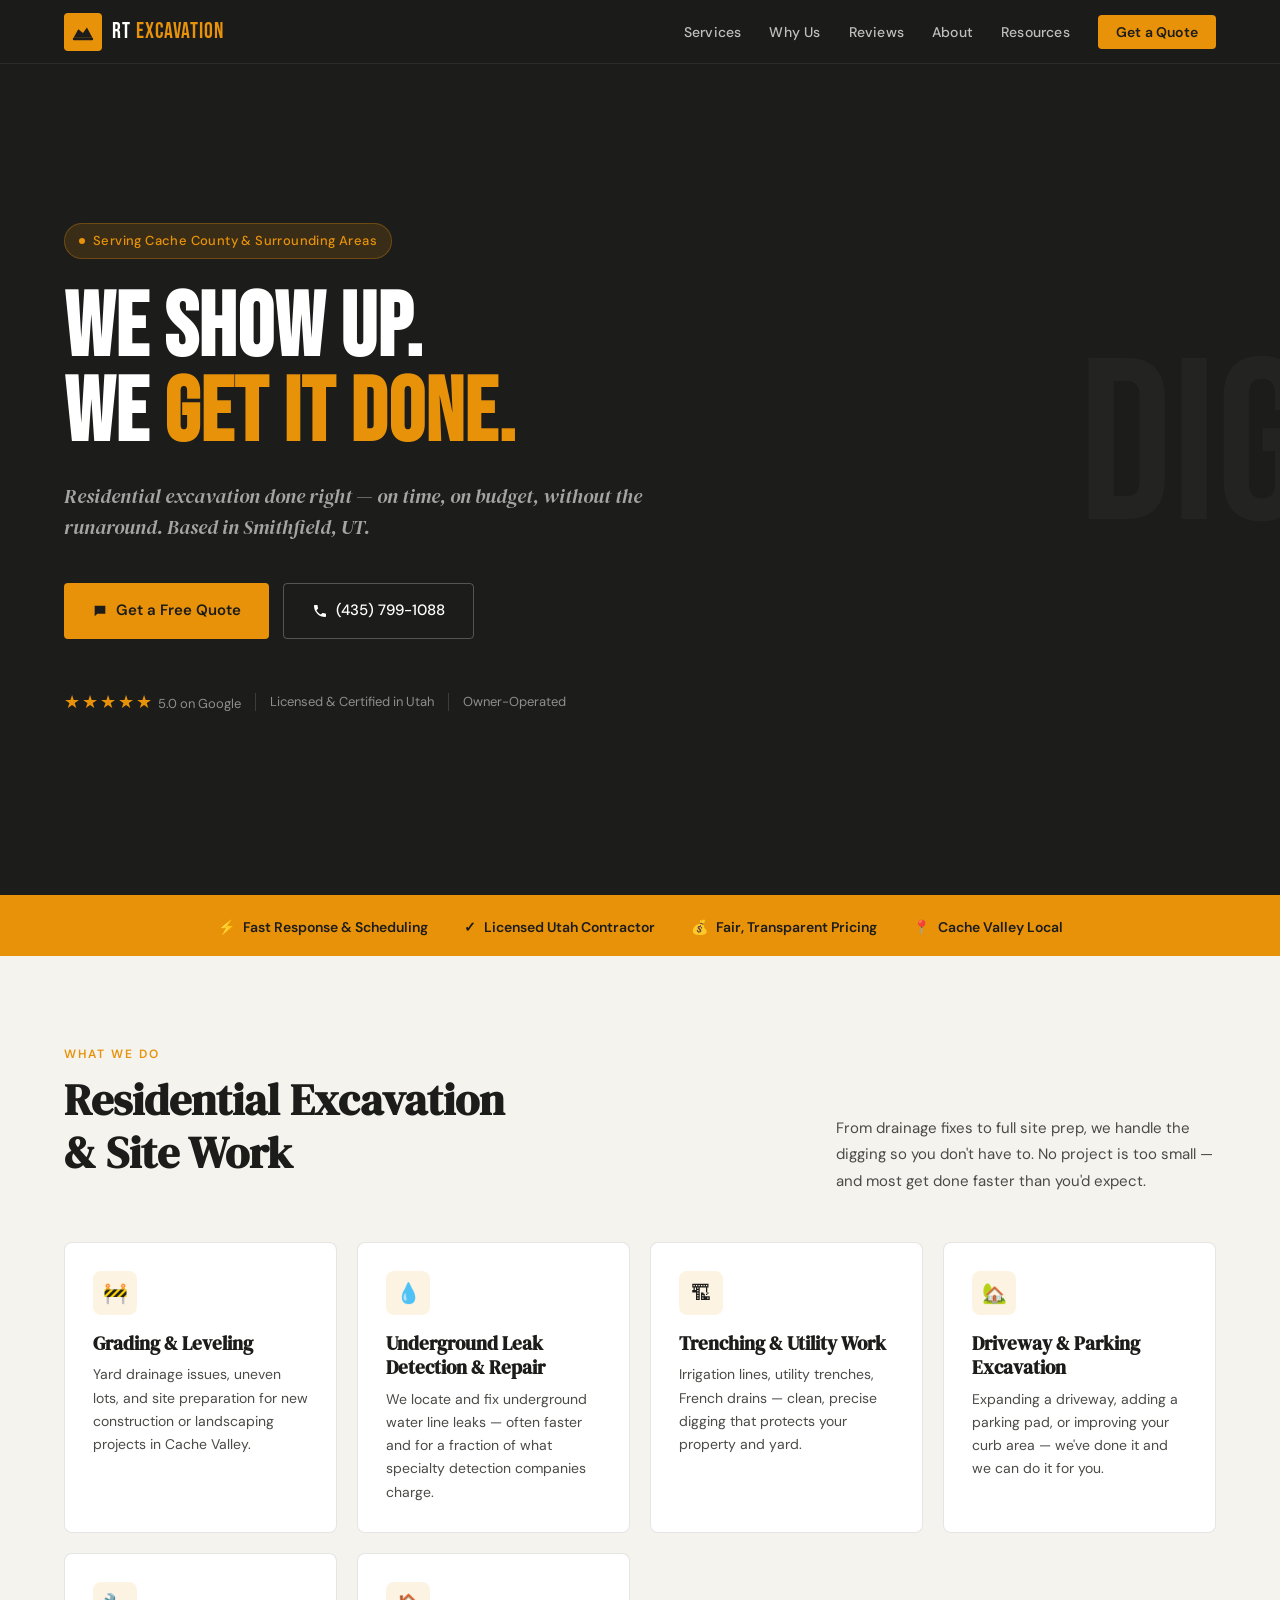
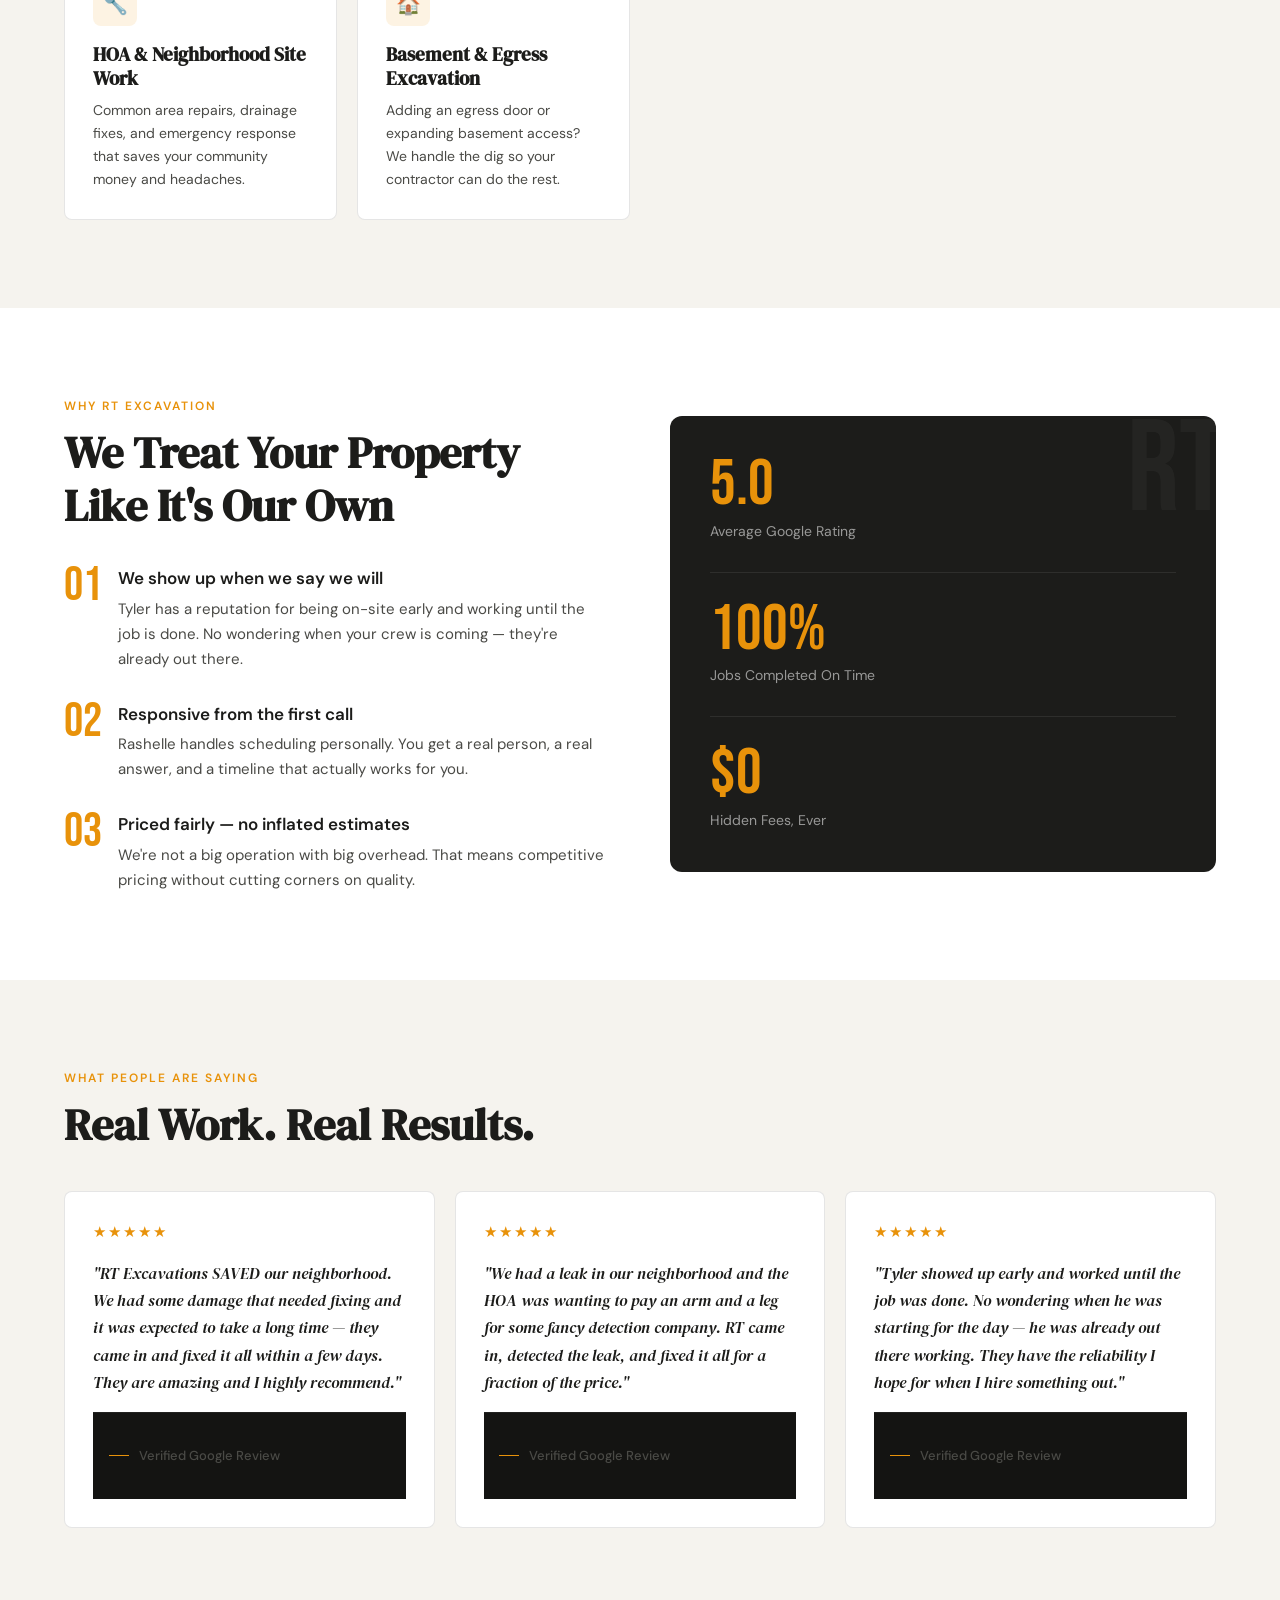
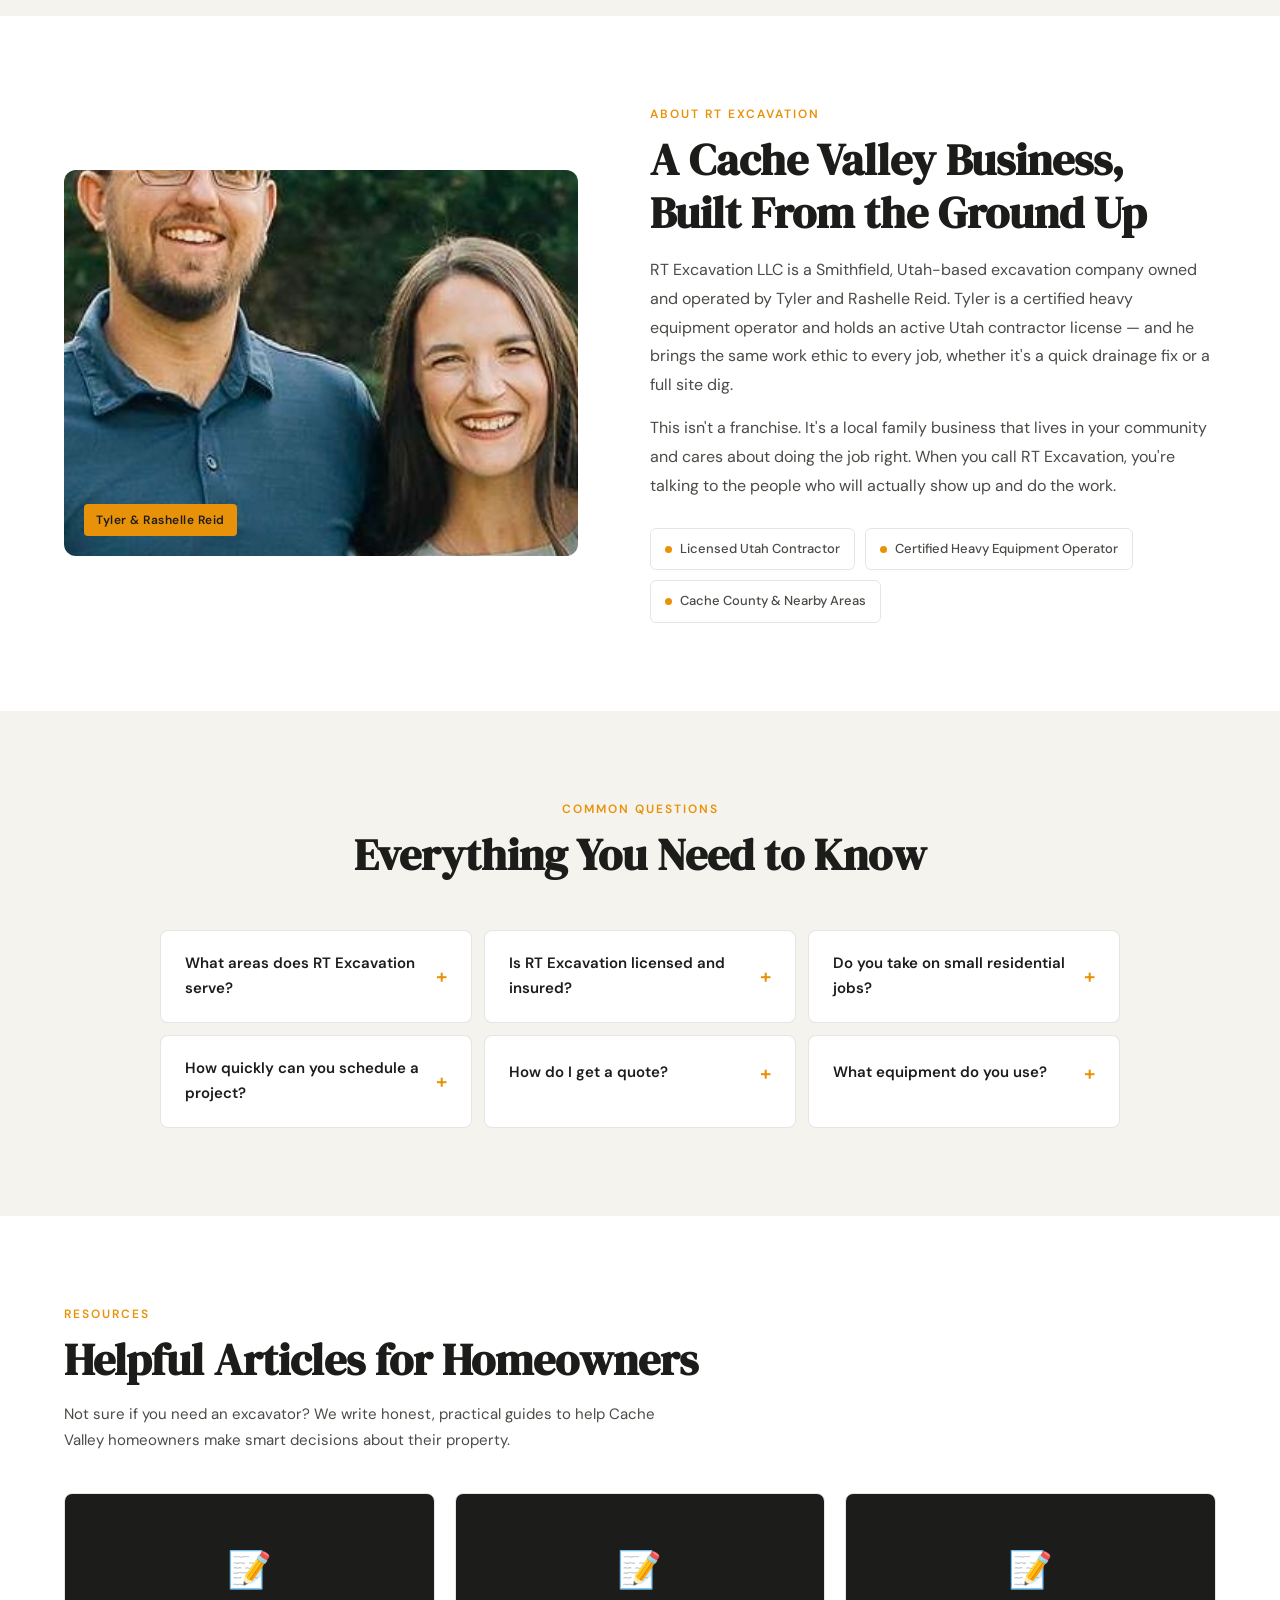
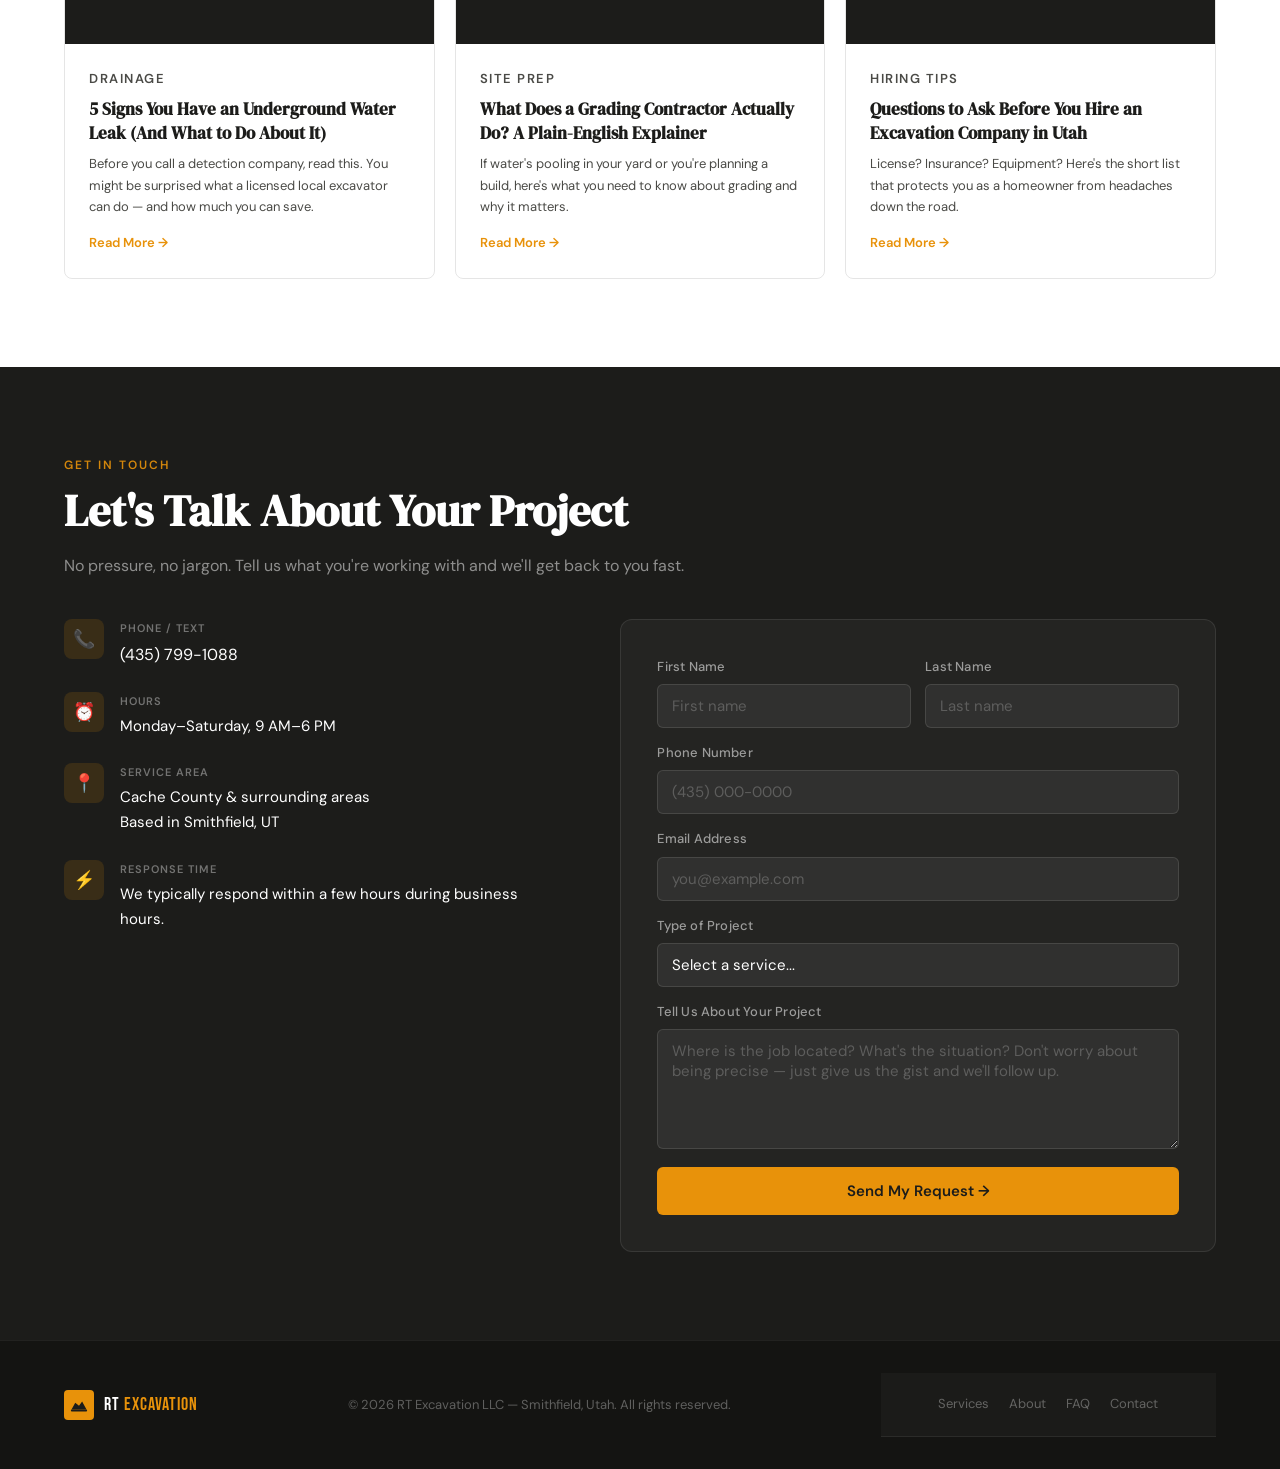
==== index.html @ fa1a0e1b "Update main Reid image" ====
<!DOCTYPE html>
<html lang="en">
<head>
  <meta charset="UTF-8">
  <meta name="viewport" content="width=device-width, initial-scale=1.0">

  <!-- PRIMARY SEO TAGS -->
  <title>RT Excavation LLC | Residential Excavation in Smithfield, UT</title>
  <meta name="description" content="RT Excavation LLC is a licensed, owner-operated excavation company serving Cache County, Utah. Fast scheduling, fair pricing, and reliable residential site work. Call (435) 799-1088.">
  <meta name="keywords" content="excavation Smithfield UT, excavation Cache County, residential excavation Utah, grading Logan UT, trenching Cache Valley, underground leak repair Utah, site prep Utah, licensed excavation contractor Utah">
  <link rel="canonical" href="https://rtdigs.com/">

  <!-- OPEN GRAPH (social sharing) -->
  <meta property="og:type" content="website">
  <meta property="og:url" content="https://rtdigs.com/">
  <meta property="og:title" content="RT Excavation LLC | Residential Excavation in Cache Valley, UT">
  <meta property="og:description" content="Owner-operated excavation in Smithfield, UT. Fast, reliable, fairly priced. Serving Cache County and surrounding areas. Call (435) 799-1088.">
  <meta property="og:image" content="https://rtdigs.com/assets/og-image.jpg">
  <meta property="og:locale" content="en_US">
  <meta property="og:site_name" content="RT Excavation LLC">

  <!-- TWITTER CARD -->
  <meta name="twitter:card" content="summary_large_image">
  <meta name="twitter:title" content="RT Excavation LLC | Cache Valley, UT">
  <meta name="twitter:description" content="Licensed residential excavation. Fast scheduling, fair pricing. Smithfield, UT. Call (435) 799-1088.">
  <meta name="twitter:image" content="https://rtdigs.com/assets/og-image.jpg">

  <!-- GEO TAGS -->
  <meta name="geo.region" content="US-UT">
  <meta name="geo.placename" content="Smithfield, Utah">
  <meta name="geo.position" content="41.8338;-111.8277">
  <meta name="ICBM" content="41.8338, -111.8277">

  <!-- SCHEMA MARKUP: LocalBusiness + HomeAndConstructionBusiness -->
  <script type="application/ld+json">
  {
    "@context": "https://schema.org",
    "@type": ["LocalBusiness", "HomeAndConstructionBusiness"],
    "name": "RT Excavation LLC",
    "description": "Licensed, owner-operated residential excavation company serving Cache County, Utah. Specializing in grading, trenching, underground leak repair, site preparation, and residential excavation projects.",
    "url": "https://rtdigs.com",
    "telephone": "+14357991088",
    "email": "contact@rtdigs.com",
    "priceRange": "$$",
    "currenciesAccepted": "USD",
    "paymentAccepted": "Cash, Check, Credit Card",
    "foundingDate": "2020",
    "legalName": "RT Excavation LLC",
    "slogan": "We Show Up. We Get It Done.",
    "logo": "https://rtdigs.com/assets/logo.png",
    "image": "https://rtdigs.com/assets/og-image.jpg",
    "address": {
      "@type": "PostalAddress",
      "addressLocality": "Smithfield",
      "addressRegion": "UT",
      "postalCode": "84335",
      "addressCountry": "US"
    },
    "geo": {
      "@type": "GeoCoordinates",
      "latitude": 41.8338,
      "longitude": -111.8277
    },
    "areaServed": [
      {
        "@type": "AdministrativeArea",
        "name": "Cache County, Utah"
      },
      {
        "@type": "City",
        "name": "Smithfield, Utah"
      },
      {
        "@type": "City",
        "name": "Logan, Utah"
      },
      {
        "@type": "City",
        "name": "Hyde Park, Utah"
      },
      {
        "@type": "City",
        "name": "North Logan, Utah"
      },
      {
        "@type": "City",
        "name": "Providence, Utah"
      },
      {
        "@type": "City",
        "name": "Richmond, Utah"
      }
    ],
    "openingHoursSpecification": [
      {
        "@type": "OpeningHoursSpecification",
        "dayOfWeek": ["Monday","Tuesday","Wednesday","Thursday","Friday","Saturday"],
        "opens": "09:00",
        "closes": "18:00"
      }
    ],
    "aggregateRating": {
      "@type": "AggregateRating",
      "ratingValue": "5.0",
      "reviewCount": "3",
      "bestRating": "5",
      "worstRating": "1"
    },
    "review": [
      {
        "@type": "Review",
        "reviewRating": {
          "@type": "Rating",
          "ratingValue": "5"
        },
        "author": {
          "@type": "Person",
          "name": "Google Reviewer"
        },
        "reviewBody": "RT Excavations SAVED our neighborhood. We had some damage that needed fixing and it was expected to take a long time but they came in and fixed it all within a few days."
      },
      {
        "@type": "Review",
        "reviewRating": {
          "@type": "Rating",
          "ratingValue": "5"
        },
        "author": {
          "@type": "Person",
          "name": "Google Reviewer"
        },
        "reviewBody": "Tyler showed up early and worked until the job was done. No wondering when he was starting for the day — he was already out there working. They have the reliability I hope for when I hire something out."
      }
    ],
    "hasOfferCatalog": {
      "@type": "OfferCatalog",
      "name": "Excavation Services",
      "itemListElement": [
        {"@type": "Offer", "itemOffered": {"@type": "Service", "name": "Residential Grading & Leveling", "areaServed": "Cache County, Utah"}},
        {"@type": "Offer", "itemOffered": {"@type": "Service", "name": "Underground Leak Detection & Repair", "areaServed": "Cache County, Utah"}},
        {"@type": "Offer", "itemOffered": {"@type": "Service", "name": "Trenching & Utility Work", "areaServed": "Cache County, Utah"}},
        {"@type": "Offer", "itemOffered": {"@type": "Service", "name": "Driveway & Parking Excavation", "areaServed": "Cache County, Utah"}},
        {"@type": "Offer", "itemOffered": {"@type": "Service", "name": "Basement & Egress Excavation", "areaServed": "Cache County, Utah"}},
        {"@type": "Offer", "itemOffered": {"@type": "Service", "name": "HOA & Neighborhood Site Work", "areaServed": "Cache County, Utah"}}
      ]
    },
    "sameAs": [
      "https://www.google.com/maps/search/RT+Excavation+LLC+Smithfield+UT"
    ]
  }
  </script>

  <!-- BREADCRUMB SCHEMA -->
  <script type="application/ld+json">
  {
    "@context": "https://schema.org",
    "@type": "BreadcrumbList",
    "itemListElement": [
      {"@type": "ListItem", "position": 1, "name": "Home", "item": "https://rtdigs.com/"},
      {"@type": "ListItem", "position": 2, "name": "Services", "item": "https://rtdigs.com/#services"},
      {"@type": "ListItem", "position": 3, "name": "About", "item": "https://rtdigs.com/#about"},
      {"@type": "ListItem", "position": 4, "name": "Contact", "item": "https://rtdigs.com/#contact"}
    ]
  }
  </script>

  <!-- FAQ SCHEMA (boosts GEO/AI answer visibility) -->
  <script type="application/ld+json">
  {
    "@context": "https://schema.org",
    "@type": "FAQPage",
    "mainEntity": [
      {
        "@type": "Question",
        "name": "What areas does RT Excavation serve?",
        "acceptedAnswer": {
          "@type": "Answer",
          "text": "RT Excavation LLC is based in Smithfield, Utah and serves Cache County and surrounding areas, including Logan, Hyde Park, North Logan, Providence, and Richmond."
        }
      },
      {
        "@type": "Question",
        "name": "Is RT Excavation licensed?",
        "acceptedAnswer": {
          "@type": "Answer",
          "text": "Yes. RT Excavation LLC holds an active Utah contractor license and Tyler Reid is a certified heavy equipment operator."
        }
      },
      {
        "@type": "Question",
        "name": "What types of excavation projects does RT Excavation handle?",
        "acceptedAnswer": {
          "@type": "Answer",
          "text": "RT Excavation specializes in residential projects including grading and leveling, underground leak detection and repair, trenching, driveway and parking excavation, basement egress excavation, and HOA or neighborhood site work."
        }
      },
      {
        "@type": "Question",
        "name": "How do I get a quote from RT Excavation?",
        "acceptedAnswer": {
          "@type": "Answer",
          "text": "You can call or text (435) 799-1088, or fill out the contact form on this website. RT Excavation typically responds within a few hours during business hours, Monday through Saturday."
        }
      }
    ]
  }
  </script>

  <!-- FONTS -->
  <link rel="preconnect" href="https://fonts.googleapis.com">
  <link rel="preconnect" href="https://fonts.gstatic.com" crossorigin>
  <link href="https://fonts.googleapis.com/css2?family=Bebas+Neue&family=DM+Sans:ital,opsz,wght@0,9..40,400;0,9..40,500;0,9..40,600;1,9..40,400&family=DM+Serif+Display:ital@0;1&display=swap" rel="stylesheet">

  <link rel="stylesheet" href="style.css">
</head>

<body>

<!-- SKIP TO CONTENT (accessibility) -->
<a href="#main" class="skip-link">Skip to main content</a>

<!-- ===================== NAV ===================== -->
<header role="banner">
  <nav aria-label="Main navigation">
    <a href="/" class="nav-logo" aria-label="RT Excavation LLC - Home">
      <div class="logo-mark" aria-hidden="true">
        <svg viewBox="0 0 28 24" fill="none" xmlns="http://www.w3.org/2000/svg" width="22" height="19">
          <path d="M2 20L8 9L14 14L19 7L26 20H2Z" fill="#1C1C1A"/>
          <rect x="1" y="20" width="26" height="3" rx="1.5" fill="#1C1C1A"/>
        </svg>
      </div>
      <span class="logo-text">RT <span>Excavation</span></span>
    </a>
    <button class="nav-toggle" aria-label="Open menu" aria-expanded="false" aria-controls="nav-menu">
      <span></span><span></span><span></span>
    </button>
    <ul class="nav-links" id="nav-menu" role="list">
      <li><a href="#services">Services</a></li>
      <li><a href="#why">Why Us</a></li>
      <li><a href="#reviews">Reviews</a></li>
      <li><a href="#about">About</a></li>
      <li><a href="#blog">Resources</a></li>
      <li><a href="#contact" class="nav-cta">Get a Quote</a></li>
    </ul>
  </nav>
</header>

<!-- ===================== MAIN ===================== -->
<main id="main">

  <!-- HERO -->
  <section class="hero" id="home" aria-label="Hero">
    <div class="hero-bg-text" aria-hidden="true">DIG</div>
    <div class="hero-stripe" aria-hidden="true"></div>
    <div class="hero-content">
      <div class="hero-badge" role="note">
        <span class="badge-dot" aria-hidden="true"></span>
        Serving Cache County &amp; Surrounding Areas
      </div>
      <h1>We Show Up.<br>We <em>Get It Done.</em></h1>
      <p class="hero-sub">Residential excavation done right — on time, on budget, without the runaround. Based in Smithfield, UT.</p>
      <div class="hero-actions">
        <a href="#contact" class="btn-primary">
          <svg width="16" height="16" viewBox="0 0 24 24" fill="none" aria-hidden="true"><path d="M20 4H4v16l4-4h12V4z" fill="currentColor"/></svg>
          Get a Free Quote
        </a>
        <a href="tel:4357991088" class="btn-ghost">
          <svg width="16" height="16" viewBox="0 0 24 24" fill="none" aria-hidden="true"><path d="M6.6 10.8c1.4 2.8 3.8 5.1 6.6 6.6l2.2-2.2c.3-.3.7-.4 1-.2 1.1.4 2.3.6 3.6.6.6 0 1 .4 1 1V20c0 .6-.4 1-1 1-9.4 0-17-7.6-17-17 0-.6.4-1 1-1h3.5c.6 0 1 .4 1 1 0 1.3.2 2.5.6 3.6.1.3 0 .7-.2 1L6.6 10.8z" fill="currentColor"/></svg>
          (435) 799-1088
        </a>
      </div>
      <div class="hero-proof" role="list" aria-label="Trust indicators">
        <div role="listitem">
          <span class="stars" aria-label="5 stars">★★★★★</span>
          <span class="proof-text">5.0 on Google</span>
        </div>
        <div class="proof-divider" aria-hidden="true"></div>
        <div role="listitem" class="proof-text">Licensed &amp; Certified in Utah</div>
        <div class="proof-divider" aria-hidden="true"></div>
        <div role="listitem" class="proof-text">Owner-Operated</div>
      </div>
    </div>
  </section>

  <!-- TRUST BAR -->
  <div class="trust-bar" role="list" aria-label="Key benefits">
    <div class="trust-item" role="listitem"><span aria-hidden="true">⚡</span> Fast Response &amp; Scheduling</div>
    <div class="trust-item" role="listitem"><span aria-hidden="true">✓</span> Licensed Utah Contractor</div>
    <div class="trust-item" role="listitem"><span aria-hidden="true">💰</span> Fair, Transparent Pricing</div>
    <div class="trust-item" role="listitem"><span aria-hidden="true">📍</span> Cache Valley Local</div>
  </div>

  <!-- SERVICES -->
  <section class="services" id="services" aria-labelledby="services-heading">
    <div class="services-header fade-up">
      <div>
        <p class="section-label">What We Do</p>
        <h2 id="services-heading" class="section-title">Residential Excavation<br>&amp; Site Work</h2>
      </div>
      <p class="section-body" style="max-width:380px;font-size:15px;">From drainage fixes to full site prep, we handle the digging so you don't have to. No project is too small — and most get done faster than you'd expect.</p>
    </div>
    <div class="services-grid">
      <article class="service-card fade-up">
        <div class="service-icon" aria-hidden="true">🚧</div>
        <h3>Grading &amp; Leveling</h3>
        <p>Yard drainage issues, uneven lots, and site preparation for new construction or landscaping projects in Cache Valley.</p>
      </article>
      <article class="service-card fade-up">
        <div class="service-icon" aria-hidden="true">💧</div>
        <h3>Underground Leak Detection &amp; Repair</h3>
        <p>We locate and fix underground water line leaks — often faster and for a fraction of what specialty detection companies charge.</p>
      </article>
      <article class="service-card fade-up">
        <div class="service-icon" aria-hidden="true">🏗</div>
        <h3>Trenching &amp; Utility Work</h3>
        <p>Irrigation lines, utility trenches, French drains — clean, precise digging that protects your property and yard.</p>
      </article>
      <article class="service-card fade-up">
        <div class="service-icon" aria-hidden="true">🏡</div>
        <h3>Driveway &amp; Parking Excavation</h3>
        <p>Expanding a driveway, adding a parking pad, or improving your curb area — we've done it and we can do it for you.</p>
      </article>
      <article class="service-card fade-up">
        <div class="service-icon" aria-hidden="true">🔧</div>
        <h3>HOA &amp; Neighborhood Site Work</h3>
        <p>Common area repairs, drainage fixes, and emergency response that saves your community money and headaches.</p>
      </article>
      <article class="service-card fade-up">
        <div class="service-icon" aria-hidden="true">🏠</div>
        <h3>Basement &amp; Egress Excavation</h3>
        <p>Adding an egress door or expanding basement access? We handle the dig so your contractor can do the rest.</p>
      </article>
    </div>
  </section>

  <!-- WHY US -->
  <section id="why" aria-labelledby="why-heading">
    <div class="why-grid">
      <div class="fade-up">
        <p class="section-label">Why RT Excavation</p>
        <h2 id="why-heading" class="section-title">We Treat Your Property Like It's Our Own</h2>
        <div class="why-points">
          <div class="why-point">
            <div class="why-point-num" aria-hidden="true">01</div>
            <div>
              <h3>We show up when we say we will</h3>
              <p>Tyler has a reputation for being on-site early and working until the job is done. No wondering when your crew is coming — they're already out there.</p>
            </div>
          </div>
          <div class="why-point">
            <div class="why-point-num" aria-hidden="true">02</div>
            <div>
              <h3>Responsive from the first call</h3>
              <p>Rashelle handles scheduling personally. You get a real person, a real answer, and a timeline that actually works for you.</p>
            </div>
          </div>
          <div class="why-point">
            <div class="why-point-num" aria-hidden="true">03</div>
            <div>
              <h3>Priced fairly — no inflated estimates</h3>
              <p>We're not a big operation with big overhead. That means competitive pricing without cutting corners on quality.</p>
            </div>
          </div>
        </div>
      </div>
      <div class="why-visual fade-up" aria-hidden="true">
        <div class="why-visual-bg">RT</div>
        <div class="stat-block">
          <div class="stat-num">5.0</div>
          <div class="stat-label">Average Google Rating</div>
        </div>
        <div class="stat-divider"></div>
        <div class="stat-block">
          <div class="stat-num">100%</div>
          <div class="stat-label">Jobs Completed On Time</div>
        </div>
        <div class="stat-divider"></div>
        <div class="stat-block">
          <div class="stat-num">$0</div>
          <div class="stat-label">Hidden Fees, Ever</div>
        </div>
      </div>
    </div>
  </section>

  <!-- REVIEWS -->
  <section class="reviews" id="reviews" aria-labelledby="reviews-heading">
    <div class="fade-up">
      <p class="section-label">What People Are Saying</p>
      <h2 id="reviews-heading" class="section-title">Real Work. Real Results.</h2>
    </div>
    <div class="reviews-grid">
      <article class="review-card fade-up">
        <div class="stars" aria-label="5 out of 5 stars">★★★★★</div>
        <blockquote class="review-text">"RT Excavations SAVED our neighborhood. We had some damage that needed fixing and it was expected to take a long time — they came in and fixed it all within a few days. They are amazing and I highly recommend."</blockquote>
        <footer class="reviewer">Verified Google Review</footer>
      </article>
      <article class="review-card fade-up">
        <div class="stars" aria-label="5 out of 5 stars">★★★★★</div>
        <blockquote class="review-text">"We had a leak in our neighborhood and the HOA was wanting to pay an arm and a leg for some fancy detection company. RT came in, detected the leak, and fixed it all for a fraction of the price."</blockquote>
        <footer class="reviewer">Verified Google Review</footer>
      </article>
      <article class="review-card fade-up">
        <div class="stars" aria-label="5 out of 5 stars">★★★★★</div>
        <blockquote class="review-text">"Tyler showed up early and worked until the job was done. No wondering when he was starting for the day — he was already out there working. They have the reliability I hope for when I hire something out."</blockquote>
        <footer class="reviewer">Verified Google Review</footer>
      </article>
    </div>
  </section>

  <!-- ABOUT -->
  <section id="about" aria-labelledby="about-heading">
    <div class="about-grid">
      <div class="about-img-block fade-up">
        <img src="assets/reid-image.jpg" alt="Tyler &amp; Rashelle Reid" class="about-img">
        <div class="about-img-label">Tyler &amp; Rashelle Reid</div>
      </div>
      <div class="fade-up">
        <p class="section-label">About RT Excavation</p>
        <h2 id="about-heading" class="section-title">A Cache Valley Business, Built From the Ground Up</h2>
        <p style="color:var(--slate);font-size:16px;margin-top:16px;line-height:1.8;">RT Excavation LLC is a Smithfield, Utah-based excavation company owned and operated by Tyler and Rashelle Reid. Tyler is a certified heavy equipment operator and holds an active Utah contractor license — and he brings the same work ethic to every job, whether it's a quick drainage fix or a full site dig.</p>
        <p style="color:var(--slate);font-size:16px;margin-top:14px;line-height:1.8;">This isn't a franchise. It's a local family business that lives in your community and cares about doing the job right. When you call RT Excavation, you're talking to the people who will actually show up and do the work.</p>
        <div class="cred-badges" role="list" aria-label="Credentials">
          <div class="cred-badge" role="listitem"><div class="cred-badge-dot" aria-hidden="true"></div> Licensed Utah Contractor</div>
          <div class="cred-badge" role="listitem"><div class="cred-badge-dot" aria-hidden="true"></div> Certified Heavy Equipment Operator</div>
          <div class="cred-badge" role="listitem"><div class="cred-badge-dot" aria-hidden="true"></div> Cache County &amp; Nearby Areas</div>
        </div>
      </div>
    </div>
  </section>

  <!-- FAQ (GEO / AI visibility) -->
  <section class="faq" id="faq" aria-labelledby="faq-heading">
    <div class="fade-up" style="text-align:center;max-width:600px;margin:0 auto 48px;">
      <p class="section-label">Common Questions</p>
      <h2 id="faq-heading" class="section-title">Everything You Need to Know</h2>
    </div>
    <div class="faq-grid fade-up">
      <details class="faq-item">
        <summary>What areas does RT Excavation serve?</summary>
        <p>We're based in Smithfield, Utah and primarily serve Cache County and the surrounding area — including Logan, Hyde Park, North Logan, Providence, Richmond, and Wellsville. Not sure if we cover your location? Just give us a call and we'll figure it out.</p>
      </details>
      <details class="faq-item">
        <summary>Is RT Excavation licensed and insured?</summary>
        <p>Yes. RT Excavation LLC holds an active Utah contractor license, and Tyler is a certified heavy equipment operator. We take credentials seriously because they protect you as much as they protect us.</p>
      </details>
      <details class="faq-item">
        <summary>Do you take on small residential jobs?</summary>
        <p>Absolutely — that's our specialty. We focus on residential projects and love working directly with homeowners. No job is too small if it's something we can help with.</p>
      </details>
      <details class="faq-item">
        <summary>How quickly can you schedule a project?</summary>
        <p>We're typically able to schedule faster than larger companies because we're not juggling a massive backlog. Reach out and Rashelle will get you on the calendar as soon as possible.</p>
      </details>
      <details class="faq-item">
        <summary>How do I get a quote?</summary>
        <p>Call or text us at (435) 799-1088, or use the contact form on this page. Tell us what you're working with and we'll get back to you fast — usually within a few hours during business hours.</p>
      </details>
      <details class="faq-item">
        <summary>What equipment do you use?</summary>
        <p>Tyler operates a commercial truck and sources the right heavy equipment for each job. Rather than maintaining a full fleet (which drives up costs), we lease what the project needs — so you're not paying for overhead you don't need.</p>
      </details>
    </div>
  </section>

  <!-- BLOG PREVIEW -->
  <section class="blog" id="blog" aria-labelledby="blog-heading">
    <div class="fade-up">
      <p class="section-label">Resources</p>
      <h2 id="blog-heading" class="section-title">Helpful Articles for Homeowners</h2>
      <p class="section-body" style="margin-top:12px;font-size:15px;">Not sure if you need an excavator? We write honest, practical guides to help Cache Valley homeowners make smart decisions about their property.</p>
    </div>
    <div class="blog-grid">
      <article class="blog-card fade-up">
        <div class="blog-img" aria-hidden="true">📝</div>
        <div class="blog-content">
          <p class="blog-tag">Drainage</p>
          <h3>5 Signs You Have an Underground Water Leak (And What to Do About It)</h3>
          <p>Before you call a detection company, read this. You might be surprised what a licensed local excavator can do — and how much you can save.</p>
          <a href="blog/underground-water-leak-signs.html" class="blog-link">Read More →</a>
        </div>
      </article>
      <article class="blog-card fade-up">
        <div class="blog-img" aria-hidden="true">📝</div>
        <div class="blog-content">
          <p class="blog-tag">Site Prep</p>
          <h3>What Does a Grading Contractor Actually Do? A Plain-English Explainer</h3>
          <p>If water's pooling in your yard or you're planning a build, here's what you need to know about grading and why it matters.</p>
          <a href="blog/what-does-a-grading-contractor-do.html" class="blog-link">Read More →</a>
        </div>
      </article>
      <article class="blog-card fade-up">
        <div class="blog-img" aria-hidden="true">📝</div>
        <div class="blog-content">
          <p class="blog-tag">Hiring Tips</p>
          <h3>Questions to Ask Before You Hire an Excavation Company in Utah</h3>
          <p>License? Insurance? Equipment? Here's the short list that protects you as a homeowner from headaches down the road.</p>
          <a href="blog/questions-to-ask-excavation-company-utah.html" class="blog-link">Read More →</a>
        </div>
      </article>
    </div>
  </section>

  <!-- CONTACT -->
  <section class="contact" id="contact" aria-labelledby="contact-heading">
    <div class="fade-up">
      <p class="section-label" style="color:rgba(232,146,10,0.9);">Get in Touch</p>
      <h2 id="contact-heading" class="section-title">Let's Talk About Your Project</h2>
      <p style="color:rgba(255,255,255,0.5);font-size:16px;margin-top:12px;">No pressure, no jargon. Tell us what you're working with and we'll get back to you fast.</p>
    </div>
    <div class="contact-grid">
      <div class="contact-info fade-up">
        <div class="contact-item">
          <div class="contact-icon" aria-hidden="true">📞</div>
          <div>
            <p class="contact-label">Phone / Text</p>
            <a href="tel:4357991088" class="contact-value">(435) 799-1088</a>
          </div>
        </div>
        <div class="contact-item">
          <div class="contact-icon" aria-hidden="true">⏰</div>
          <div>
            <p class="contact-label">Hours</p>
            <p class="contact-value" style="font-size:15px;">Monday–Saturday, 9 AM–6 PM</p>
          </div>
        </div>
        <div class="contact-item">
          <div class="contact-icon" aria-hidden="true">📍</div>
          <div>
            <p class="contact-label">Service Area</p>
            <p class="contact-value" style="font-size:15px;">Cache County &amp; surrounding areas<br>Based in Smithfield, UT</p>
          </div>
        </div>
        <div class="contact-item">
          <div class="contact-icon" aria-hidden="true">⚡</div>
          <div>
            <p class="contact-label">Response Time</p>
            <p class="contact-value" style="font-size:15px;">We typically respond within a few hours during business hours.</p>
          </div>
        </div>
      </div>

      <!-- FORM: Uses Netlify Forms (no backend needed) -->
      <form
        class="contact-form fade-up"
        name="contact" netlify
        method="POST"
        data-netlify="true"
        netlify-honeypot="bot-field"
        aria-label="Contact form"
      >
        <input type="hidden" name="form-name" value="contact">
        <p style="display:none;"><label>Don't fill this out: <input name="bot-field"></label></p>

        <div class="form-row">
          <div class="form-group">
            <label for="first-name">First Name</label>
            <input type="text" id="first-name" name="first-name" placeholder="First name" required autocomplete="given-name">
          </div>
          <div class="form-group">
            <label for="last-name">Last Name</label>
            <input type="text" id="last-name" name="last-name" placeholder="Last name" required autocomplete="family-name">
          </div>
        </div>
        <div class="form-group">
          <label for="phone">Phone Number</label>
          <input type="tel" id="phone" name="phone" placeholder="(435) 000-0000" autocomplete="tel">
        </div>
        <div class="form-group">
          <label for="email">Email Address</label>
          <input type="email" id="email" name="email" placeholder="you@example.com" required autocomplete="email">
        </div>
        <div class="form-group">
          <label for="service">Type of Project</label>
          <select id="service" name="service" required>
            <option value="" disabled selected>Select a service...</option>
            <option>Grading &amp; Leveling</option>
            <option>Underground Leak Detection &amp; Repair</option>
            <option>Trenching &amp; Utility Work</option>
            <option>Driveway / Parking Excavation</option>
            <option>Basement / Egress Excavation</option>
            <option>HOA / Neighborhood Work</option>
            <option>Other / Not Sure</option>
          </select>
        </div>
        <div class="form-group">
          <label for="message">Tell Us About Your Project</label>
          <textarea id="message" name="message" placeholder="Where is the job located? What's the situation? Don't worry about being precise — just give us the gist and we'll follow up." required></textarea>
        </div>
        <button type="submit" class="form-submit">Send My Request →</button>
      </form>
    </div>
  </section>

</main>

<!-- FOOTER -->
<footer role="contentinfo">
  <div class="footer-inner">
    <a href="/" class="nav-logo" aria-label="RT Excavation LLC - Home">
      <div class="logo-mark small" aria-hidden="true">
        <svg viewBox="0 0 28 24" fill="none" width="18" height="15">
          <path d="M2 20L8 9L14 14L19 7L26 20H2Z" fill="#1C1C1A"/>
          <rect x="1" y="20" width="26" height="3" rx="1.5" fill="#1C1C1A"/>
        </svg>
      </div>
      <span class="logo-text" style="font-size:18px;">RT <span>Excavation</span></span>
    </a>
    <p class="footer-copy">© <span id="year"></span> RT Excavation LLC — Smithfield, Utah. All rights reserved.</p>
    <nav class="footer-links" aria-label="Footer navigation">
      <a href="#services">Services</a>
      <a href="#about">About</a>
      <a href="#faq">FAQ</a>
      <a href="#contact">Contact</a>
    </nav>
  </div>
</footer>

<script src="main.js"></script>
</body>
</html>
---- style.css ----
/* ============================================
   RT EXCAVATION LLC — style.css
   Production stylesheet
   ============================================ */

*, *::before, *::after {
  box-sizing: border-box;
  margin: 0;
  padding: 0;
}

:root {
  --amber:       #E8920A;
  --amber-dark:  #C27A06;
  --amber-light: #FDF3E3;
  --charcoal:    #1C1C1A;
  --charcoal-mid:#2E2E2B;
  --slate:       #4A4A46;
  --mist:        #F5F3EE;
  --white:       #FFFFFF;
  --border:      rgba(0,0,0,0.10);
  --font-display:'Bebas Neue', sans-serif;
  --font-serif:  'DM Serif Display', serif;
  --font-body:   'DM Sans', sans-serif;
  --max-w:       1180px;
  --pad-x:       5%;
}

/* ---- BASE ---- */
html { scroll-behavior: smooth; font-size: 16px; }

body {
  font-family: var(--font-body);
  color: var(--charcoal);
  background: var(--white);
  line-height: 1.7;
  overflow-x: hidden;
}

img {
  max-width: 100%;
  height: auto;
  display: block;
}

a { color: inherit; }

/* ---- ACCESSIBILITY ---- */
.skip-link {
  position: absolute;
  top: -100px;
  left: 1rem;
  background: var(--amber);
  color: var(--charcoal);
  padding: 8px 16px;
  border-radius: 4px;
  font-weight: 600;
  font-size: 14px;
  text-decoration: none;
  z-index: 9999;
  transition: top 0.2s;
}
.skip-link:focus { top: 1rem; }

/* ---- TYPOGRAPHY HELPERS ---- */
.section-label {
  font-size: 12px;
  font-weight: 600;
  letter-spacing: 2px;
  text-transform: uppercase;
  color: var(--amber);
  margin-bottom: 10px;
}

.section-title {
  font-family: var(--font-serif);
  font-size: clamp(28px, 4vw, 44px);
  color: var(--charcoal);
  line-height: 1.2;
  margin-bottom: 14px;
}

.section-body {
  font-size: 17px;
  color: var(--slate);
  max-width: 600px;
  line-height: 1.75;
}

/* ---- BUTTONS ---- */
.btn-primary {
  display: inline-flex;
  align-items: center;
  gap: 8px;
  background: var(--amber);
  color: var(--charcoal);
  font-family: var(--font-body);
  font-weight: 600;
  font-size: 15px;
  padding: 14px 28px;
  border-radius: 4px;
  text-decoration: none;
  border: none;
  cursor: pointer;
  transition: background 0.2s, transform 0.15s;
}
.btn-primary:hover { background: var(--amber-dark); transform: translateY(-1px); }

.btn-ghost {
  display: inline-flex;
  align-items: center;
  gap: 8px;
  background: transparent;
  color: var(--white);
  font-family: var(--font-body);
  font-weight: 500;
  font-size: 15px;
  padding: 14px 28px;
  border-radius: 4px;
  text-decoration: none;
  border: 1px solid rgba(255,255,255,0.25);
  cursor: pointer;
  transition: border-color 0.2s, background 0.2s;
}
.btn-ghost:hover { border-color: rgba(255,255,255,0.5); background: rgba(255,255,255,0.06); }

/* ---- SCROLL ANIMATIONS ---- */
.fade-up {
  opacity: 0;
  transform: translateY(24px);
  transition: opacity 0.6s ease, transform 0.6s ease;
}
.fade-up.visible { opacity: 1; transform: none; }

/* ============================================
   NAV
   ============================================ */
header {
  position: fixed;
  top: 0; left: 0; right: 0;
  z-index: 200;
}

nav {
  background: rgba(28,28,26,0.97);
  backdrop-filter: blur(8px);
  -webkit-backdrop-filter: blur(8px);
  display: flex;
  align-items: center;
  justify-content: space-between;
  padding: 0 var(--pad-x);
  height: 64px;
  border-bottom: 1px solid rgba(255,255,255,0.07);
}

.nav-logo {
  display: flex;
  align-items: center;
  gap: 10px;
  text-decoration: none;
}

.logo-mark {
  width: 38px;
  height: 38px;
  background: var(--amber);
  display: flex;
  align-items: center;
  justify-content: center;
  border-radius: 4px;
  flex-shrink: 0;
}
.logo-mark.small { width: 30px; height: 30px; }

.logo-text {
  font-family: var(--font-display);
  font-size: 22px;
  color: var(--white);
  letter-spacing: 1px;
  line-height: 1;
}
.logo-text span { color: var(--amber); }

.nav-links {
  display: flex;
  align-items: center;
  gap: 28px;
  list-style: none;
}

.nav-links a {
  color: rgba(255,255,255,0.72);
  text-decoration: none;
  font-size: 14px;
  font-weight: 500;
  letter-spacing: 0.2px;
  transition: color 0.2s;
}
.nav-links a:hover { color: var(--amber); }

.nav-cta {
  background: var(--amber) !important;
  color: var(--charcoal) !important;
  padding: 8px 18px !important;
  border-radius: 4px !important;
  font-weight: 600 !important;
}
.nav-cta:hover { background: var(--amber-dark) !important; color: var(--white) !important; }

/* Hamburger (mobile) */
.nav-toggle {
  display: none;
  flex-direction: column;
  gap: 5px;
  background: none;
  border: none;
  cursor: pointer;
  padding: 4px;
}
.nav-toggle span {
  display: block;
  width: 24px;
  height: 2px;
  background: var(--white);
  border-radius: 2px;
  transition: transform 0.25s, opacity 0.25s;
}
.nav-toggle[aria-expanded="true"] span:nth-child(1) { transform: translateY(7px) rotate(45deg); }
.nav-toggle[aria-expanded="true"] span:nth-child(2) { opacity: 0; }
.nav-toggle[aria-expanded="true"] span:nth-child(3) { transform: translateY(-7px) rotate(-45deg); }

/* ============================================
   HERO
   ============================================ */
.hero {
  min-height: 100vh;
  background: var(--charcoal);
  display: flex;
  align-items: center;
  padding: 100px var(--pad-x) 60px;
  position: relative;
  overflow: hidden;
}

.hero-bg-text {
  position: absolute;
  right: -2%;
  top: 50%;
  transform: translateY(-50%);
  font-family: var(--font-display);
  font-size: clamp(120px, 18vw, 260px);
  color: rgba(255,255,255,0.03);
  line-height: 1;
  pointer-events: none;
  user-select: none;
  white-space: nowrap;
}

.hero-stripe {
  position: absolute;
  bottom: 0; left: 0; right: 0;
  height: 5px;
  background: var(--amber);
}

.hero-content {
  max-width: 680px;
  position: relative;
  z-index: 2;
}

.hero-badge {
  display: inline-flex;
  align-items: center;
  gap: 8px;
  background: rgba(232,146,10,0.15);
  border: 1px solid rgba(232,146,10,0.30);
  color: var(--amber);
  font-size: 13px;
  font-weight: 500;
  letter-spacing: 0.4px;
  padding: 6px 14px;
  border-radius: 100px;
  margin-bottom: 28px;
}

.badge-dot {
  width: 6px;
  height: 6px;
  border-radius: 50%;
  background: var(--amber);
  flex-shrink: 0;
}

.hero h1 {
  font-family: var(--font-display);
  font-size: clamp(52px, 7vw, 90px);
  color: var(--white);
  line-height: 0.95;
  letter-spacing: 1px;
  margin-bottom: 24px;
}
.hero h1 em { color: var(--amber); font-style: normal; }

.hero-sub {
  font-family: var(--font-serif);
  font-style: italic;
  font-size: 20px;
  color: rgba(255,255,255,0.6);
  margin-bottom: 40px;
  line-height: 1.55;
}

.hero-actions {
  display: flex;
  gap: 14px;
  flex-wrap: wrap;
  margin-bottom: 48px;
}

.hero-proof {
  display: flex;
  align-items: center;
  gap: 14px;
  flex-wrap: wrap;
}
.stars { color: var(--amber); font-size: 18px; letter-spacing: 2px; }
.proof-text { color: rgba(255,255,255,0.5); font-size: 13px; }
.proof-divider { width: 1px; height: 18px; background: rgba(255,255,255,0.14); }

/* ============================================
   TRUST BAR
   ============================================ */
.trust-bar {
  background: var(--amber);
  padding: 16px var(--pad-x);
  display: flex;
  align-items: center;
  justify-content: center;
  gap: 36px;
  flex-wrap: wrap;
}

.trust-item {
  display: flex;
  align-items: center;
  gap: 8px;
  color: var(--charcoal);
  font-weight: 600;
  font-size: 14px;
}

/* ============================================
   SHARED SECTION STYLES
   ============================================ */
section {
  padding: 88px var(--pad-x);
}

/* ============================================
   SERVICES
   ============================================ */
.services { background: var(--mist); }

.services-header {
  display: flex;
  align-items: flex-end;
  justify-content: space-between;
  margin-bottom: 48px;
  flex-wrap: wrap;
  gap: 24px;
}

.services-grid {
  display: grid;
  grid-template-columns: repeat(auto-fit, minmax(270px, 1fr));
  gap: 20px;
}

.service-card {
  background: var(--white);
  border-radius: 8px;
  padding: 28px;
  border: 1px solid var(--border);
  transition: transform 0.2s, box-shadow 0.2s;
}
.service-card:hover {
  transform: translateY(-3px);
  box-shadow: 0 10px 28px rgba(0,0,0,0.07);
}

.service-icon {
  width: 44px;
  height: 44px;
  background: var(--amber-light);
  border-radius: 8px;
  display: flex;
  align-items: center;
  justify-content: center;
  font-size: 20px;
  margin-bottom: 16px;
}

.service-card h3 {
  font-family: var(--font-serif);
  font-size: 19px;
  color: var(--charcoal);
  margin-bottom: 8px;
  line-height: 1.3;
}
.service-card p {
  font-size: 14px;
  color: var(--slate);
  line-height: 1.65;
}

/* ============================================
   WHY US
   ============================================ */
.why-grid {
  display: grid;
  grid-template-columns: 1fr 1fr;
  gap: 60px;
  align-items: center;
}

.why-points {
  display: flex;
  flex-direction: column;
  gap: 28px;
  margin-top: 32px;
}

.why-point { display: flex; gap: 18px; }

.why-point-num {
  font-family: var(--font-display);
  font-size: 48px;
  color: var(--amber);
  line-height: 0.9;
  min-width: 36px;
}

.why-point h3 {
  font-size: 17px;
  font-weight: 600;
  color: var(--charcoal);
  margin-bottom: 4px;
}
.why-point p { font-size: 15px; color: var(--slate); line-height: 1.65; }

.why-visual {
  background: var(--charcoal);
  border-radius: 12px;
  padding: 40px;
  position: relative;
  overflow: hidden;
}

.why-visual-bg {
  position: absolute;
  top: -10px; right: -10px;
  font-family: var(--font-display);
  font-size: 130px;
  color: rgba(255,255,255,0.04);
  line-height: 1;
  pointer-events: none;
}

.stat-block { position: relative; z-index: 1; }

.stat-num {
  font-family: var(--font-display);
  font-size: 64px;
  color: var(--amber);
  line-height: 0.9;
  margin-bottom: 6px;
}
.stat-label { font-size: 14px; color: rgba(255,255,255,0.55); }

.stat-divider {
  height: 1px;
  background: rgba(255,255,255,0.08);
  margin: 28px 0;
}

/* ============================================
   REVIEWS
   ============================================ */
.reviews { background: var(--mist); }

.reviews-grid {
  display: grid;
  grid-template-columns: repeat(auto-fit, minmax(270px, 1fr));
  gap: 20px;
  margin-top: 40px;
}

.review-card {
  background: var(--white);
  border-radius: 8px;
  padding: 28px;
  border: 1px solid var(--border);
  display: flex;
  flex-direction: column;
}

.review-card .stars { font-size: 15px; margin-bottom: 14px; }

.review-text {
  font-family: var(--font-serif);
  font-style: italic;
  font-size: 16px;
  color: var(--charcoal);
  line-height: 1.7;
  margin-bottom: 16px;
  flex: 1;
}

.reviewer {
  font-size: 13px;
  color: var(--slate);
  font-weight: 500;
  display: flex;
  align-items: center;
  gap: 10px;
}
.reviewer::before {
  content: '';
  display: block;
  width: 20px;
  height: 1px;
  background: var(--amber);
  flex-shrink: 0;
}

/* ============================================
   ABOUT
   ============================================ */
.about-grid {
  display: grid;
  grid-template-columns: 1fr 1.1fr;
  gap: 72px;
  align-items: center;
}

.about-img-block {
  background: var(--charcoal);
  border-radius: 12px;
  aspect-ratio: 4 / 3;
  display: flex;
  align-items: center;
  justify-content: center;
  position: relative;
  overflow: hidden;
}

.about-img {
  width: 100%;
  height: 100%;
  object-fit: cover;
  display: block;
}

.about-img-placeholder {
  font-family: var(--font-display);
  font-size: 32px;
  color: rgba(255,255,255,0.12);
  letter-spacing: 2px;
  text-align: center;
  line-height: 1.6;
}

.about-img-label {
  position: absolute;
  bottom: 20px; left: 20px;
  background: var(--amber);
  color: var(--charcoal);
  font-size: 12px;
  font-weight: 600;
  padding: 6px 12px;
  border-radius: 4px;
  letter-spacing: 0.5px;
}

.cred-badges {
  display: flex;
  gap: 10px;
  flex-wrap: wrap;
  margin-top: 28px;
}

.cred-badge {
  display: flex;
  align-items: center;
  gap: 8px;
  border: 1px solid var(--border);
  border-radius: 6px;
  padding: 9px 14px;
  font-size: 13px;
  font-weight: 500;
  color: var(--slate);
}

.cred-badge-dot {
  width: 7px;
  height: 7px;
  background: var(--amber);
  border-radius: 50%;
  flex-shrink: 0;
}

/* ============================================
   FAQ
   ============================================ */
.faq { background: var(--mist); }

.faq-grid {
  display: grid;
  grid-template-columns: repeat(auto-fit, minmax(300px, 1fr));
  gap: 12px;
  max-width: 960px;
  margin: 0 auto;
}

.faq-item {
  background: var(--white);
  border: 1px solid var(--border);
  border-radius: 8px;
  padding: 20px 24px;
  cursor: pointer;
}

.faq-item summary {
  font-weight: 600;
  font-size: 15px;
  color: var(--charcoal);
  list-style: none;
  display: flex;
  justify-content: space-between;
  align-items: center;
  gap: 12px;
}

.faq-item summary::-webkit-details-marker { display: none; }

.faq-item summary::after {
  content: '+';
  font-size: 20px;
  color: var(--amber);
  flex-shrink: 0;
  transition: transform 0.2s;
}

.faq-item[open] summary::after { transform: rotate(45deg); }

.faq-item p {
  font-size: 14px;
  color: var(--slate);
  line-height: 1.7;
  margin-top: 12px;
}

/* ============================================
   BLOG
   ============================================ */
.blog { background: var(--white); }

.blog-grid {
  display: grid;
  grid-template-columns: repeat(auto-fit, minmax(280px, 1fr));
  gap: 20px;
  margin-top: 40px;
}

.blog-card {
  border: 1px solid var(--border);
  border-radius: 8px;
  overflow: hidden;
  transition: transform 0.2s, box-shadow 0.2s;
  display: flex;
  flex-direction: column;
}
.blog-card:hover { transform: translateY(-3px); box-shadow: 0 8px 24px rgba(0,0,0,0.07); }

.blog-img {
  height: 150px;
  background: var(--charcoal);
  display: flex;
  align-items: center;
  justify-content: center;
  font-size: 36px;
  /* Replace with: background-image: url(...); background-size: cover; */
}

.blog-content { padding: 24px; flex: 1; display: flex; flex-direction: column; }

.blog-tag {
  font-size: 11px;
  font-weight: 600;
  letter-spacing: 1.5px;
  text-transform: uppercase;
  color: var(--amber);
  margin-bottom: 8px;
}

.blog-card h3 {
  font-family: var(--font-serif);
  font-size: 17px;
  color: var(--charcoal);
  margin-bottom: 8px;
  line-height: 1.4;
}
.blog-card p { font-size: 13px; color: var(--slate); line-height: 1.65; flex: 1; }

.blog-link {
  display: inline-block;
  margin-top: 14px;
  font-size: 13px;
  font-weight: 600;
  color: var(--amber);
  text-decoration: none;
  transition: color 0.2s;
}
.blog-link:hover { color: var(--amber-dark); }

/* ============================================
   CONTACT
   ============================================ */
.contact { background: var(--charcoal); }
.contact .section-title { color: var(--white); }

.contact-grid {
  display: grid;
  grid-template-columns: 1fr 1.2fr;
  gap: 60px;
  align-items: start;
  margin-top: 40px;
}

.contact-info { display: flex; flex-direction: column; gap: 24px; }

.contact-item { display: flex; align-items: flex-start; gap: 16px; }

.contact-icon {
  width: 40px;
  height: 40px;
  background: rgba(232,146,10,0.14);
  border-radius: 8px;
  display: flex;
  align-items: center;
  justify-content: center;
  font-size: 18px;
  flex-shrink: 0;
}

.contact-label {
  font-size: 11px;
  font-weight: 600;
  letter-spacing: 1px;
  text-transform: uppercase;
  color: rgba(255,255,255,0.38);
  margin-bottom: 3px;
}

.contact-value {
  color: var(--white);
  font-size: 16px;
  text-decoration: none;
  transition: color 0.2s;
}
a.contact-value:hover { color: var(--amber); }

/* ---- FORM ---- */
.contact-form {
  background: rgba(255,255,255,0.04);
  border: 1px solid rgba(255,255,255,0.09);
  border-radius: 12px;
  padding: 36px;
}

.form-row {
  display: grid;
  grid-template-columns: 1fr 1fr;
  gap: 14px;
}

.form-group {
  display: flex;
  flex-direction: column;
  gap: 6px;
  margin-bottom: 14px;
}

.form-group label {
  font-size: 13px;
  font-weight: 500;
  color: rgba(255,255,255,0.55);
  letter-spacing: 0.2px;
}

.form-group input,
.form-group select,
.form-group textarea {
  background: rgba(255,255,255,0.06);
  border: 1px solid rgba(255,255,255,0.11);
  border-radius: 6px;
  padding: 11px 14px;
  color: var(--white);
  font-family: var(--font-body);
  font-size: 15px;
  outline: none;
  width: 100%;
  transition: border-color 0.2s;
}

.form-group input::placeholder,
.form-group textarea::placeholder { color: rgba(255,255,255,0.22); }

.form-group input:focus,
.form-group select:focus,
.form-group textarea:focus {
  border-color: var(--amber);
  box-shadow: 0 0 0 3px rgba(232,146,10,0.12);
}

.form-group select { appearance: none; cursor: pointer; }
.form-group select option { background: var(--charcoal-mid); color: var(--white); }
.form-group textarea { resize: vertical; min-height: 120px; }

.form-submit {
  width: 100%;
  background: var(--amber);
  color: var(--charcoal);
  border: none;
  border-radius: 6px;
  padding: 14px;
  font-family: var(--font-body);
  font-size: 15px;
  font-weight: 600;
  cursor: pointer;
  transition: background 0.2s, transform 0.15s;
  margin-top: 4px;
}
.form-submit:hover { background: var(--amber-dark); transform: translateY(-1px); }
.form-submit:active { transform: translateY(0); }

/* ============================================
   FOOTER
   ============================================ */
footer {
  background: #141412;
  padding: 32px var(--pad-x);
  border-top: 1px solid rgba(255,255,255,0.06);
}

.footer-inner {
  display: flex;
  align-items: center;
  justify-content: space-between;
  flex-wrap: wrap;
  gap: 16px;
}

.footer-copy { font-size: 13px; color: rgba(255,255,255,0.32); }

.footer-links {
  display: flex;
  gap: 20px;
}
.footer-links a {
  font-size: 13px;
  color: rgba(255,255,255,0.32);
  text-decoration: none;
  transition: color 0.2s;
}
.footer-links a:hover { color: var(--amber); }

/* ============================================
   RESPONSIVE
   ============================================ */
@media (max-width: 900px) {
  .why-grid { grid-template-columns: 1fr; }
  .why-visual { display: none; }
  .about-grid { grid-template-columns: 1fr; }
  .about-img-block { aspect-ratio: 16 / 7; }
  .contact-grid { grid-template-columns: 1fr; }
}

@media (max-width: 768px) {
  .nav-toggle { display: flex; }

  .nav-links {
    display: none;
    flex-direction: column;
    position: fixed;
    top: 64px; left: 0; right: 0;
    background: rgba(28,28,26,0.98);
    padding: 24px var(--pad-x) 32px;
    gap: 20px;
    border-bottom: 1px solid rgba(255,255,255,0.07);
  }
  .nav-links.open { display: flex; }

  .nav-links a { font-size: 16px; }
  .nav-cta { display: inline-block; text-align: center; padding: 12px 18px !important; }

  .hero { padding-top: 96px; }
  .hero h1 { font-size: clamp(44px, 11vw, 64px); }
  .hero-sub { font-size: 17px; }

  section { padding: 60px var(--pad-x); }

  .trust-bar { gap: 16px; padding: 14px var(--pad-x); }
  .trust-item { font-size: 13px; }

  .form-row { grid-template-columns: 1fr; }

  .footer-inner { flex-direction: column; align-items: flex-start; gap: 12px; }
  .footer-links { flex-wrap: wrap; gap: 14px; }
}

@media (max-width: 480px) {
  .services-grid, .reviews-grid, .blog-grid { grid-template-columns: 1fr; }
  .faq-grid { grid-template-columns: 1fr; }
  .hero-actions { flex-direction: column; }
  .btn-primary, .btn-ghost { width: 100%; justify-content: center; }
  .contact-form { padding: 24px 20px; }
}
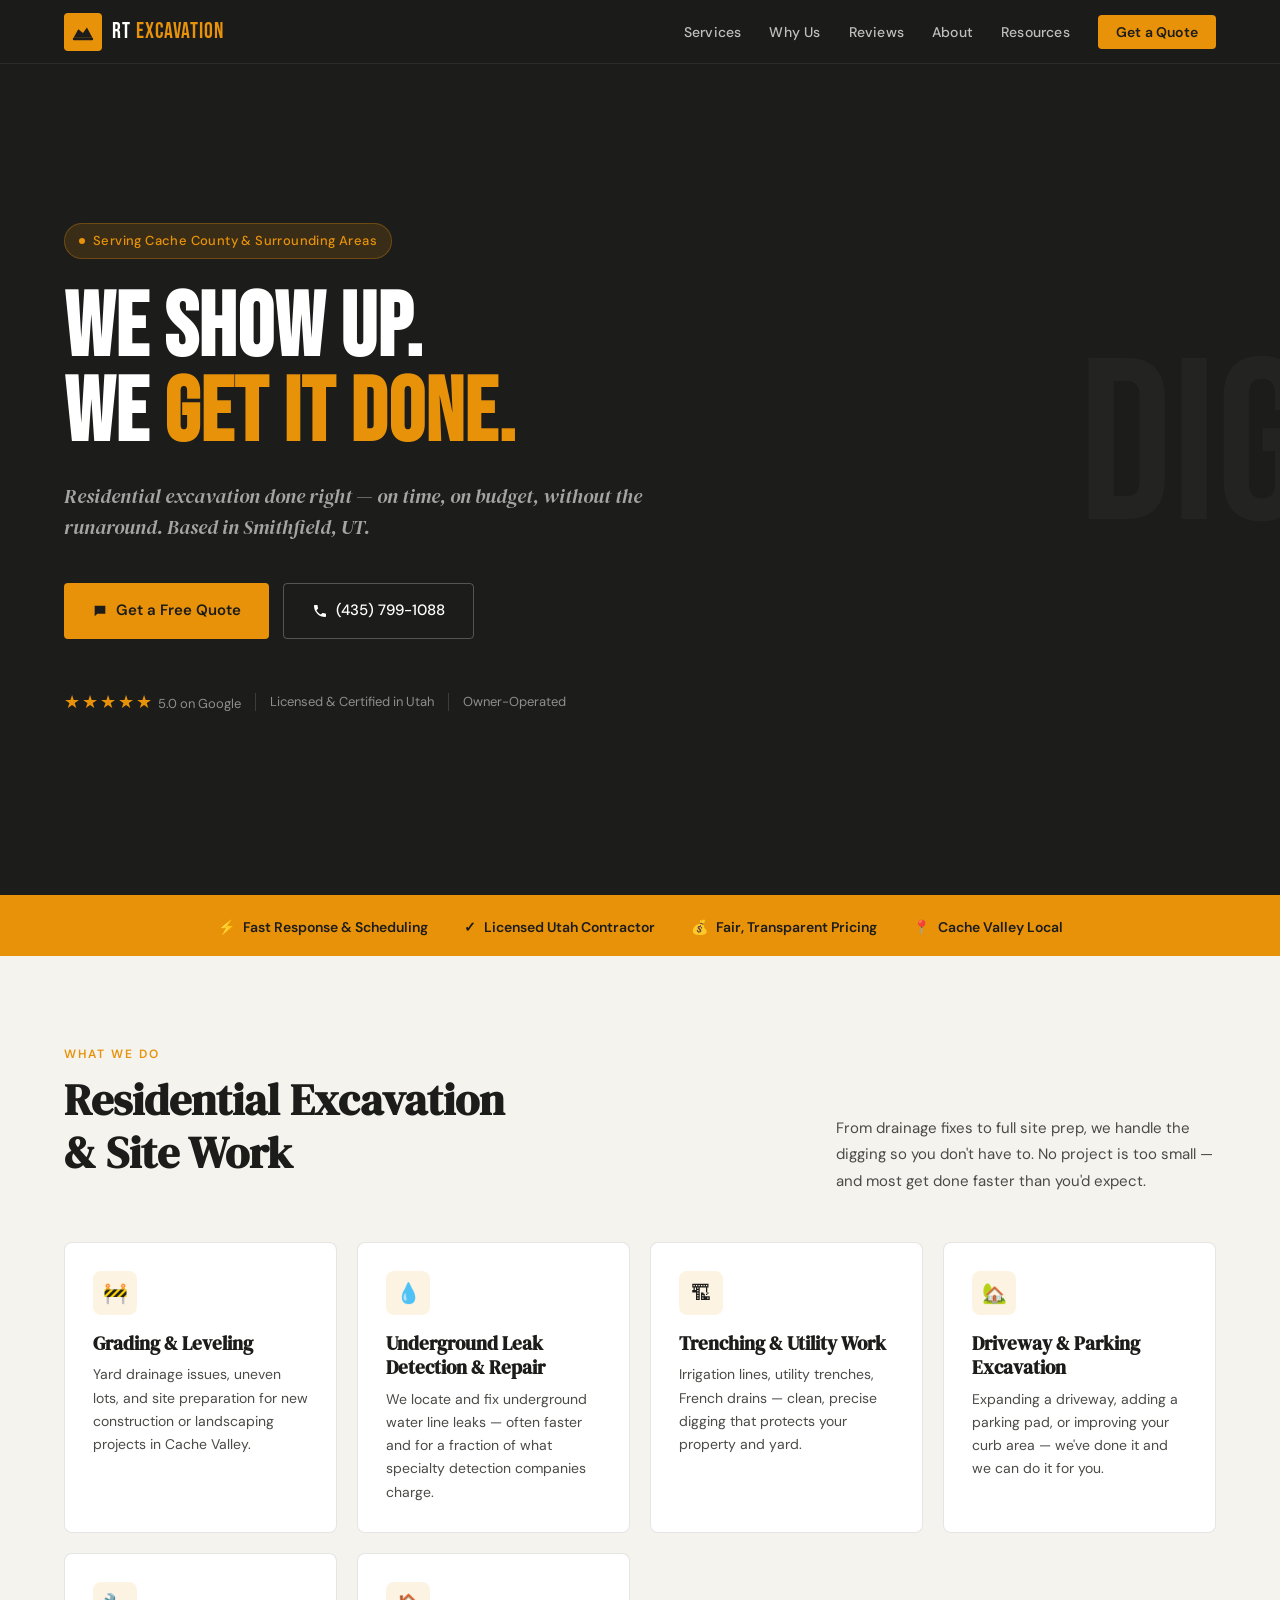
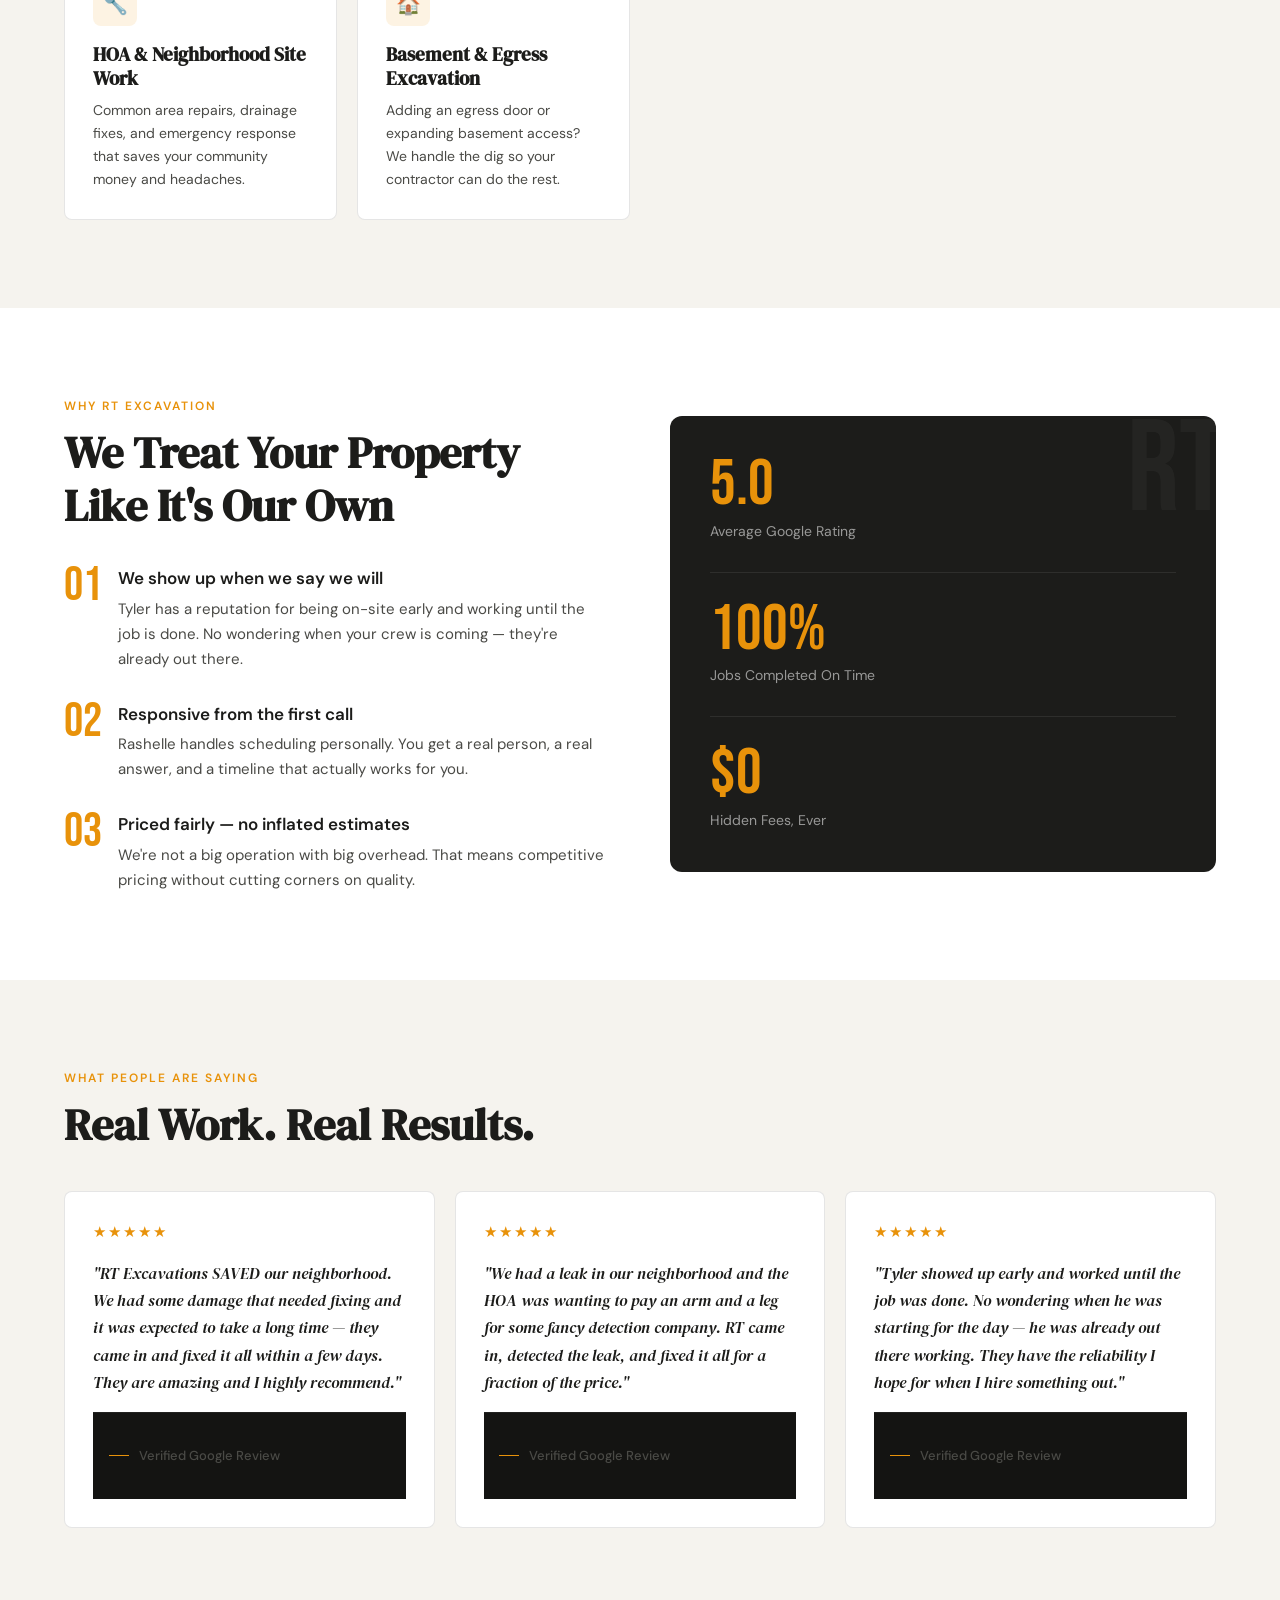
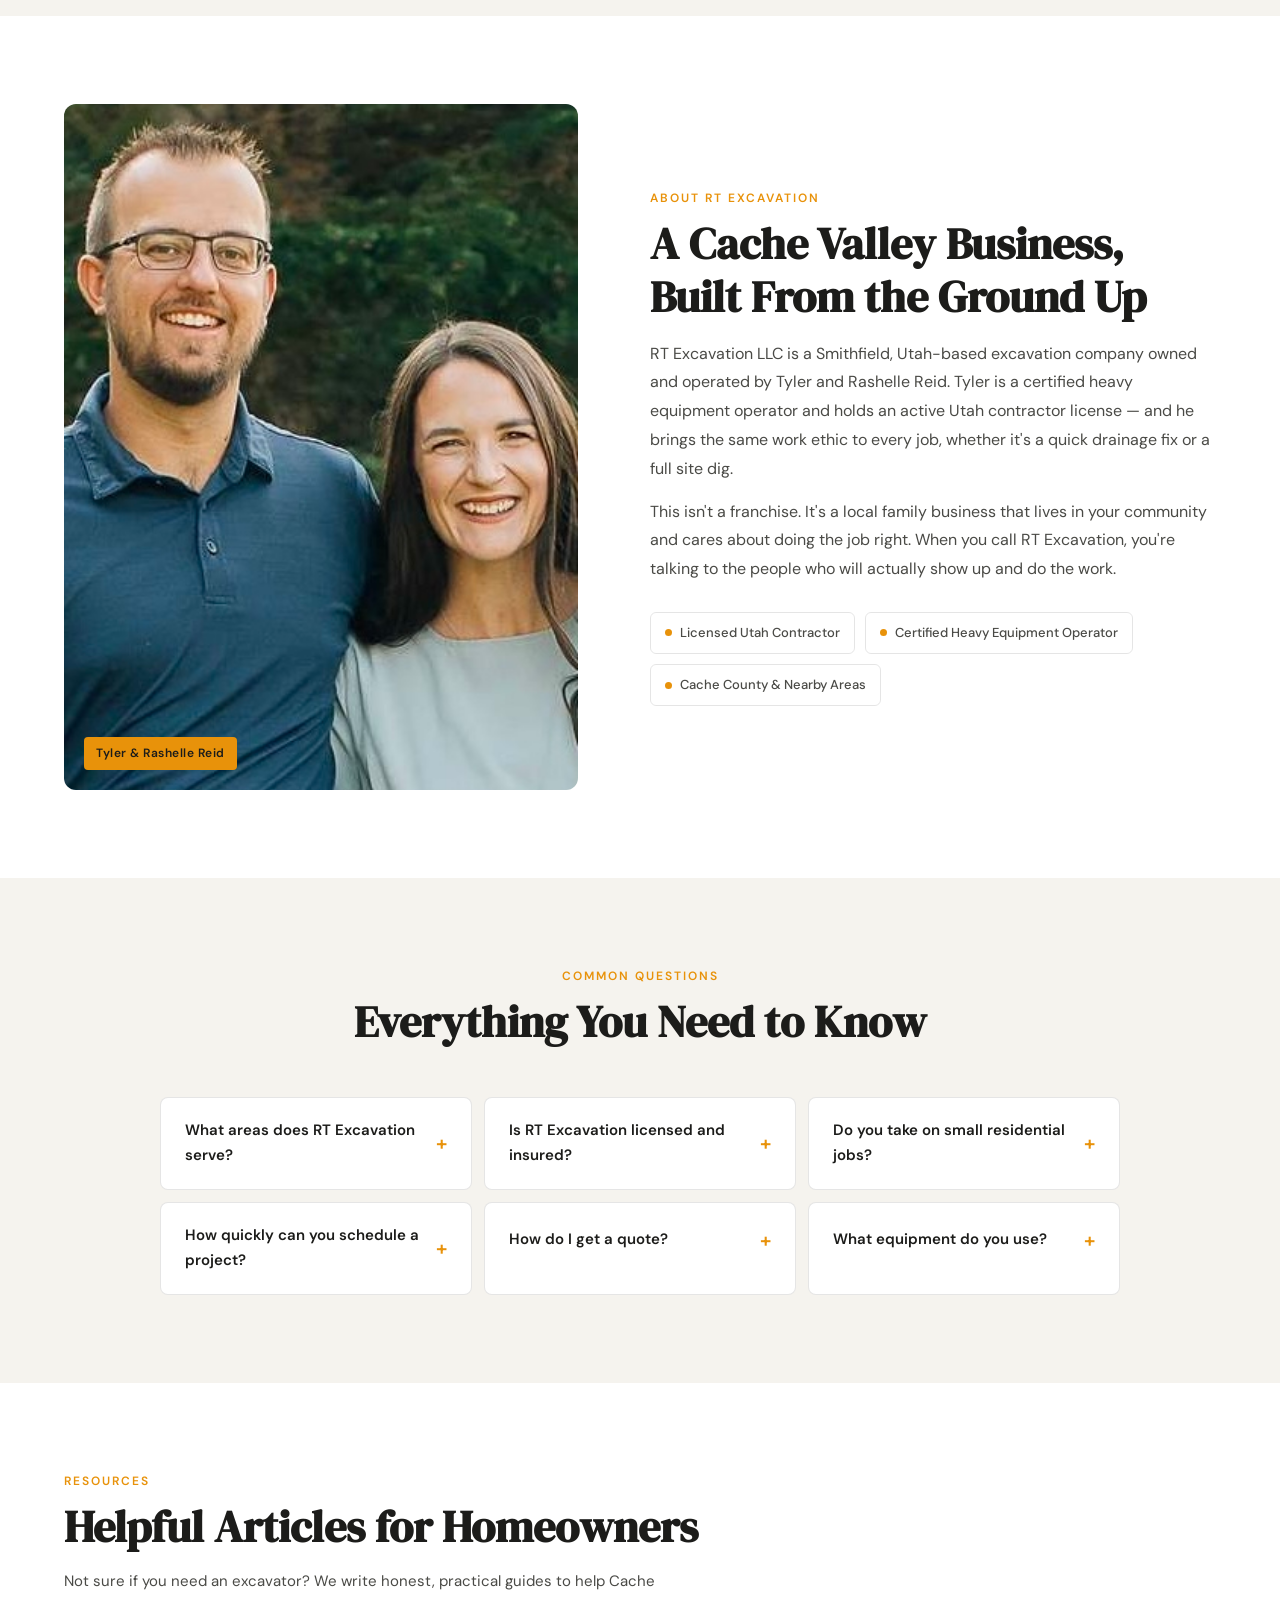
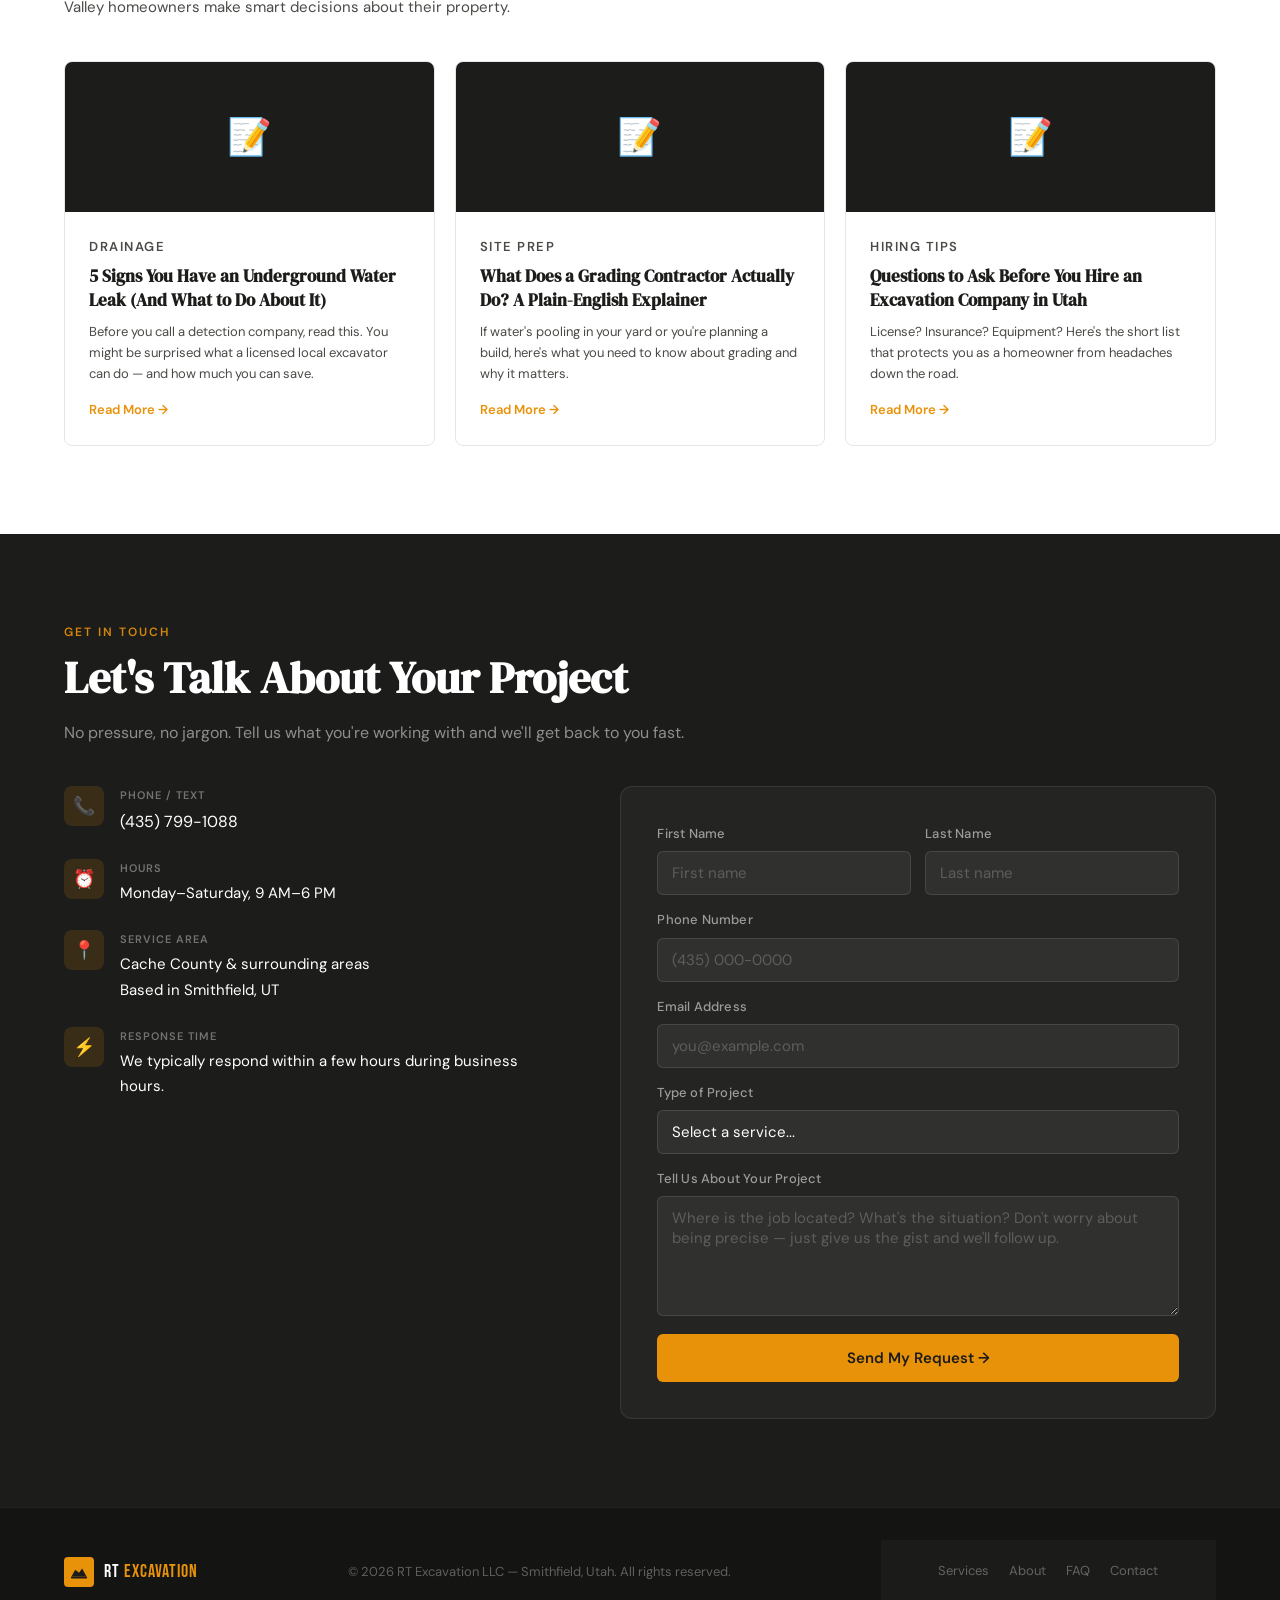
==== commit 97501bc3: "Update Reid image dimensions - Pt. II" ====
--- a/index.html
+++ b/index.html
@@ -412,7 +412,11 @@
   <section id="about" aria-labelledby="about-heading">
     <div class="about-grid">
       <div class="about-img-block fade-up">
-        <img src="assets/reid-image.jpg" alt="Tyler &amp; Rashelle Reid" class="about-img">
+        <img src="assets/reid-image.jpg" 
+            alt="Tyler &amp; Rashelle Reid" 
+            width="339" height="477"
+            loading="lazy"
+            class="about-img">
         <div class="about-img-label">Tyler &amp; Rashelle Reid</div>
       </div>
       <div class="fade-up">
--- a/style.css
+++ b/style.css
@@ -547,7 +547,7 @@
 .about-img-block {
   background: var(--charcoal);
   border-radius: 12px;
-  aspect-ratio: 4 / 3;
+  aspect-ratio: 3 / 4;
   display: flex;
   align-items: center;
   justify-content: center;
@@ -883,7 +883,7 @@
   .why-grid { grid-template-columns: 1fr; }
   .why-visual { display: none; }
   .about-grid { grid-template-columns: 1fr; }
-  .about-img-block { aspect-ratio: 16 / 7; }
+  .about-img-block { aspect-ratio: 3 / 4; }
   .contact-grid { grid-template-columns: 1fr; }
 }
 
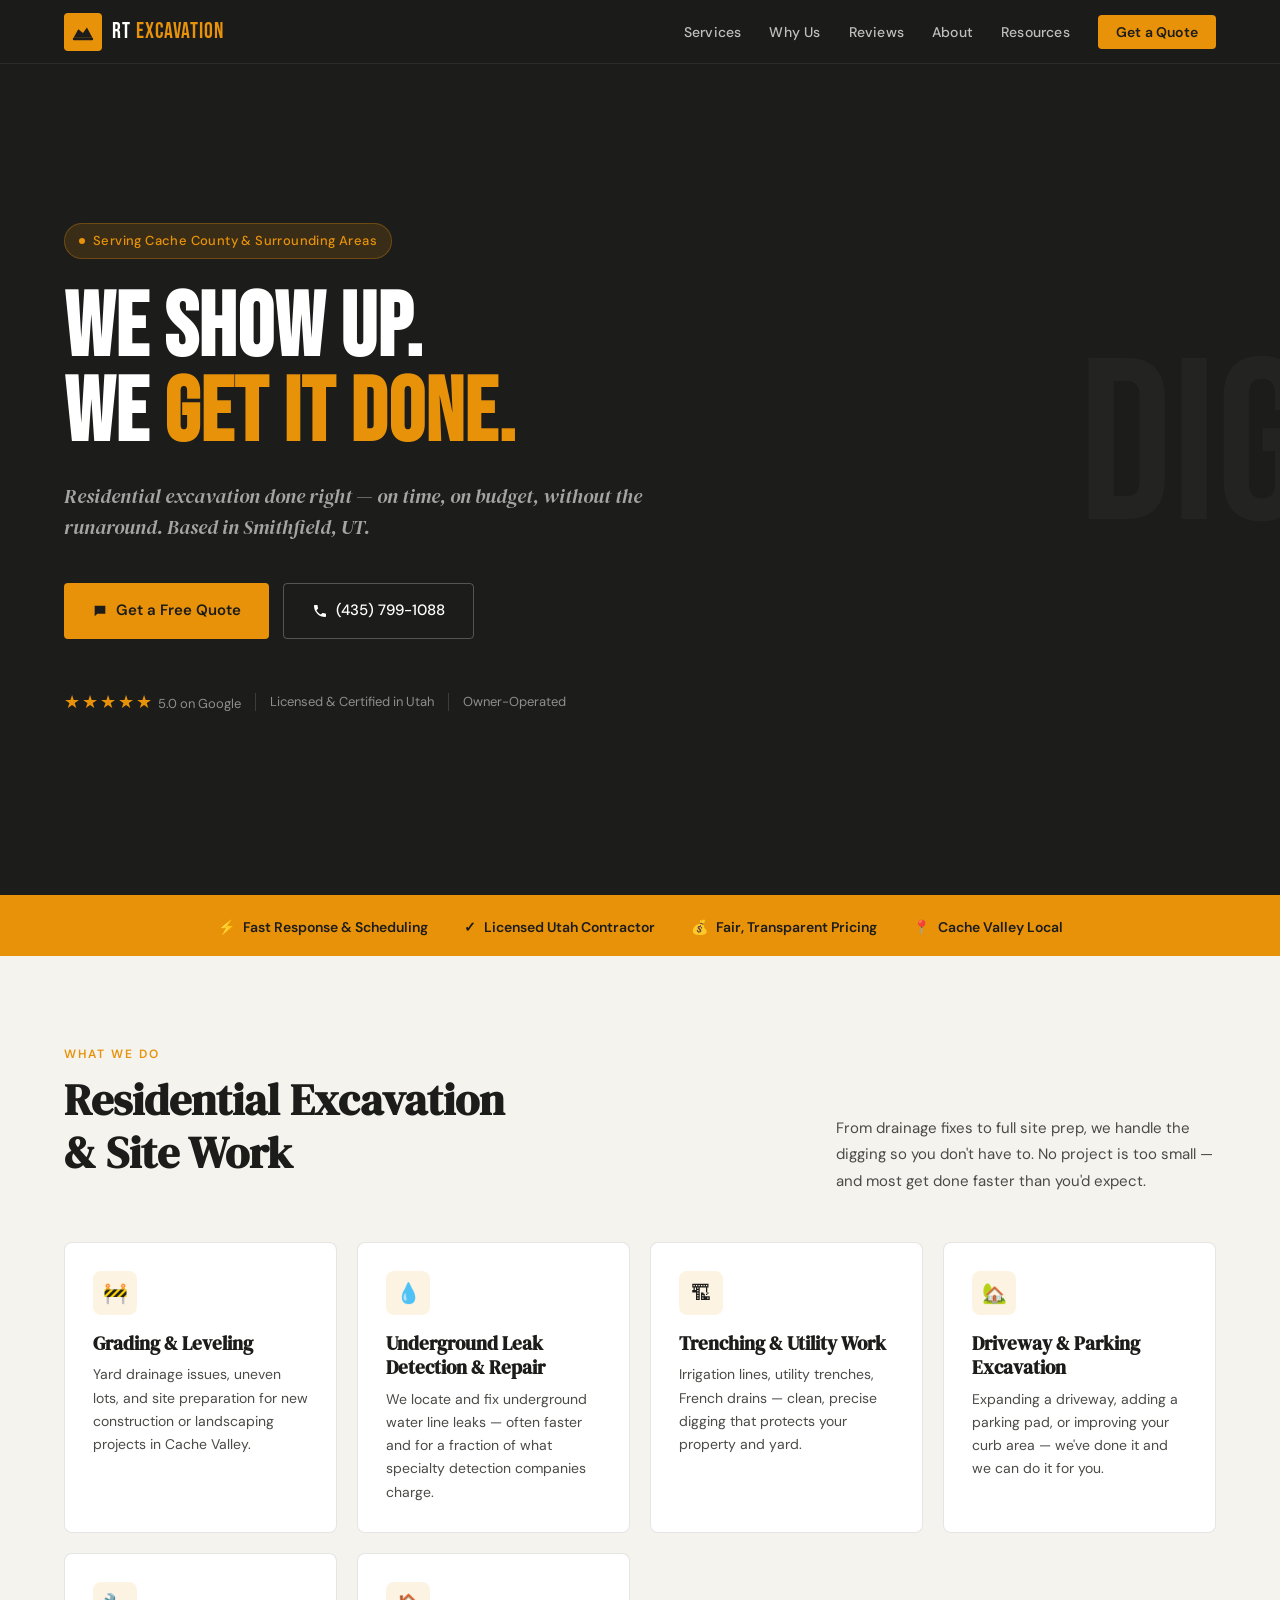
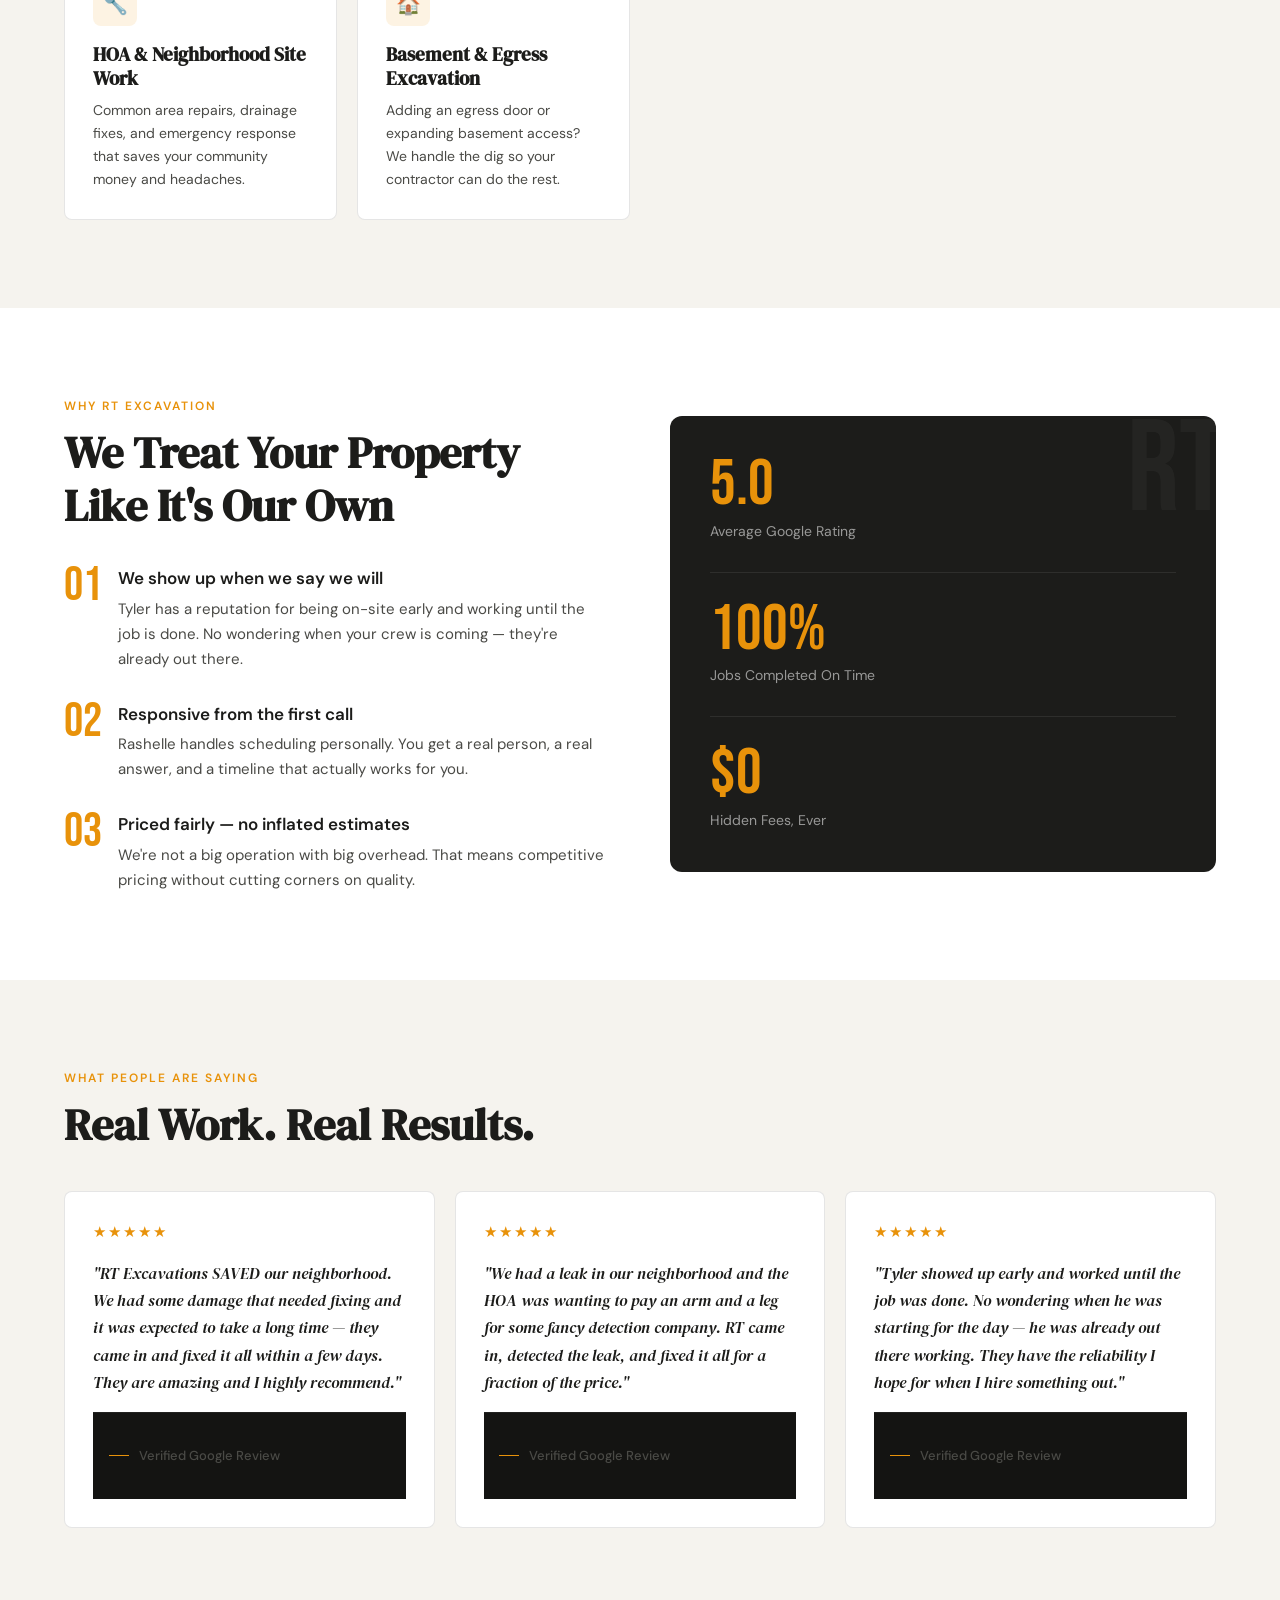
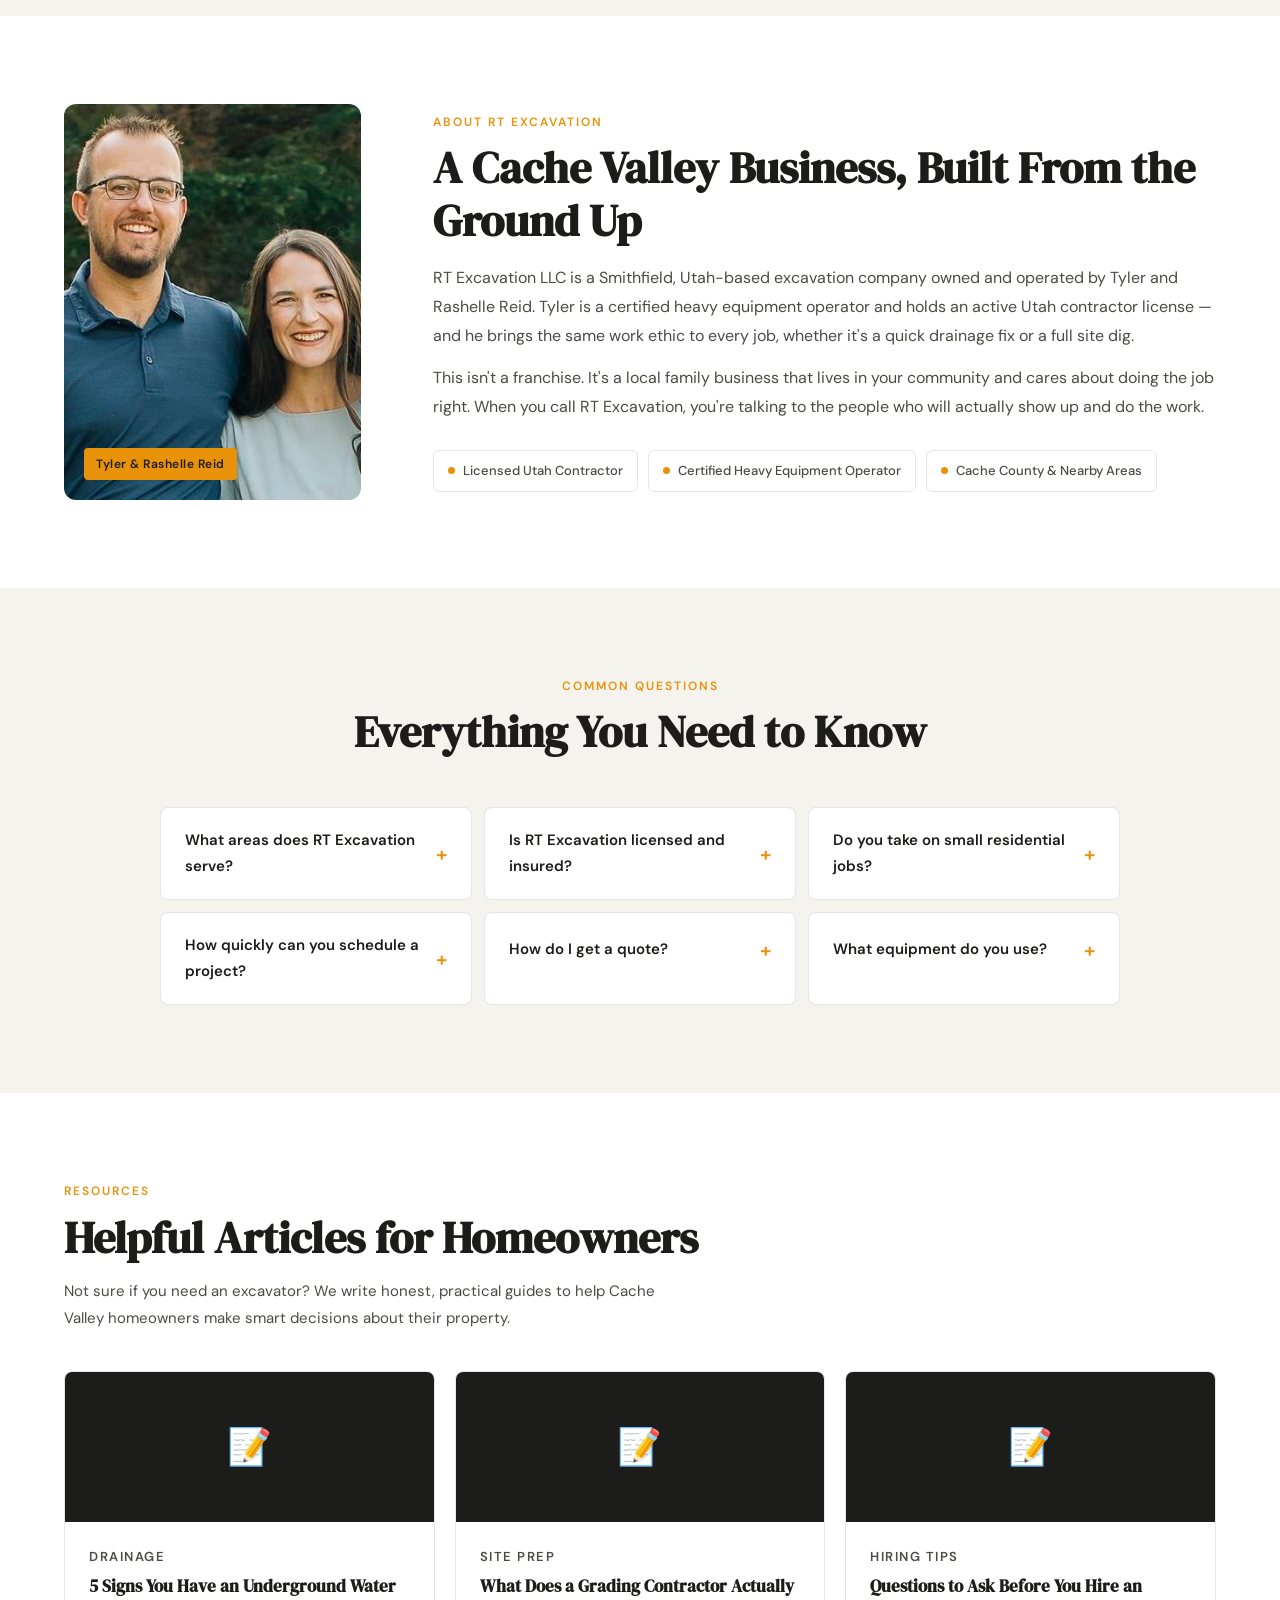
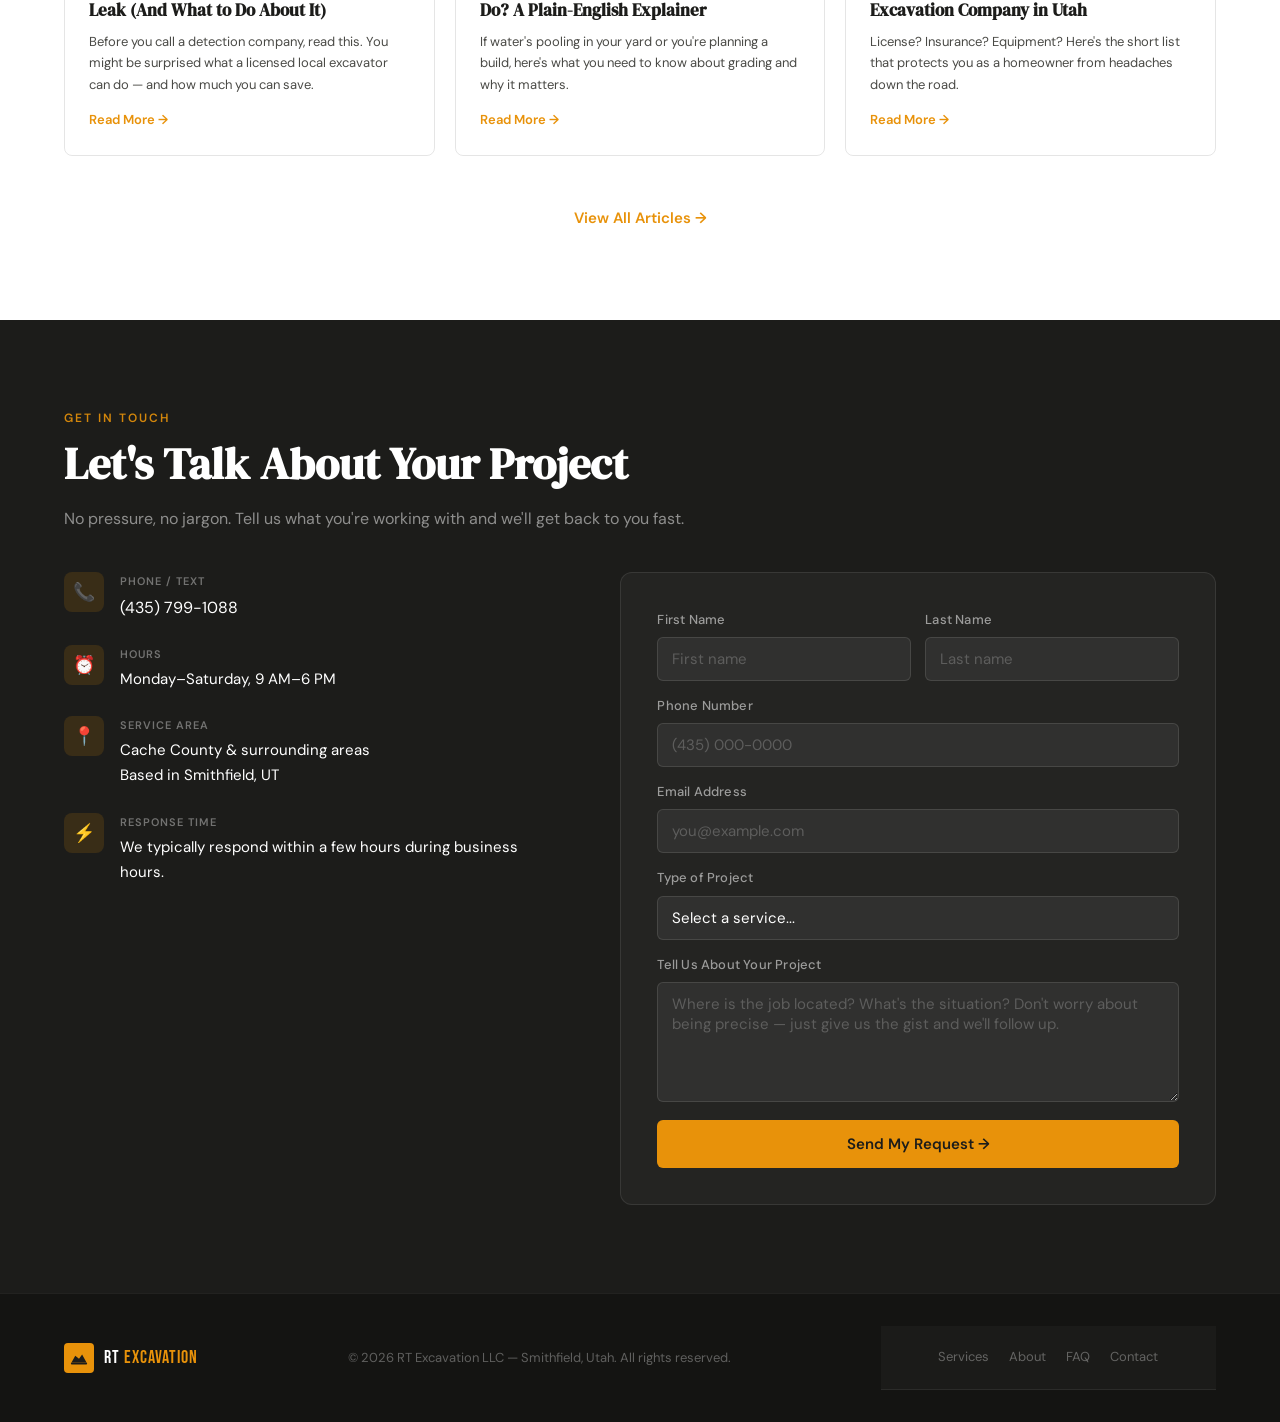
==== commit f9493fc2: "New blog, new blog page, other updates." ====
--- a/index.html
+++ b/index.html
@@ -239,7 +239,7 @@
       <li><a href="#why">Why Us</a></li>
       <li><a href="#reviews">Reviews</a></li>
       <li><a href="#about">About</a></li>
-      <li><a href="#blog">Resources</a></li>
+      <li><a href="/blog/">Resources</a></li>
       <li><a href="#contact" class="nav-cta">Get a Quote</a></li>
     </ul>
   </nav>
@@ -414,7 +414,7 @@
       <div class="about-img-block fade-up">
         <img src="assets/reid-image.jpg" 
             alt="Tyler &amp; Rashelle Reid" 
-            width="339" height="477"
+            width="170" height="239"
             loading="lazy"
             class="about-img">
         <div class="about-img-label">Tyler &amp; Rashelle Reid</div>
@@ -503,6 +503,9 @@
         </div>
       </article>
     </div>
+    <div style="text-align:center;margin-top:36px;">
+      <a href="/blog/" class="blog-link" style="font-size:15px;">View All Articles →</a>
+    </div>
   </section>
 
   <!-- CONTACT -->
--- a/style.css
+++ b/style.css
@@ -539,7 +539,7 @@
    ============================================ */
 .about-grid {
   display: grid;
-  grid-template-columns: 1fr 1.1fr;
+  grid-template-columns: 0.55fr 1.45fr;
   gap: 72px;
   align-items: center;
 }
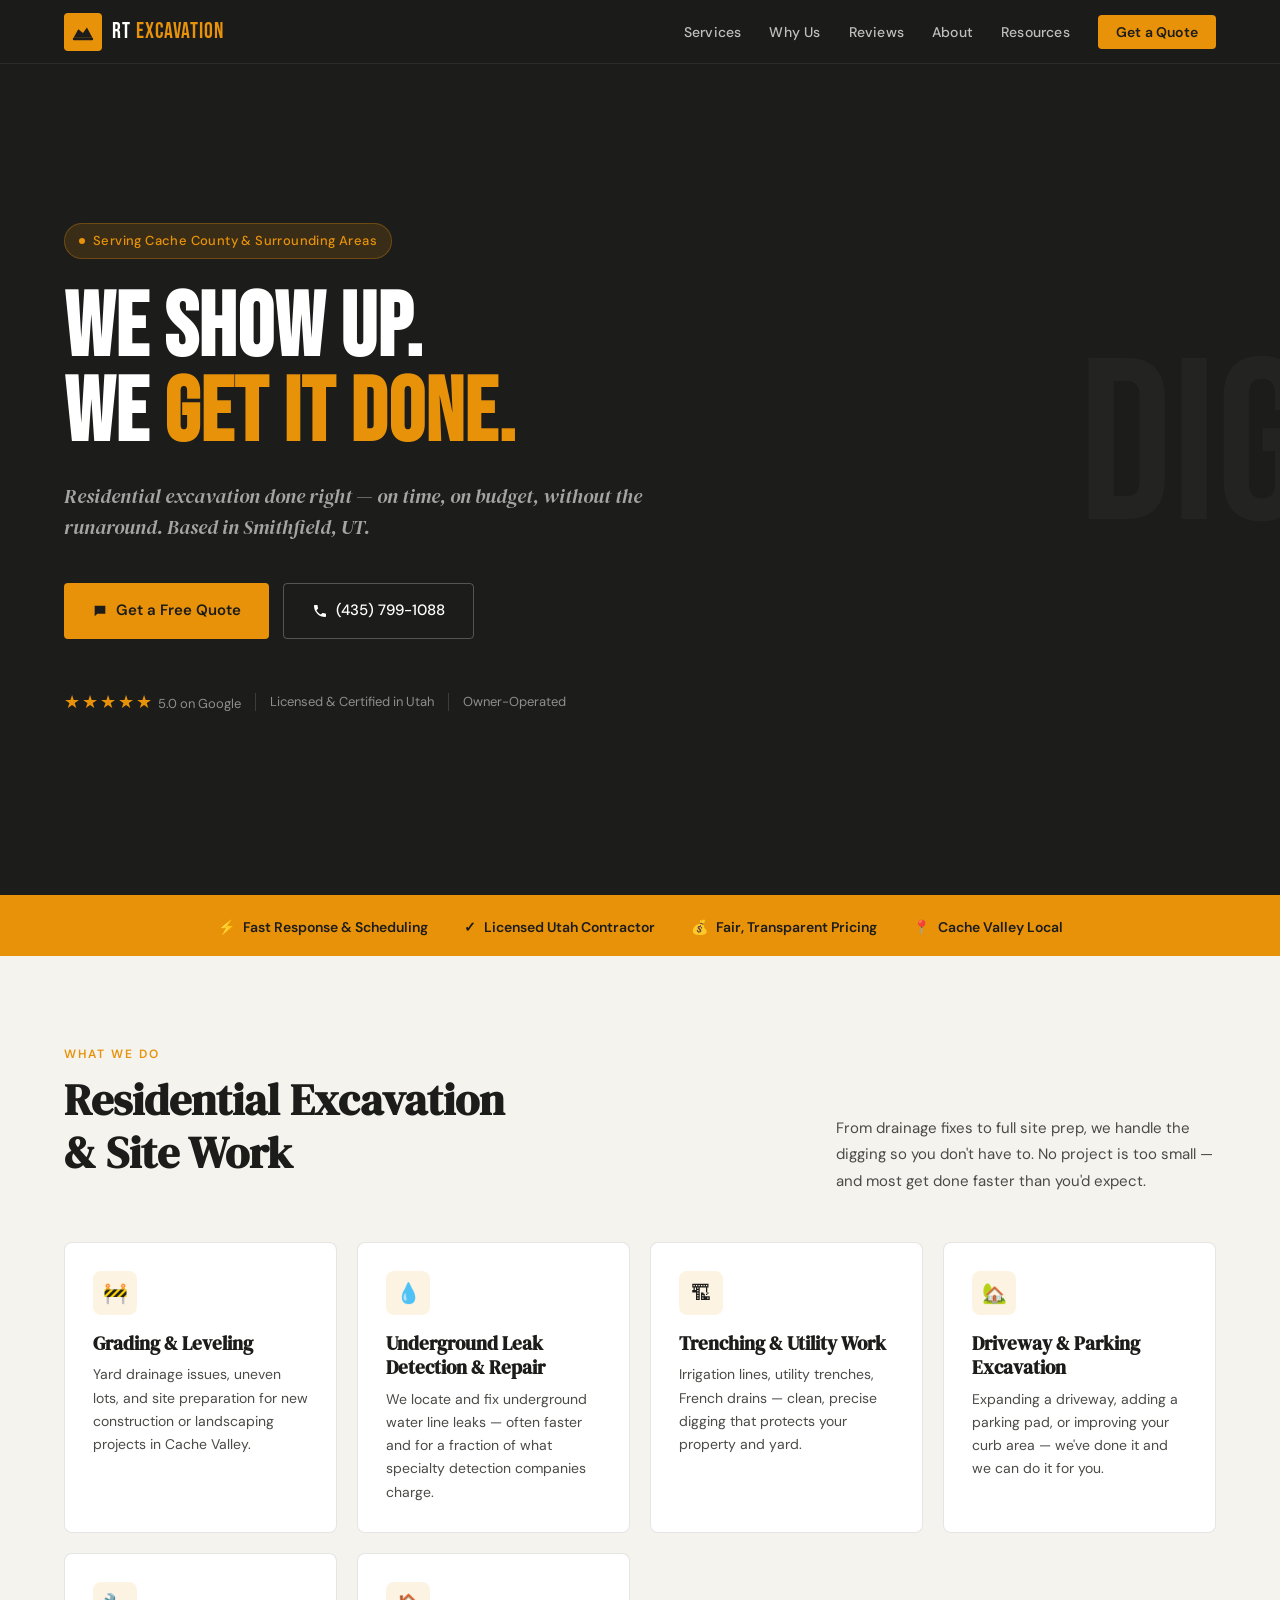
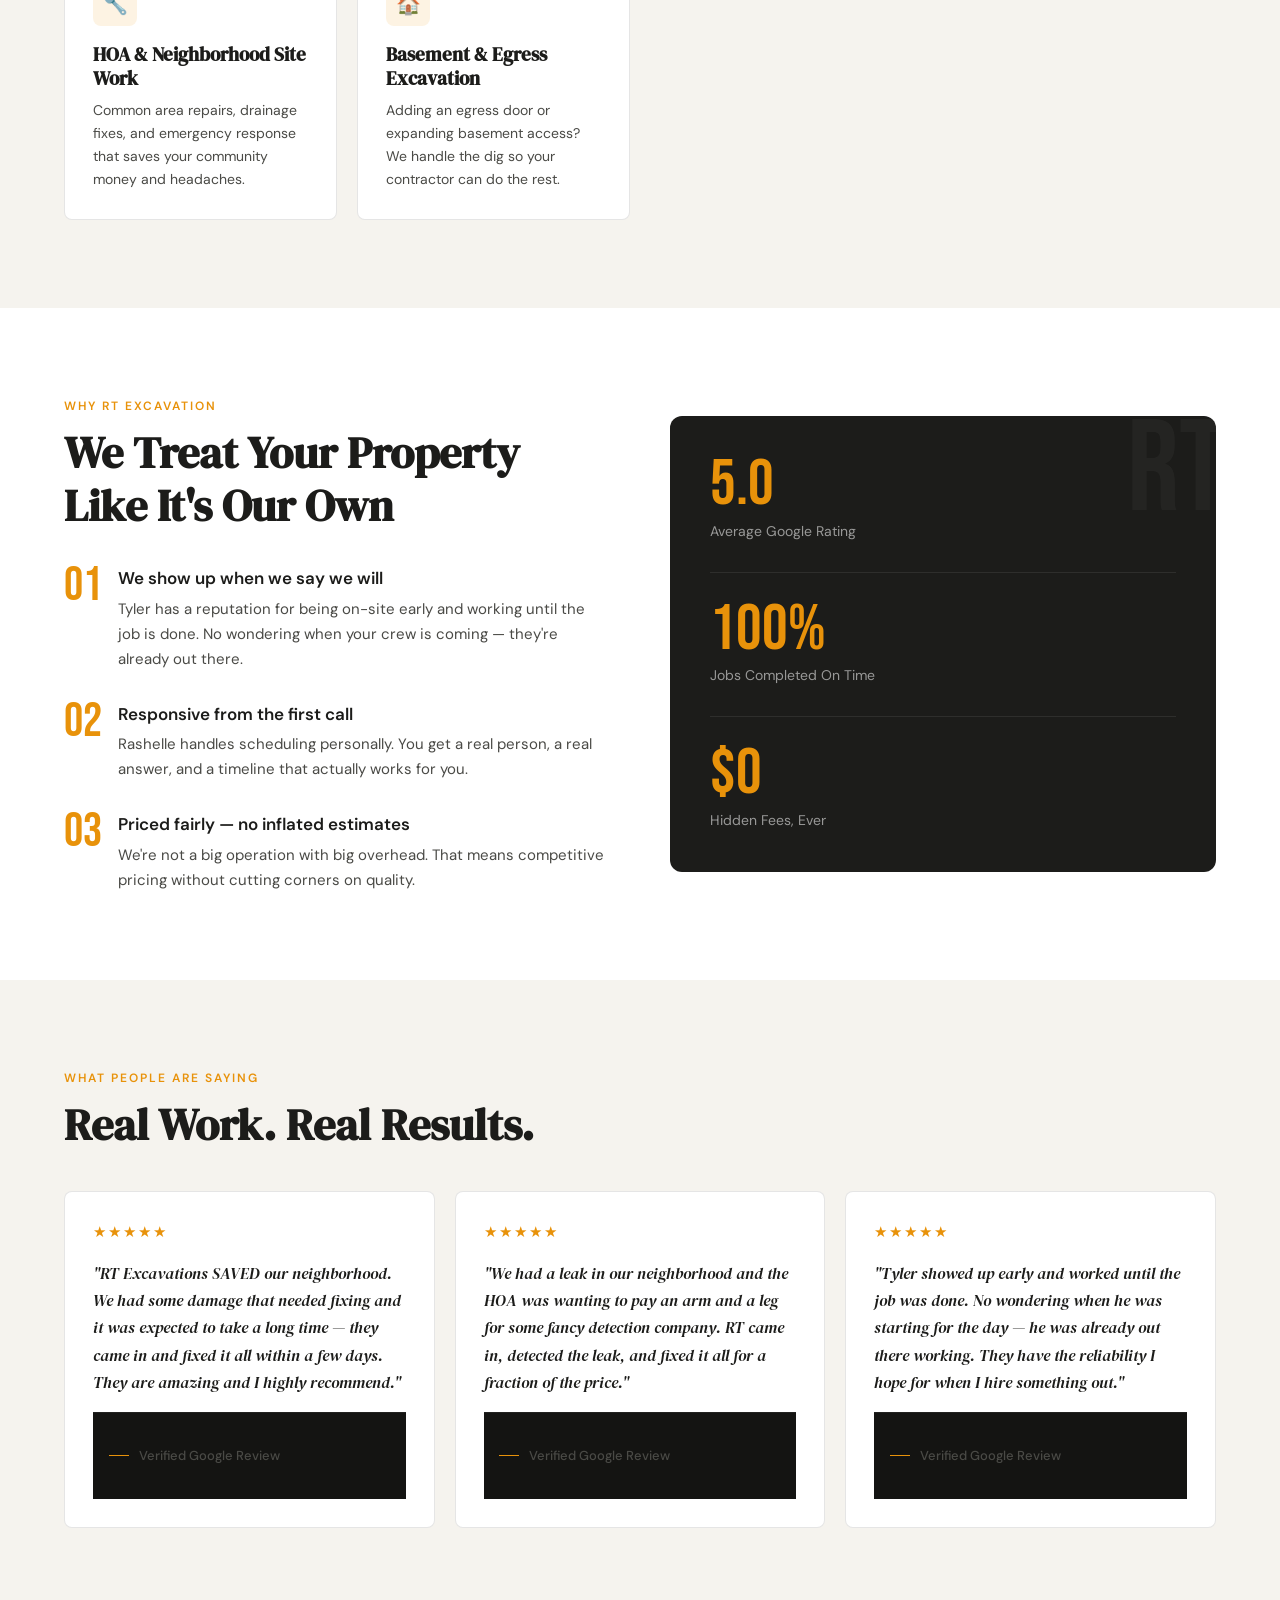
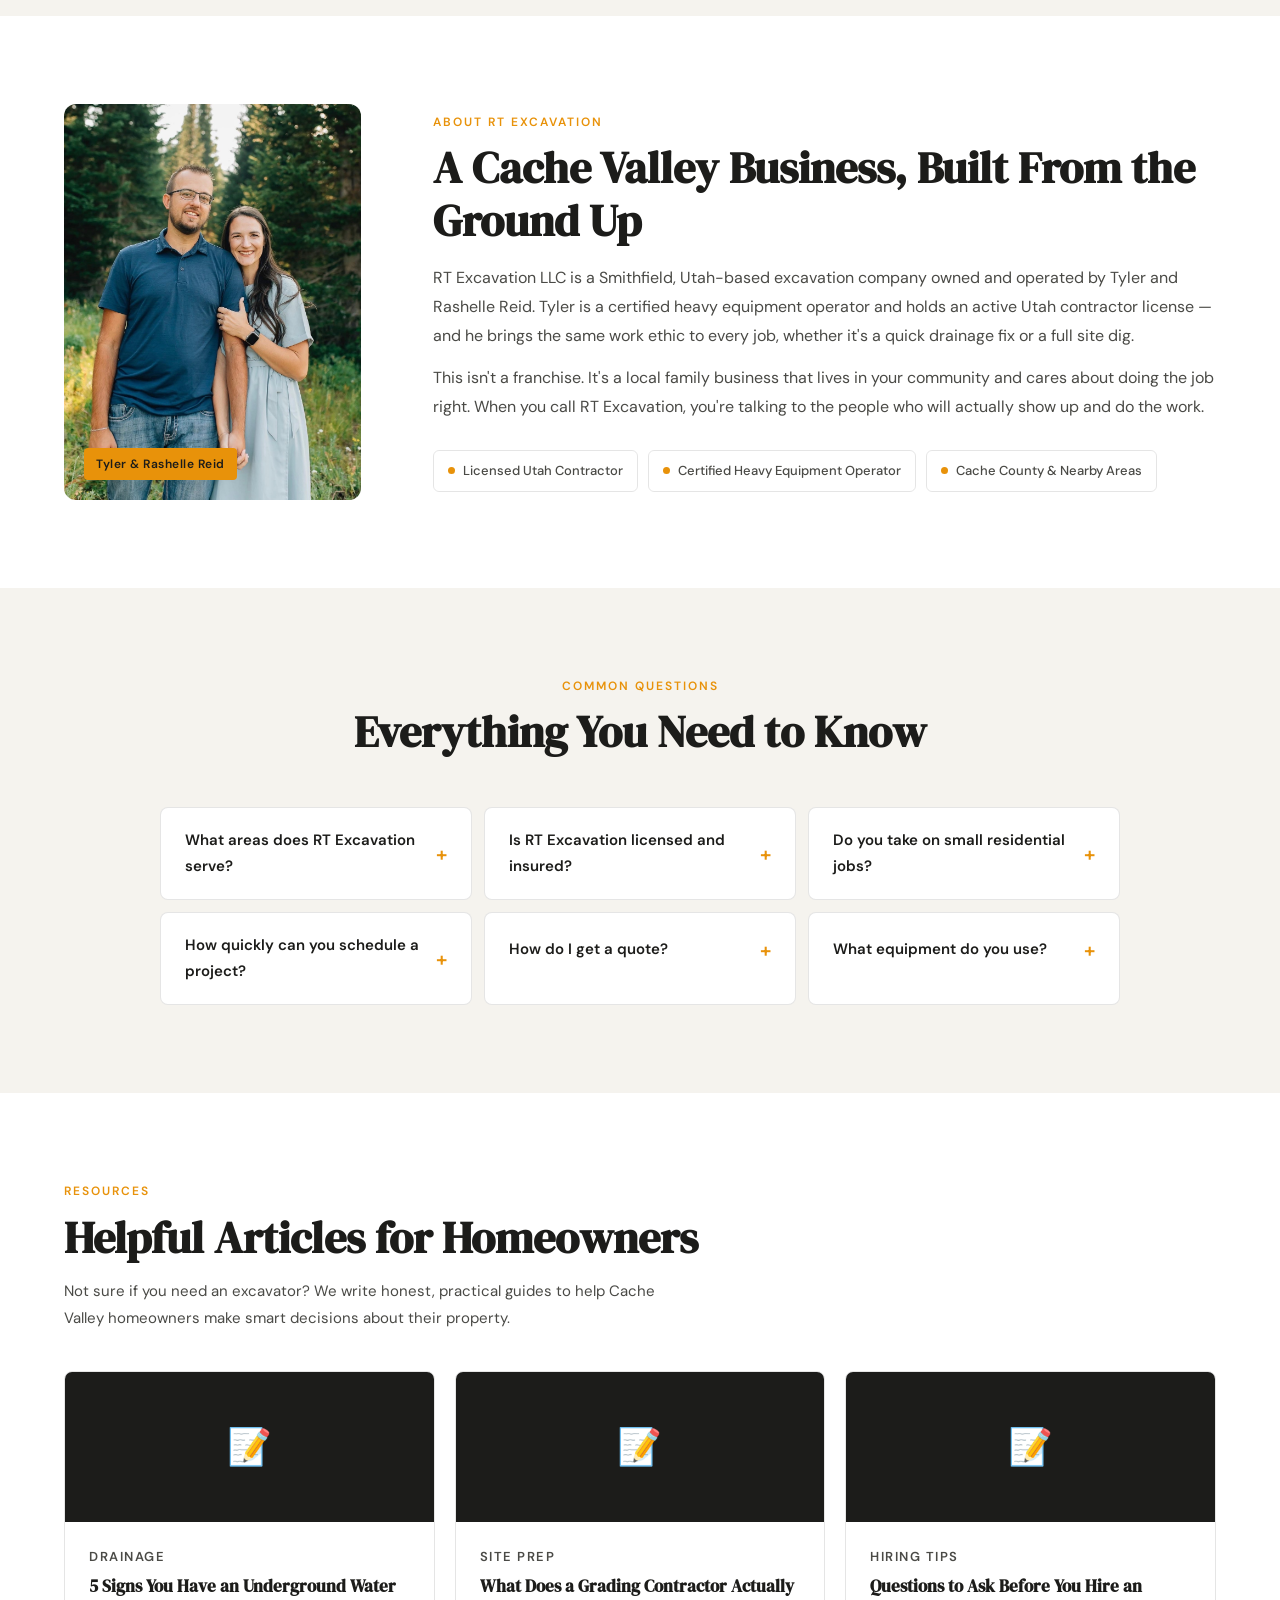
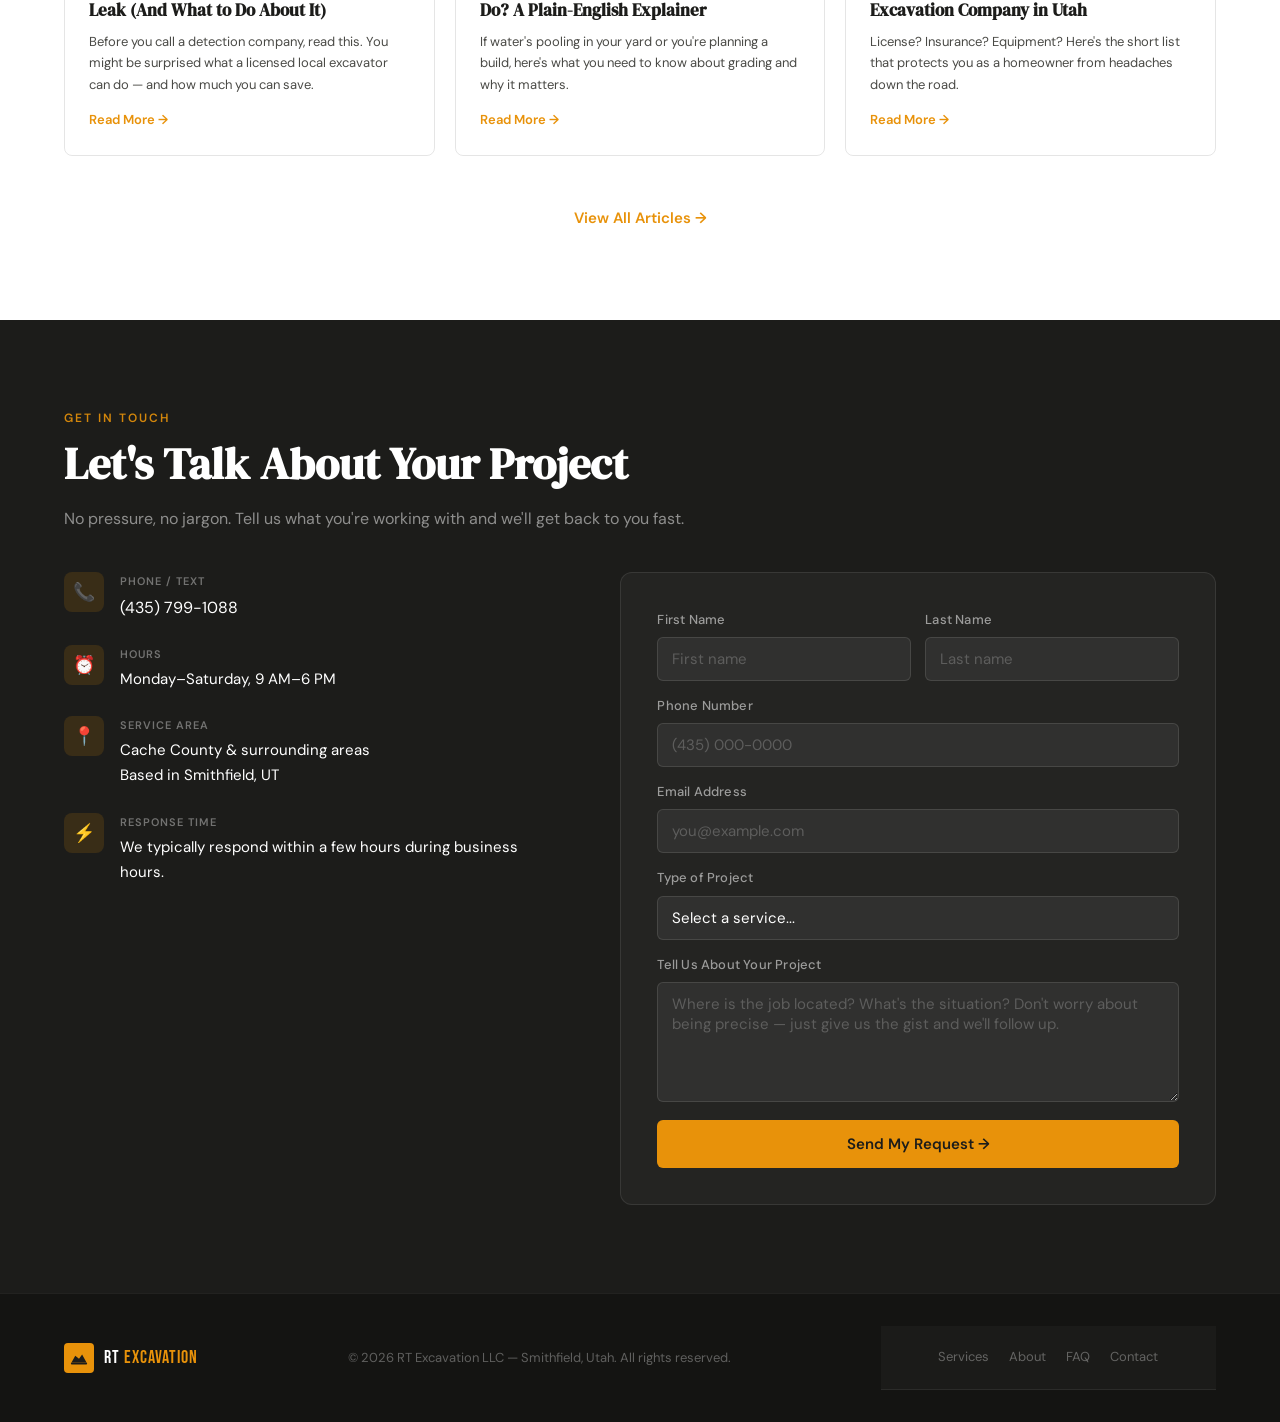
==== commit e69b20a3: "Update Reid image" ====
--- a/index.html
+++ b/index.html
@@ -412,7 +412,7 @@
   <section id="about" aria-labelledby="about-heading">
     <div class="about-grid">
       <div class="about-img-block fade-up">
-        <img src="assets/reid-image.jpg" 
+        <img src="assets/reid-image.jpeg" 
             alt="Tyler &amp; Rashelle Reid" 
             width="170" height="239"
             loading="lazy"
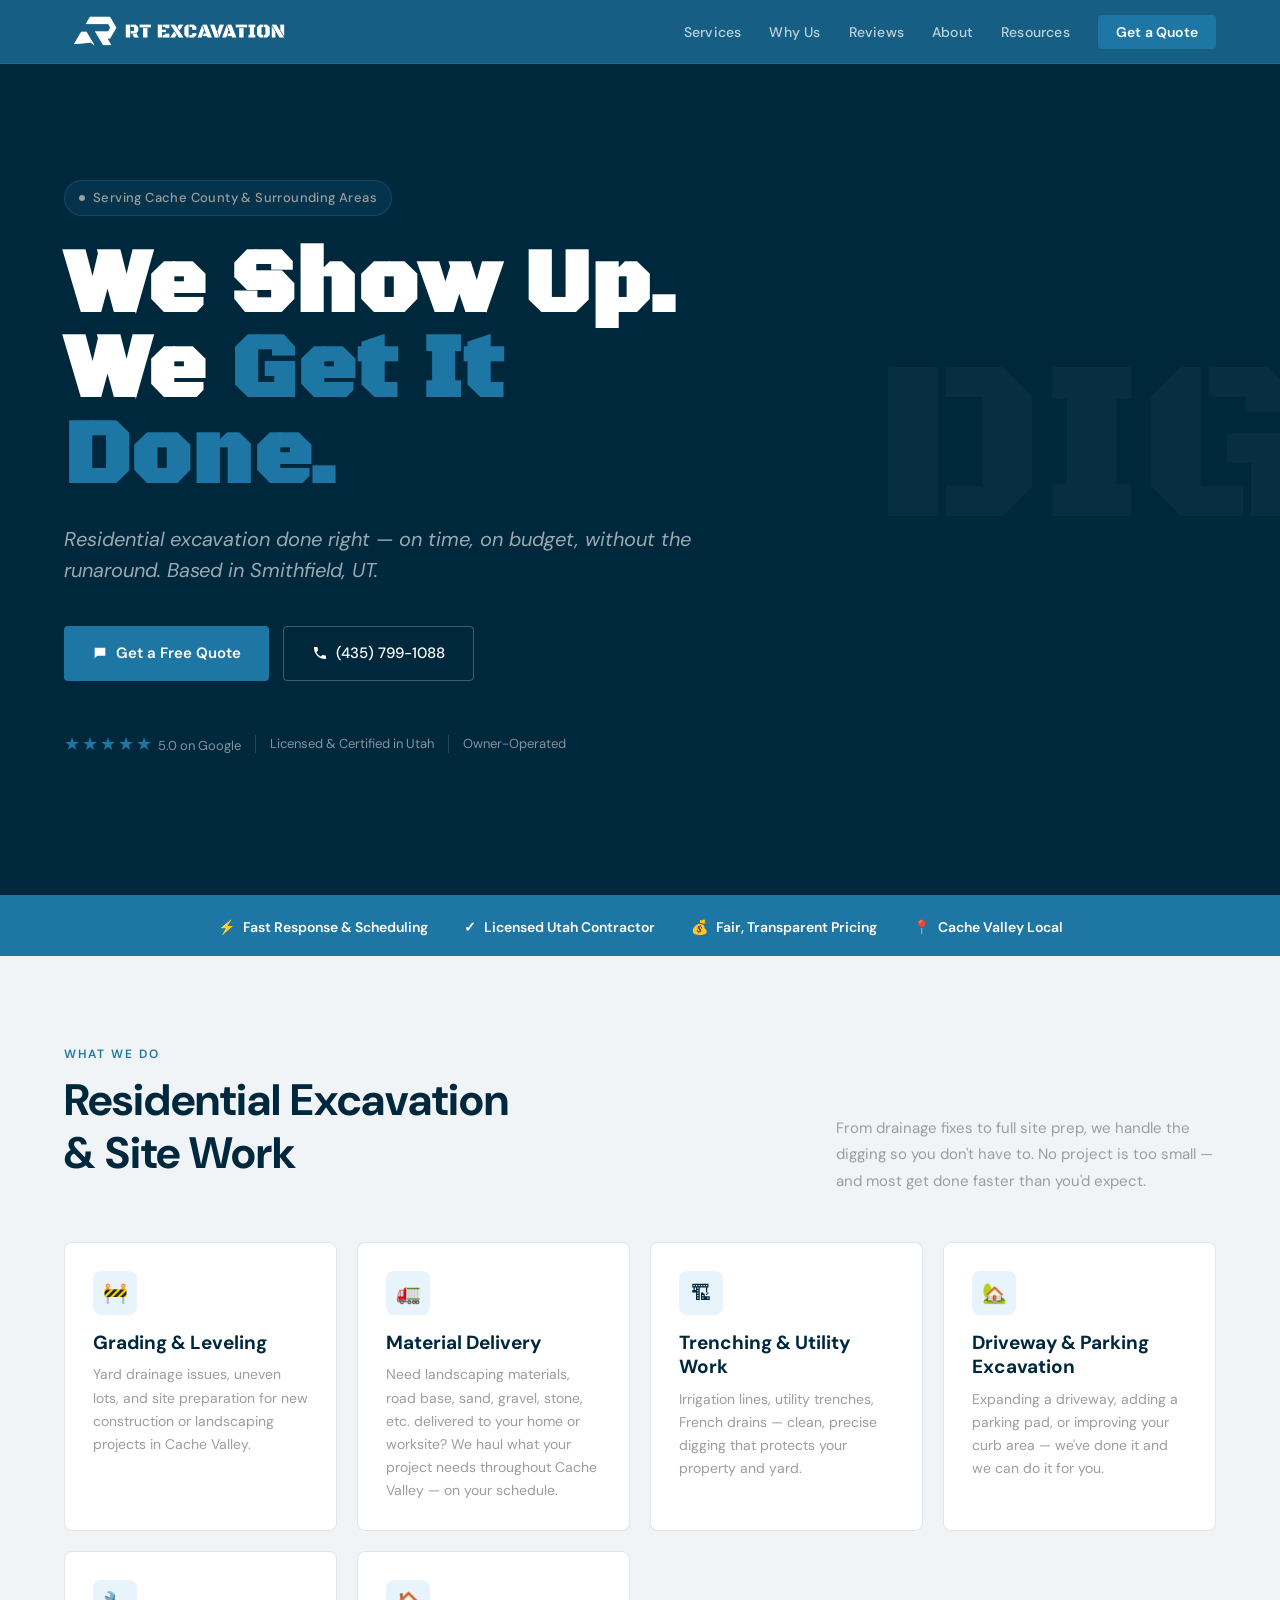
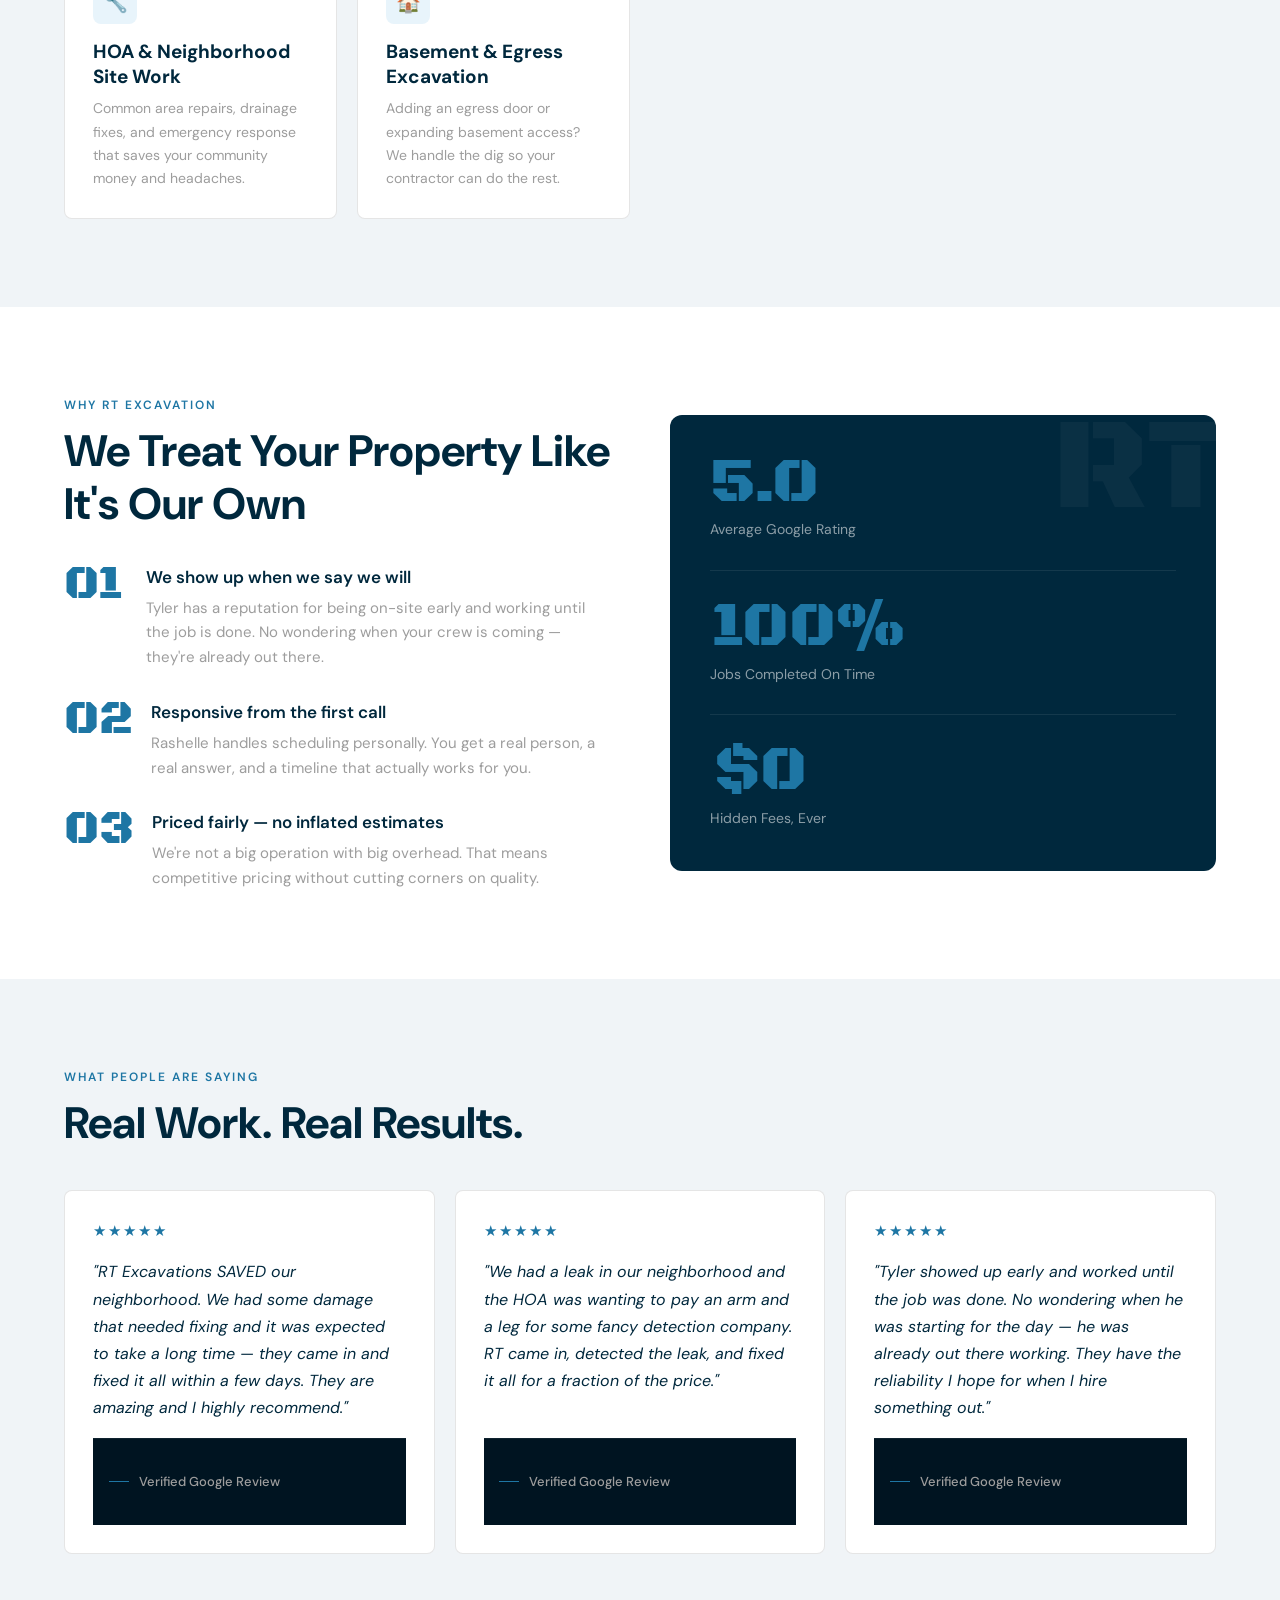
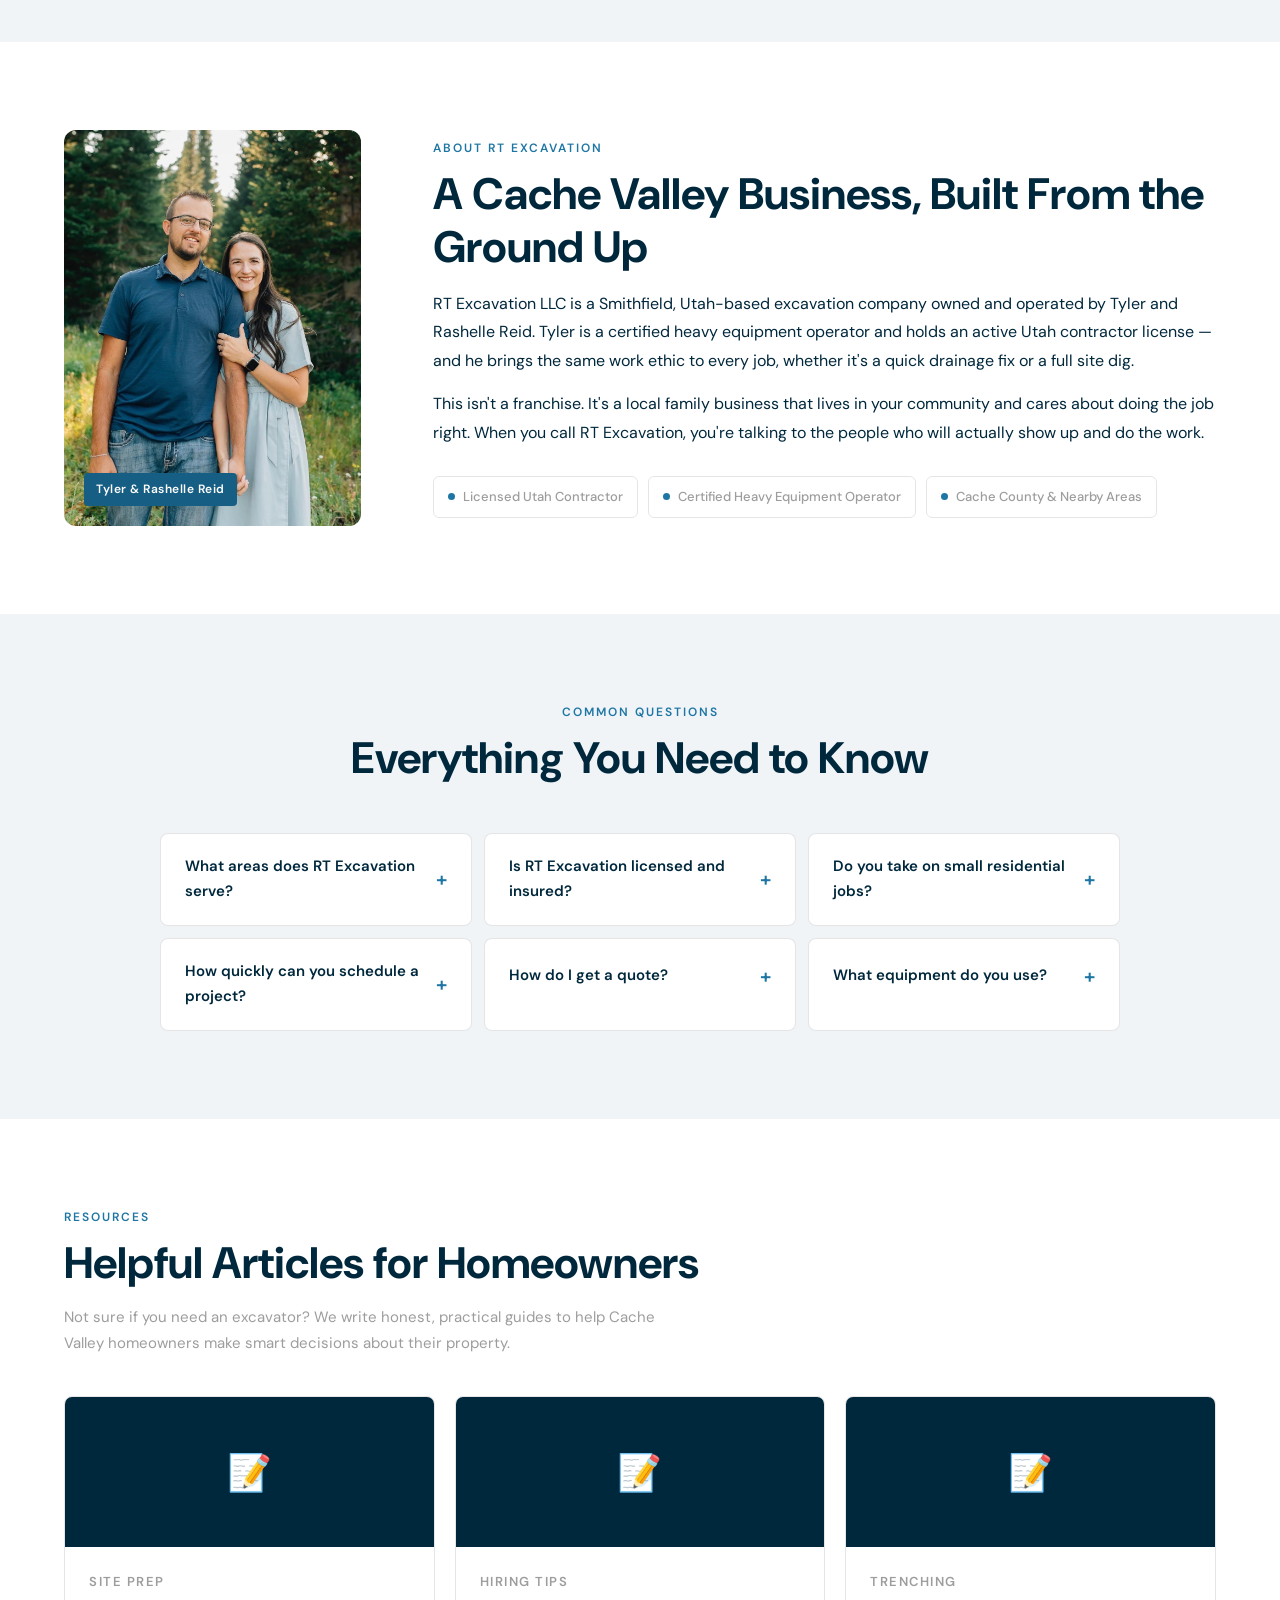
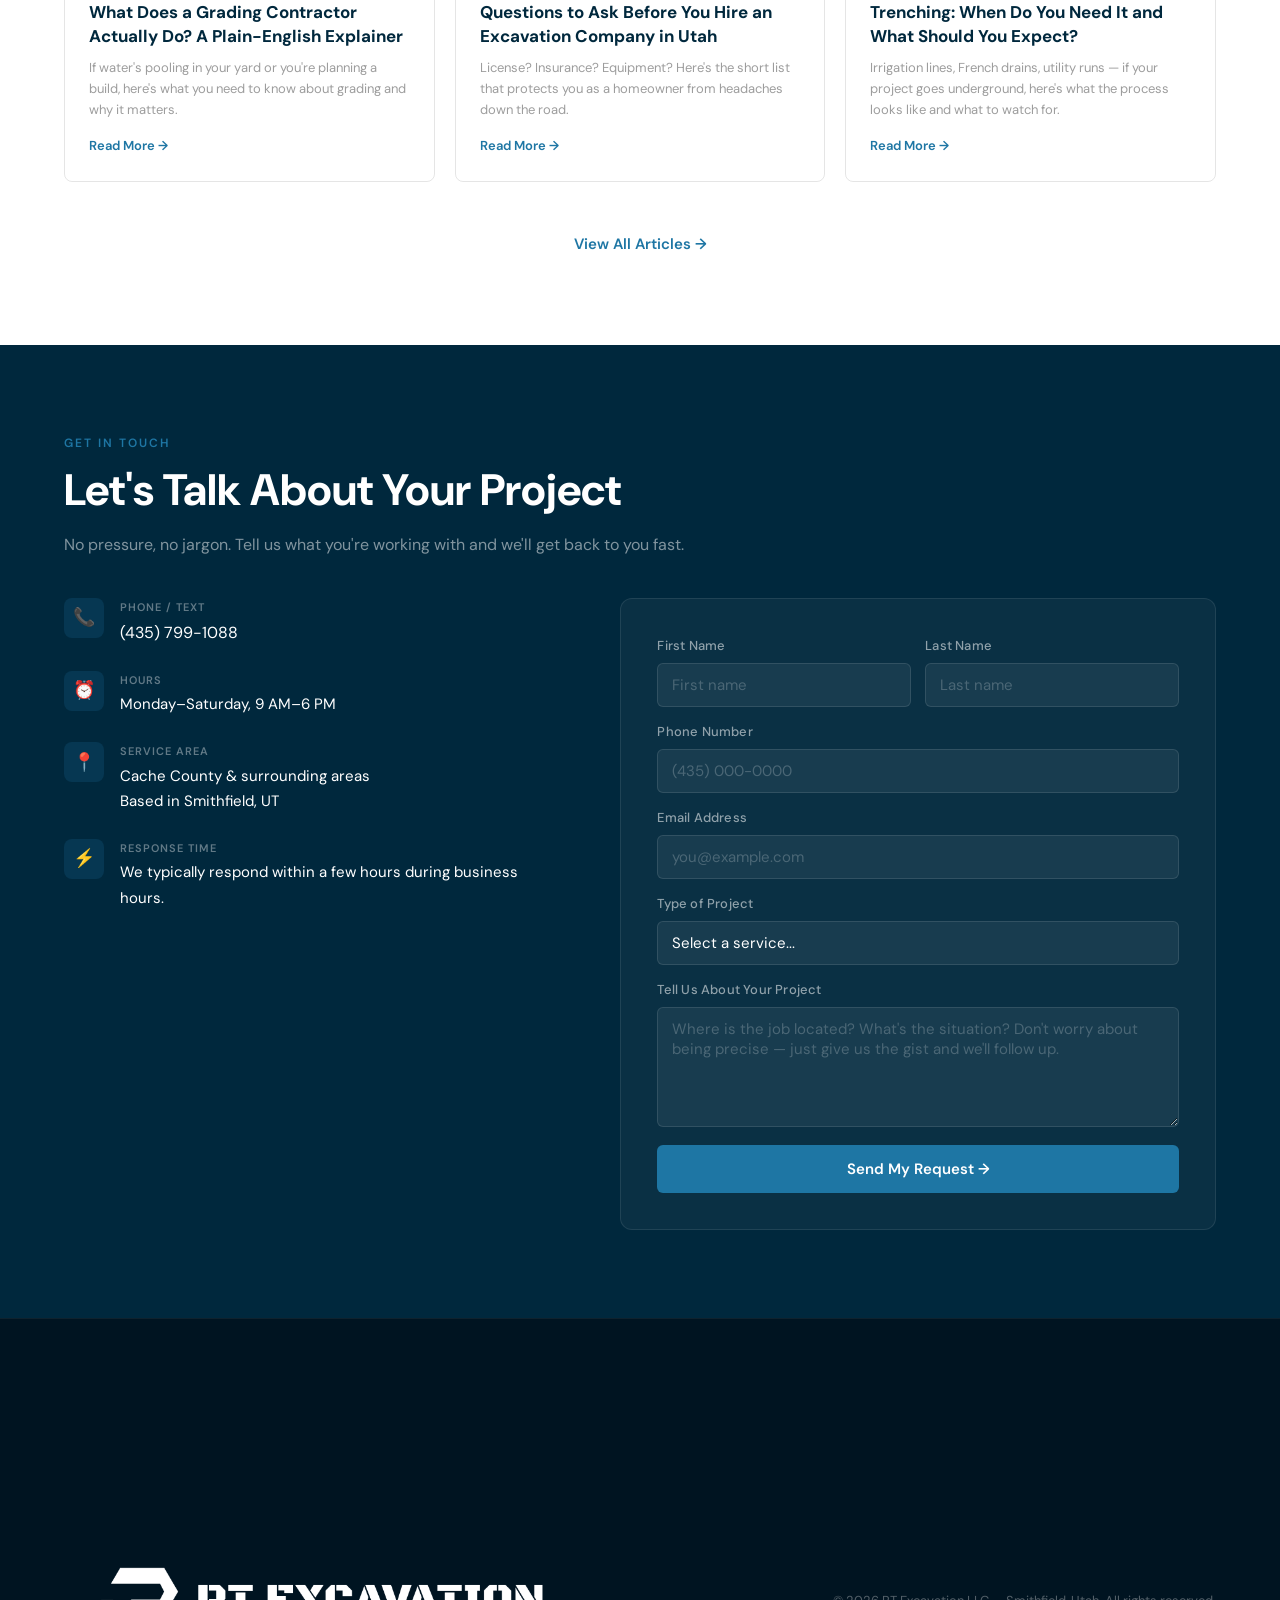
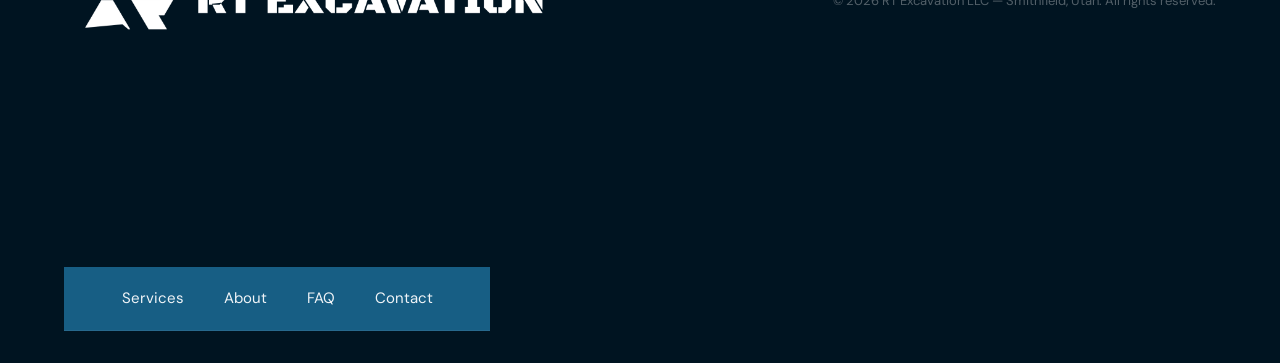
==== commit a2e08a85: "Major branding overhaul + new blog post" ====
--- a/index.html
+++ b/index.html
@@ -7,7 +7,8 @@
   <!-- PRIMARY SEO TAGS -->
   <title>RT Excavation LLC | Residential Excavation in Smithfield, UT</title>
   <meta name="description" content="RT Excavation LLC is a licensed, owner-operated excavation company serving Cache County, Utah. Fast scheduling, fair pricing, and reliable residential site work. Call (435) 799-1088.">
-  <meta name="keywords" content="excavation Smithfield UT, excavation Cache County, residential excavation Utah, grading Logan UT, trenching Cache Valley, underground leak repair Utah, site prep Utah, licensed excavation contractor Utah">
+  <meta name="keywords" content="excavation Smithfield UT, excavation Cache County, residential excavation Utah, grading Logan UT, trenching Cache Valley, material delivery Cache Valley, fill dirt delivery Utah, site prep Utah, licensed excavation contractor Utah">
+  <link rel="icon" type="image/png" href="/assets/RT Excavation Logos/Symbol/PNG/Symbol Color.png">
   <link rel="canonical" href="https://rtdigs.com/">
 
   <!-- OPEN GRAPH (social sharing) -->
@@ -37,7 +38,7 @@
     "@context": "https://schema.org",
     "@type": ["LocalBusiness", "HomeAndConstructionBusiness"],
     "name": "RT Excavation LLC",
-    "description": "Licensed, owner-operated residential excavation company serving Cache County, Utah. Specializing in grading, trenching, underground leak repair, site preparation, and residential excavation projects.",
+    "description": "Licensed, owner-operated residential excavation company serving Cache County, Utah. Specializing in grading, trenching, material delivery, site preparation, and residential excavation projects.",
     "url": "https://rtdigs.com",
     "telephone": "+14357991088",
     "email": "contact@rtdigs.com",
@@ -137,7 +138,7 @@
       "name": "Excavation Services",
       "itemListElement": [
         {"@type": "Offer", "itemOffered": {"@type": "Service", "name": "Residential Grading & Leveling", "areaServed": "Cache County, Utah"}},
-        {"@type": "Offer", "itemOffered": {"@type": "Service", "name": "Underground Leak Detection & Repair", "areaServed": "Cache County, Utah"}},
+        {"@type": "Offer", "itemOffered": {"@type": "Service", "name": "Material Delivery", "areaServed": "Cache County, Utah"}},
         {"@type": "Offer", "itemOffered": {"@type": "Service", "name": "Trenching & Utility Work", "areaServed": "Cache County, Utah"}},
         {"@type": "Offer", "itemOffered": {"@type": "Service", "name": "Driveway & Parking Excavation", "areaServed": "Cache County, Utah"}},
         {"@type": "Offer", "itemOffered": {"@type": "Service", "name": "Basement & Egress Excavation", "areaServed": "Cache County, Utah"}},
@@ -191,7 +192,7 @@
         "name": "What types of excavation projects does RT Excavation handle?",
         "acceptedAnswer": {
           "@type": "Answer",
-          "text": "RT Excavation specializes in residential projects including grading and leveling, underground leak detection and repair, trenching, driveway and parking excavation, basement egress excavation, and HOA or neighborhood site work."
+          "text": "RT Excavation specializes in residential projects including grading and leveling, material delivery, trenching, driveway and parking excavation, basement egress excavation, and HOA or neighborhood site work."
         }
       },
       {
@@ -209,7 +210,7 @@
   <!-- FONTS -->
   <link rel="preconnect" href="https://fonts.googleapis.com">
   <link rel="preconnect" href="https://fonts.gstatic.com" crossorigin>
-  <link href="https://fonts.googleapis.com/css2?family=Bebas+Neue&family=DM+Sans:ital,opsz,wght@0,9..40,400;0,9..40,500;0,9..40,600;1,9..40,400&family=DM+Serif+Display:ital@0;1&display=swap" rel="stylesheet">
+  <link href="https://fonts.googleapis.com/css2?family=Black+Ops+One&family=DM+Sans:ital,opsz,wght@0,9..40,400;0,9..40,500;0,9..40,600;0,9..40,700;1,9..40,400;1,9..40,600&display=swap" rel="stylesheet">
 
   <link rel="stylesheet" href="style.css">
 </head>
@@ -223,13 +224,7 @@
 <header role="banner">
   <nav aria-label="Main navigation">
     <a href="/" class="nav-logo" aria-label="RT Excavation LLC - Home">
-      <div class="logo-mark" aria-hidden="true">
-        <svg viewBox="0 0 28 24" fill="none" xmlns="http://www.w3.org/2000/svg" width="22" height="19">
-          <path d="M2 20L8 9L14 14L19 7L26 20H2Z" fill="#1C1C1A"/>
-          <rect x="1" y="20" width="26" height="3" rx="1.5" fill="#1C1C1A"/>
-        </svg>
-      </div>
-      <span class="logo-text">RT <span>Excavation</span></span>
+      <img src="assets/RT Excavation Logos/Horizontal/PNG/Horizontal white.png" alt="RT Excavation LLC" class="nav-logo-img">
     </a>
     <button class="nav-toggle" aria-label="Open menu" aria-expanded="false" aria-controls="nav-menu">
       <span></span><span></span><span></span>
@@ -306,9 +301,9 @@
         <p>Yard drainage issues, uneven lots, and site preparation for new construction or landscaping projects in Cache Valley.</p>
       </article>
       <article class="service-card fade-up">
-        <div class="service-icon" aria-hidden="true">💧</div>
-        <h3>Underground Leak Detection &amp; Repair</h3>
-        <p>We locate and fix underground water line leaks — often faster and for a fraction of what specialty detection companies charge.</p>
+        <div class="service-icon" aria-hidden="true">🚛</div>
+        <h3>Material Delivery</h3>
+        <p>Need landscaping materials, road base, sand, gravel, stone, etc. delivered to your home or worksite? We haul what your project needs throughout Cache Valley — on your schedule.</p>
       </article>
       <article class="service-card fade-up">
         <div class="service-icon" aria-hidden="true">🏗</div>
@@ -478,15 +473,6 @@
       <article class="blog-card fade-up">
         <div class="blog-img" aria-hidden="true">📝</div>
         <div class="blog-content">
-          <p class="blog-tag">Drainage</p>
-          <h3>5 Signs You Have an Underground Water Leak (And What to Do About It)</h3>
-          <p>Before you call a detection company, read this. You might be surprised what a licensed local excavator can do — and how much you can save.</p>
-          <a href="blog/underground-water-leak-signs.html" class="blog-link">Read More →</a>
-        </div>
-      </article>
-      <article class="blog-card fade-up">
-        <div class="blog-img" aria-hidden="true">📝</div>
-        <div class="blog-content">
           <p class="blog-tag">Site Prep</p>
           <h3>What Does a Grading Contractor Actually Do? A Plain-English Explainer</h3>
           <p>If water's pooling in your yard or you're planning a build, here's what you need to know about grading and why it matters.</p>
@@ -502,6 +488,15 @@
           <a href="blog/questions-to-ask-excavation-company-utah.html" class="blog-link">Read More →</a>
         </div>
       </article>
+      <article class="blog-card fade-up">
+        <div class="blog-img" aria-hidden="true">📝</div>
+        <div class="blog-content">
+          <p class="blog-tag">Trenching</p>
+          <h3>Trenching: When Do You Need It and What Should You Expect?</h3>
+          <p>Irrigation lines, French drains, utility runs — if your project goes underground, here's what the process looks like and what to watch for.</p>
+          <a href="blog/trenching-when-do-you-need-it.html" class="blog-link">Read More →</a>
+        </div>
+      </article>
     </div>
     <div style="text-align:center;margin-top:36px;">
       <a href="/blog/" class="blog-link" style="font-size:15px;">View All Articles →</a>
@@ -511,7 +506,7 @@
   <!-- CONTACT -->
   <section class="contact" id="contact" aria-labelledby="contact-heading">
     <div class="fade-up">
-      <p class="section-label" style="color:rgba(232,146,10,0.9);">Get in Touch</p>
+      <p class="section-label">Get in Touch</p>
       <h2 id="contact-heading" class="section-title">Let's Talk About Your Project</h2>
       <p style="color:rgba(255,255,255,0.5);font-size:16px;margin-top:12px;">No pressure, no jargon. Tell us what you're working with and we'll get back to you fast.</p>
     </div>
@@ -605,13 +600,7 @@
 <footer role="contentinfo">
   <div class="footer-inner">
     <a href="/" class="nav-logo" aria-label="RT Excavation LLC - Home">
-      <div class="logo-mark small" aria-hidden="true">
-        <svg viewBox="0 0 28 24" fill="none" width="18" height="15">
-          <path d="M2 20L8 9L14 14L19 7L26 20H2Z" fill="#1C1C1A"/>
-          <rect x="1" y="20" width="26" height="3" rx="1.5" fill="#1C1C1A"/>
-        </svg>
-      </div>
-      <span class="logo-text" style="font-size:18px;">RT <span>Excavation</span></span>
+      <img src="assets/RT Excavation Logos/Horizontal/PNG/Horizontal white.png" alt="RT Excavation LLC" class="footer-logo-img">
     </a>
     <p class="footer-copy">© <span id="year"></span> RT Excavation LLC — Smithfield, Utah. All rights reserved.</p>
     <nav class="footer-links" aria-label="Footer navigation">
--- a/style.css
+++ b/style.css
@@ -10,17 +10,17 @@
 }
 
 :root {
-  --amber:       #E8920A;
-  --amber-dark:  #C27A06;
-  --amber-light: #FDF3E3;
-  --charcoal:    #1C1C1A;
-  --charcoal-mid:#2E2E2B;
-  --slate:       #4A4A46;
-  --mist:        #F5F3EE;
+  --steel-blue:       #1e76a4;   /* Steel Blue — brand primary accent */
+  --steel-blue-dark:  #175e84;   /* Steel Blue dark — hover states */
+  --steel-blue-light: #e8f4fb;   /* Steel Blue light — card/icon backgrounds */
+  --bedrock-navy:    #00283d;   /* Bedrock Navy — brand primary dark */
+  --navy-mid:       #003450;   /* Navy mid */
+  --dusty-gray:     #9d9d9d;   /* Dusty grey — body/secondary text */
+  --mist:        #f0f4f7;   /* Cool light grey — section backgrounds */
   --white:       #FFFFFF;
   --border:      rgba(0,0,0,0.10);
-  --font-display:'Bebas Neue', sans-serif;
-  --font-serif:  'DM Serif Display', serif;
+  --font-display:'Black Ops One', sans-serif;
+  --font-serif:  'DM Sans', sans-serif;
   --font-body:   'DM Sans', sans-serif;
   --max-w:       1180px;
   --pad-x:       5%;
@@ -31,7 +31,7 @@
 
 body {
   font-family: var(--font-body);
-  color: var(--charcoal);
+  color: var(--bedrock-navy);
   background: var(--white);
   line-height: 1.7;
   overflow-x: hidden;
@@ -50,8 +50,8 @@
   position: absolute;
   top: -100px;
   left: 1rem;
-  background: var(--amber);
-  color: var(--charcoal);
+  background: var(--steel-blue);
+  color: var(--white);
   padding: 8px 16px;
   border-radius: 4px;
   font-weight: 600;
@@ -68,21 +68,21 @@
   font-weight: 600;
   letter-spacing: 2px;
   text-transform: uppercase;
-  color: var(--amber);
+  color: var(--steel-blue);
   margin-bottom: 10px;
 }
 
 .section-title {
   font-family: var(--font-serif);
   font-size: clamp(28px, 4vw, 44px);
-  color: var(--charcoal);
+  color: var(--bedrock-navy);
   line-height: 1.2;
   margin-bottom: 14px;
 }
 
 .section-body {
   font-size: 17px;
-  color: var(--slate);
+  color: var(--dusty-gray);
   max-width: 600px;
   line-height: 1.75;
 }
@@ -92,8 +92,8 @@
   display: inline-flex;
   align-items: center;
   gap: 8px;
-  background: var(--amber);
-  color: var(--charcoal);
+  background: var(--steel-blue);
+  color: var(--white);
   font-family: var(--font-body);
   font-weight: 600;
   font-size: 15px;
@@ -104,7 +104,7 @@
   cursor: pointer;
   transition: background 0.2s, transform 0.15s;
 }
-.btn-primary:hover { background: var(--amber-dark); transform: translateY(-1px); }
+.btn-primary:hover { background: var(--steel-blue-dark); transform: translateY(-1px); }
 
 .btn-ghost {
   display: inline-flex;
@@ -142,7 +142,7 @@
 }
 
 nav {
-  background: rgba(28,28,26,0.97);
+  background: var(--steel-blue-dark);/*rgba(0,40,61,0.97);*/
   backdrop-filter: blur(8px);
   -webkit-backdrop-filter: blur(8px);
   display: flex;
@@ -160,10 +160,15 @@
   text-decoration: none;
 }
 
+.nav-logo-img {
+  height: 230px;
+  width: auto;
+}
+
 .logo-mark {
   width: 38px;
   height: 38px;
-  background: var(--amber);
+  background: var(--steel-blue);
   display: flex;
   align-items: center;
   justify-content: center;
@@ -179,7 +184,7 @@
   letter-spacing: 1px;
   line-height: 1;
 }
-.logo-text span { color: var(--amber); }
+.logo-text span { color: var(--steel-blue); }
 
 .nav-links {
   display: flex;
@@ -196,16 +201,16 @@
   letter-spacing: 0.2px;
   transition: color 0.2s;
 }
-.nav-links a:hover { color: var(--amber); }
+.nav-links a:hover { color: var(--steel-blue); }
 
 .nav-cta {
-  background: var(--amber) !important;
-  color: var(--charcoal) !important;
+  background: var(--steel-blue) !important;
+  color: var(--white) !important;
   padding: 8px 18px !important;
   border-radius: 4px !important;
   font-weight: 600 !important;
 }
-.nav-cta:hover { background: var(--amber-dark) !important; color: var(--white) !important; }
+.nav-cta:hover { background: var(--steel-blue-dark) !important; color: var(--white) !important; }
 
 /* Hamburger (mobile) */
 .nav-toggle {
@@ -234,7 +239,7 @@
    ============================================ */
 .hero {
   min-height: 100vh;
-  background: var(--charcoal);
+  background: var(--bedrock-navy);
   display: flex;
   align-items: center;
   padding: 100px var(--pad-x) 60px;
@@ -260,7 +265,7 @@
   position: absolute;
   bottom: 0; left: 0; right: 0;
   height: 5px;
-  background: var(--amber);
+  background: var(--steel-blue);
 }
 
 .hero-content {
@@ -273,9 +278,9 @@
   display: inline-flex;
   align-items: center;
   gap: 8px;
-  background: rgba(232,146,10,0.15);
-  border: 1px solid rgba(232,146,10,0.30);
-  color: var(--amber);
+  background: rgba(30,118,164,0.15);
+  border: 1px solid rgba(30,118,164,0.35);
+  color: var(--dusty-gray);
   font-size: 13px;
   font-weight: 500;
   letter-spacing: 0.4px;
@@ -288,7 +293,7 @@
   width: 6px;
   height: 6px;
   border-radius: 50%;
-  background: var(--amber);
+  background: var(--dusty-gray);
   flex-shrink: 0;
 }
 
@@ -300,7 +305,7 @@
   letter-spacing: 1px;
   margin-bottom: 24px;
 }
-.hero h1 em { color: var(--amber); font-style: normal; }
+.hero h1 em { color: var(--steel-blue); font-style: normal; }
 
 .hero-sub {
   font-family: var(--font-serif);
@@ -324,7 +329,7 @@
   gap: 14px;
   flex-wrap: wrap;
 }
-.stars { color: var(--amber); font-size: 18px; letter-spacing: 2px; }
+.stars { color: var(--steel-blue); font-size: 18px; letter-spacing: 2px; }
 .proof-text { color: rgba(255,255,255,0.5); font-size: 13px; }
 .proof-divider { width: 1px; height: 18px; background: rgba(255,255,255,0.14); }
 
@@ -332,7 +337,7 @@
    TRUST BAR
    ============================================ */
 .trust-bar {
-  background: var(--amber);
+  background: var(--steel-blue);
   padding: 16px var(--pad-x);
   display: flex;
   align-items: center;
@@ -345,7 +350,7 @@
   display: flex;
   align-items: center;
   gap: 8px;
-  color: var(--charcoal);
+  color: var(--white);
   font-weight: 600;
   font-size: 14px;
 }
@@ -392,7 +397,7 @@
 .service-icon {
   width: 44px;
   height: 44px;
-  background: var(--amber-light);
+  background: var(--steel-blue-light);
   border-radius: 8px;
   display: flex;
   align-items: center;
@@ -404,13 +409,13 @@
 .service-card h3 {
   font-family: var(--font-serif);
   font-size: 19px;
-  color: var(--charcoal);
+  color: var(--bedrock-navy);
   margin-bottom: 8px;
   line-height: 1.3;
 }
 .service-card p {
   font-size: 14px;
-  color: var(--slate);
+  color: var(--dusty-gray);
   line-height: 1.65;
 }
 
@@ -436,21 +441,22 @@
 .why-point-num {
   font-family: var(--font-display);
   font-size: 48px;
-  color: var(--amber);
+  color: var(--steel-blue);
   line-height: 0.9;
-  min-width: 36px;
+  min-width: 64px;
+  flex-shrink: 0;
 }
 
 .why-point h3 {
   font-size: 17px;
   font-weight: 600;
-  color: var(--charcoal);
+  color: var(--bedrock-navy);
   margin-bottom: 4px;
 }
-.why-point p { font-size: 15px; color: var(--slate); line-height: 1.65; }
+.why-point p { font-size: 15px; color: var(--dusty-gray); line-height: 1.65; }
 
 .why-visual {
-  background: var(--charcoal);
+  background: var(--bedrock-navy);
   border-radius: 12px;
   padding: 40px;
   position: relative;
@@ -472,7 +478,7 @@
 .stat-num {
   font-family: var(--font-display);
   font-size: 64px;
-  color: var(--amber);
+  color: var(--steel-blue);
   line-height: 0.9;
   margin-bottom: 6px;
 }
@@ -511,7 +517,7 @@
   font-family: var(--font-serif);
   font-style: italic;
   font-size: 16px;
-  color: var(--charcoal);
+  color: var(--bedrock-navy);
   line-height: 1.7;
   margin-bottom: 16px;
   flex: 1;
@@ -519,7 +525,7 @@
 
 .reviewer {
   font-size: 13px;
-  color: var(--slate);
+  color: var(--dusty-gray);
   font-weight: 500;
   display: flex;
   align-items: center;
@@ -530,7 +536,7 @@
   display: block;
   width: 20px;
   height: 1px;
-  background: var(--amber);
+  background: var(--steel-blue);
   flex-shrink: 0;
 }
 
@@ -545,7 +551,7 @@
 }
 
 .about-img-block {
-  background: var(--charcoal);
+  background: var(--bedrock-navy);
   border-radius: 12px;
   aspect-ratio: 3 / 4;
   display: flex;
@@ -574,8 +580,8 @@
 .about-img-label {
   position: absolute;
   bottom: 20px; left: 20px;
-  background: var(--amber);
-  color: var(--charcoal);
+  background: var(--steel-blue-dark);
+  color: var(--white);
   font-size: 12px;
   font-weight: 600;
   padding: 6px 12px;
@@ -599,13 +605,13 @@
   padding: 9px 14px;
   font-size: 13px;
   font-weight: 500;
-  color: var(--slate);
+  color: var(--dusty-gray);
 }
 
 .cred-badge-dot {
   width: 7px;
   height: 7px;
-  background: var(--amber);
+  background: var(--steel-blue);
   border-radius: 50%;
   flex-shrink: 0;
 }
@@ -634,7 +640,7 @@
 .faq-item summary {
   font-weight: 600;
   font-size: 15px;
-  color: var(--charcoal);
+  color: var(--bedrock-navy);
   list-style: none;
   display: flex;
   justify-content: space-between;
@@ -647,7 +653,7 @@
 .faq-item summary::after {
   content: '+';
   font-size: 20px;
-  color: var(--amber);
+  color: var(--steel-blue);
   flex-shrink: 0;
   transition: transform 0.2s;
 }
@@ -656,7 +662,7 @@
 
 .faq-item p {
   font-size: 14px;
-  color: var(--slate);
+  color: var(--dusty-gray);
   line-height: 1.7;
   margin-top: 12px;
 }
@@ -685,7 +691,7 @@
 
 .blog-img {
   height: 150px;
-  background: var(--charcoal);
+  background: var(--bedrock-navy);
   display: flex;
   align-items: center;
   justify-content: center;
@@ -700,34 +706,34 @@
   font-weight: 600;
   letter-spacing: 1.5px;
   text-transform: uppercase;
-  color: var(--amber);
+  color: var(--steel-blue);
   margin-bottom: 8px;
 }
 
 .blog-card h3 {
   font-family: var(--font-serif);
   font-size: 17px;
-  color: var(--charcoal);
+  color: var(--bedrock-navy);
   margin-bottom: 8px;
   line-height: 1.4;
 }
-.blog-card p { font-size: 13px; color: var(--slate); line-height: 1.65; flex: 1; }
+.blog-card p { font-size: 13px; color: var(--dusty-gray); line-height: 1.65; flex: 1; }
 
 .blog-link {
   display: inline-block;
   margin-top: 14px;
   font-size: 13px;
   font-weight: 600;
-  color: var(--amber);
+  color: var(--steel-blue);
   text-decoration: none;
   transition: color 0.2s;
 }
-.blog-link:hover { color: var(--amber-dark); }
+.blog-link:hover { color: var(--steel-blue-dark); }
 
 /* ============================================
    CONTACT
    ============================================ */
-.contact { background: var(--charcoal); }
+.contact { background: var(--bedrock-navy); }
 .contact .section-title { color: var(--white); }
 
 .contact-grid {
@@ -745,7 +751,7 @@
 .contact-icon {
   width: 40px;
   height: 40px;
-  background: rgba(232,146,10,0.14);
+  background: rgba(30,118,164,0.20);
   border-radius: 8px;
   display: flex;
   align-items: center;
@@ -769,7 +775,7 @@
   text-decoration: none;
   transition: color 0.2s;
 }
-a.contact-value:hover { color: var(--amber); }
+a.contact-value:hover { color: var(--steel-blue); }
 
 /* ---- FORM ---- */
 .contact-form {
@@ -820,18 +826,18 @@
 .form-group input:focus,
 .form-group select:focus,
 .form-group textarea:focus {
-  border-color: var(--amber);
-  box-shadow: 0 0 0 3px rgba(232,146,10,0.12);
+  border-color: var(--steel-blue);
+  box-shadow: 0 0 0 3px rgba(30,118,164,0.15);
 }
 
 .form-group select { appearance: none; cursor: pointer; }
-.form-group select option { background: var(--charcoal-mid); color: var(--white); }
+.form-group select option { background: var(--navy-mid); color: var(--white); }
 .form-group textarea { resize: vertical; min-height: 120px; }
 
 .form-submit {
   width: 100%;
-  background: var(--amber);
-  color: var(--charcoal);
+  background: var(--steel-blue);
+  color: var(--white);
   border: none;
   border-radius: 6px;
   padding: 14px;
@@ -842,14 +848,14 @@
   transition: background 0.2s, transform 0.15s;
   margin-top: 4px;
 }
-.form-submit:hover { background: var(--amber-dark); transform: translateY(-1px); }
+.form-submit:hover { background: var(--steel-blue-dark); transform: translateY(-1px); }
 .form-submit:active { transform: translateY(0); }
 
 /* ============================================
    FOOTER
    ============================================ */
 footer {
-  background: #141412;
+  background: #001421;
   padding: 32px var(--pad-x);
   border-top: 1px solid rgba(255,255,255,0.06);
 }
@@ -862,19 +868,24 @@
   gap: 16px;
 }
 
+.footer-logo-img {
+  height: 500px;
+  width: auto;
+}
+
 .footer-copy { font-size: 13px; color: rgba(255,255,255,0.32); }
 
 .footer-links {
   display: flex;
-  gap: 20px;
+  gap: 40px;
 }
 .footer-links a {
-  font-size: 13px;
-  color: rgba(255,255,255,0.32);
+  font-size: 15px;
+  color: var(--mist)/*rgba(255,255,255,0.32)*/;
   text-decoration: none;
   transition: color 0.2s;
 }
-.footer-links a:hover { color: var(--amber); }
+.footer-links a:hover { color: var(--steel-blue); }
 
 /* ============================================
    RESPONSIVE
@@ -895,7 +906,7 @@
     flex-direction: column;
     position: fixed;
     top: 64px; left: 0; right: 0;
-    background: rgba(28,28,26,0.98);
+    background: rgba(0,40,61,0.98);
     padding: 24px var(--pad-x) 32px;
     gap: 20px;
     border-bottom: 1px solid rgba(255,255,255,0.07);
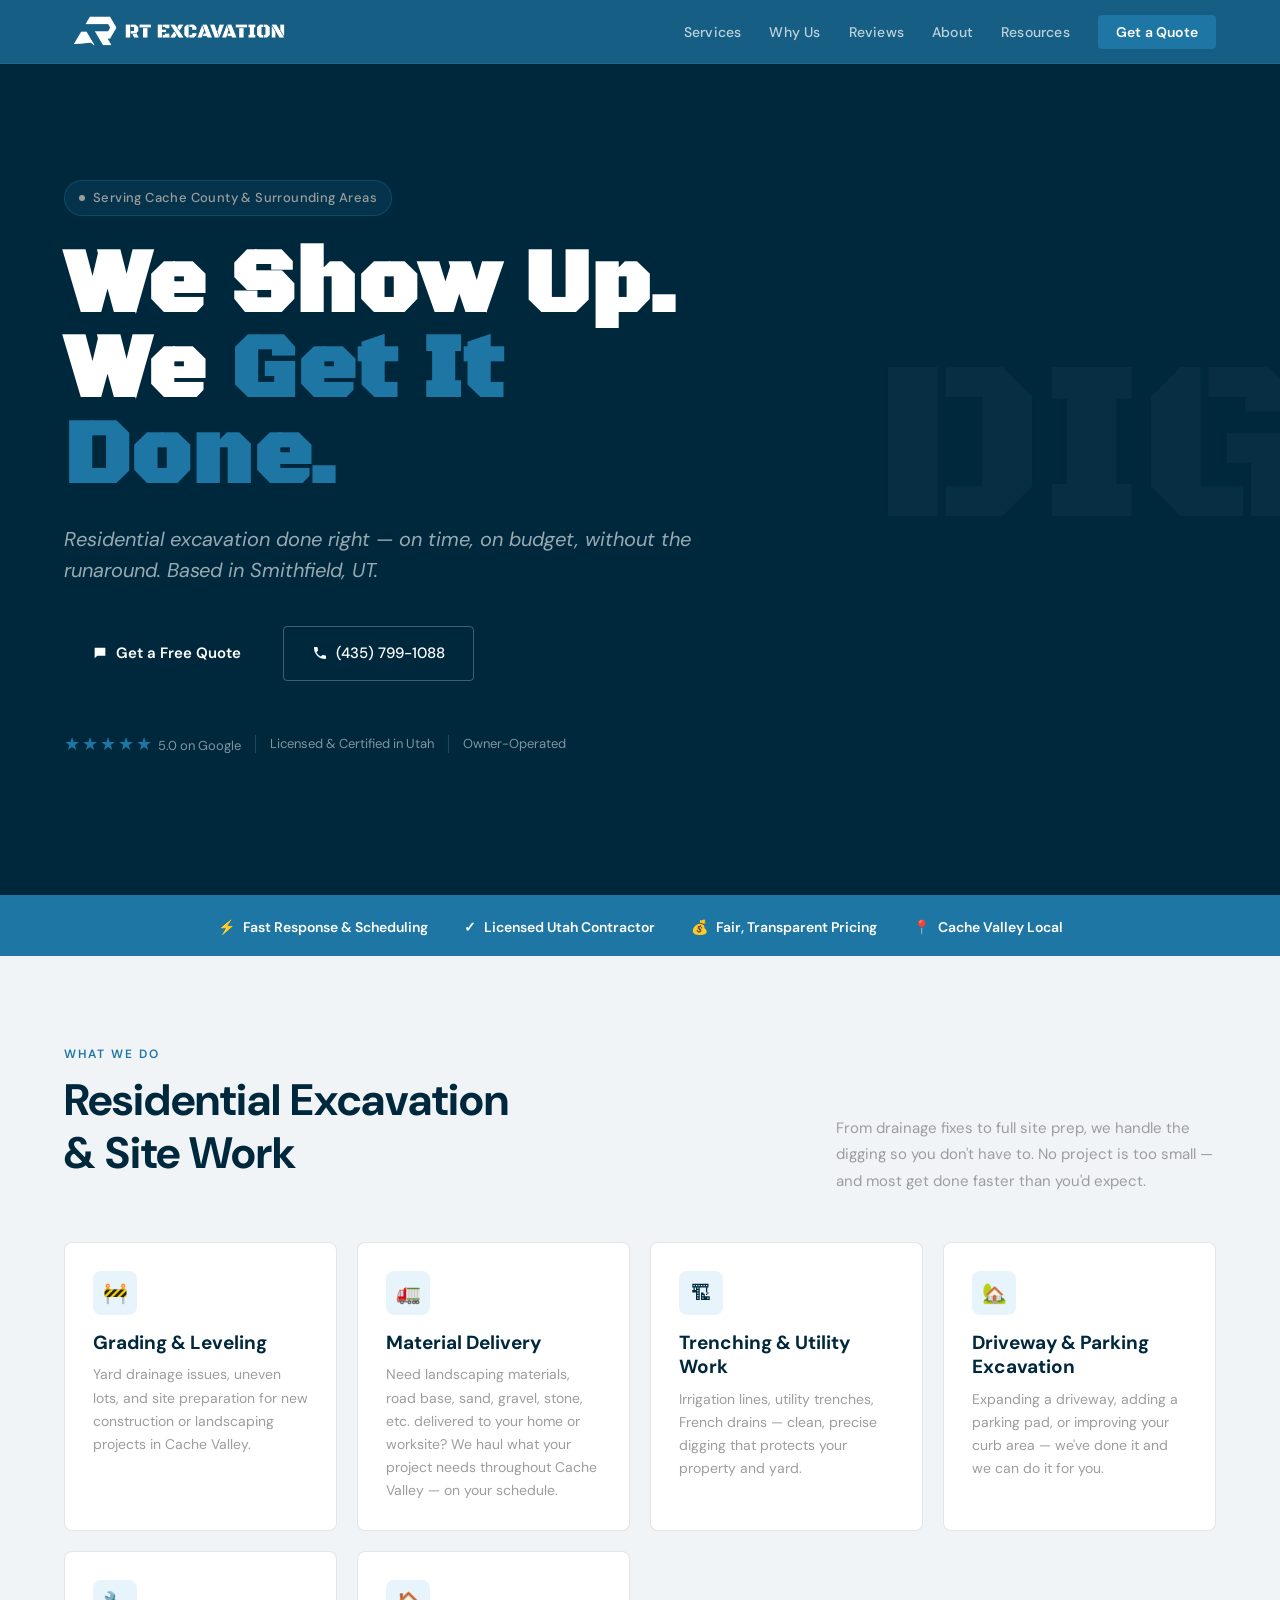
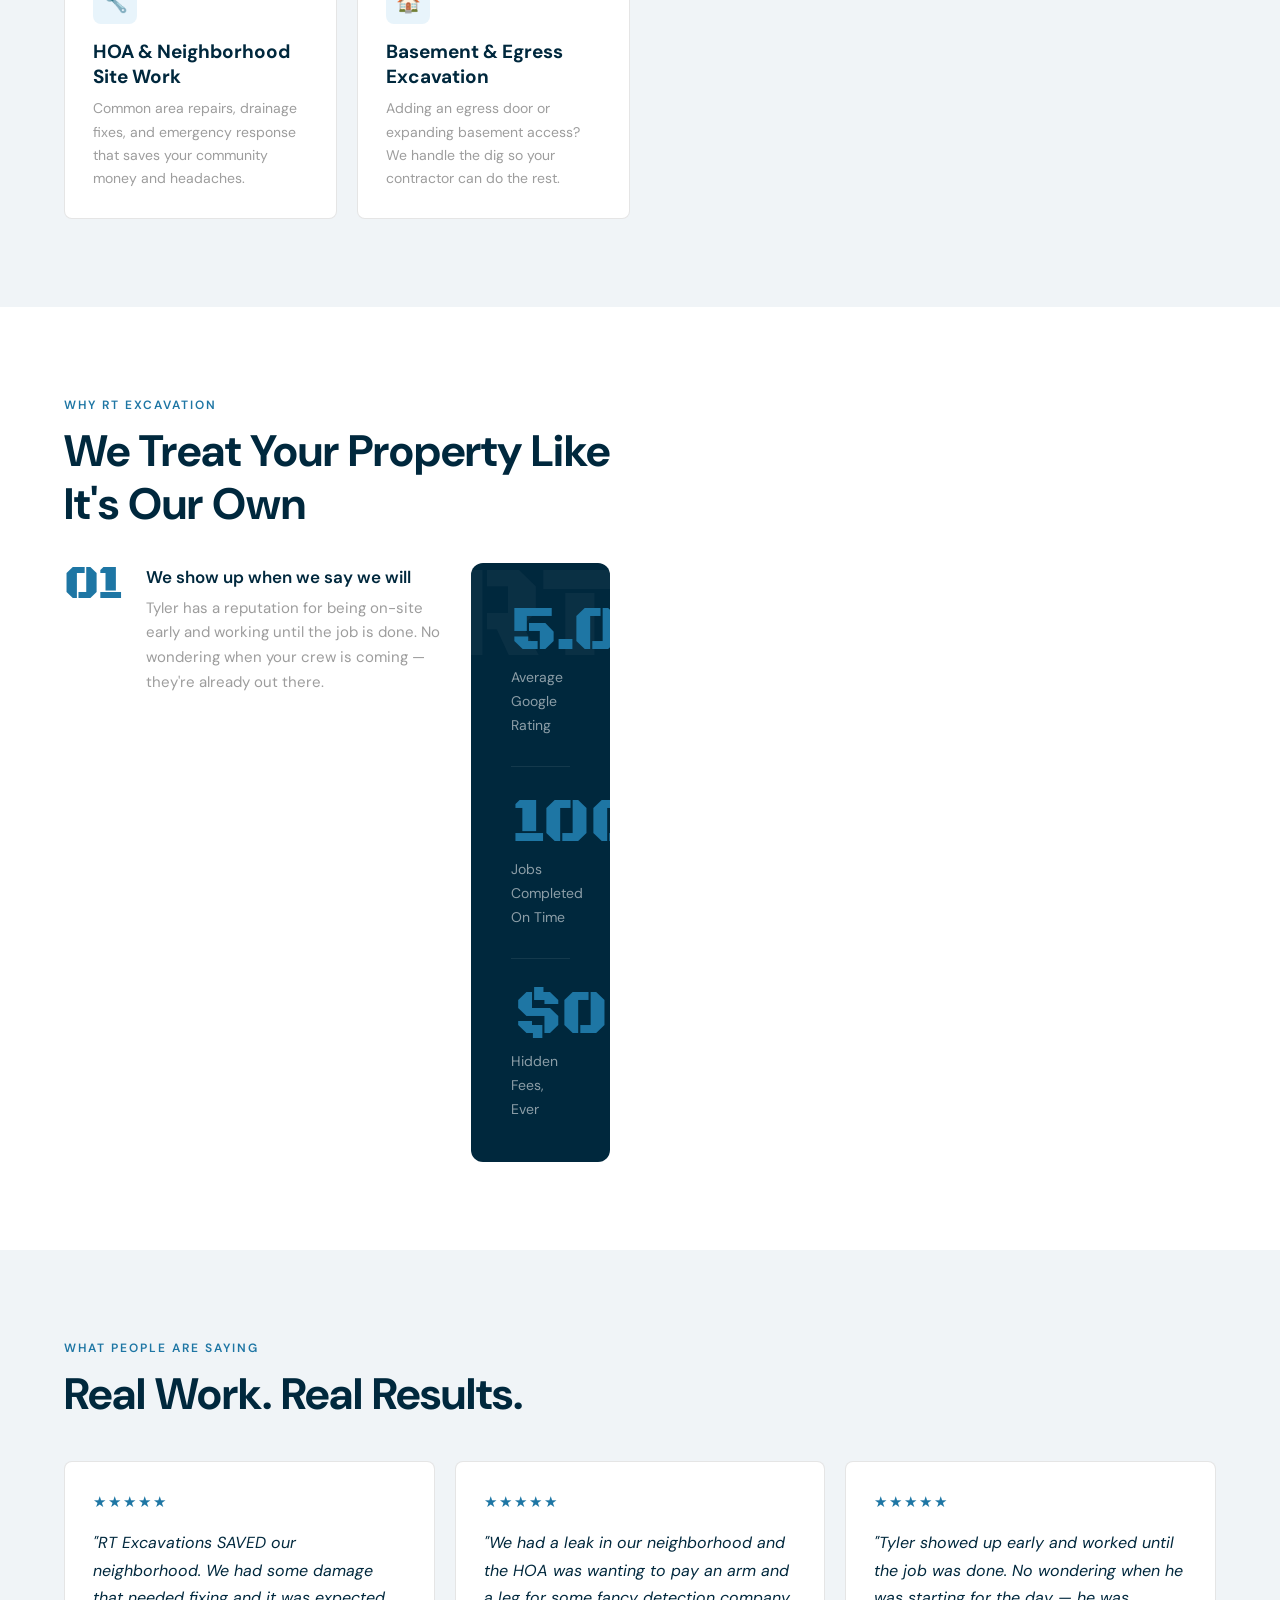
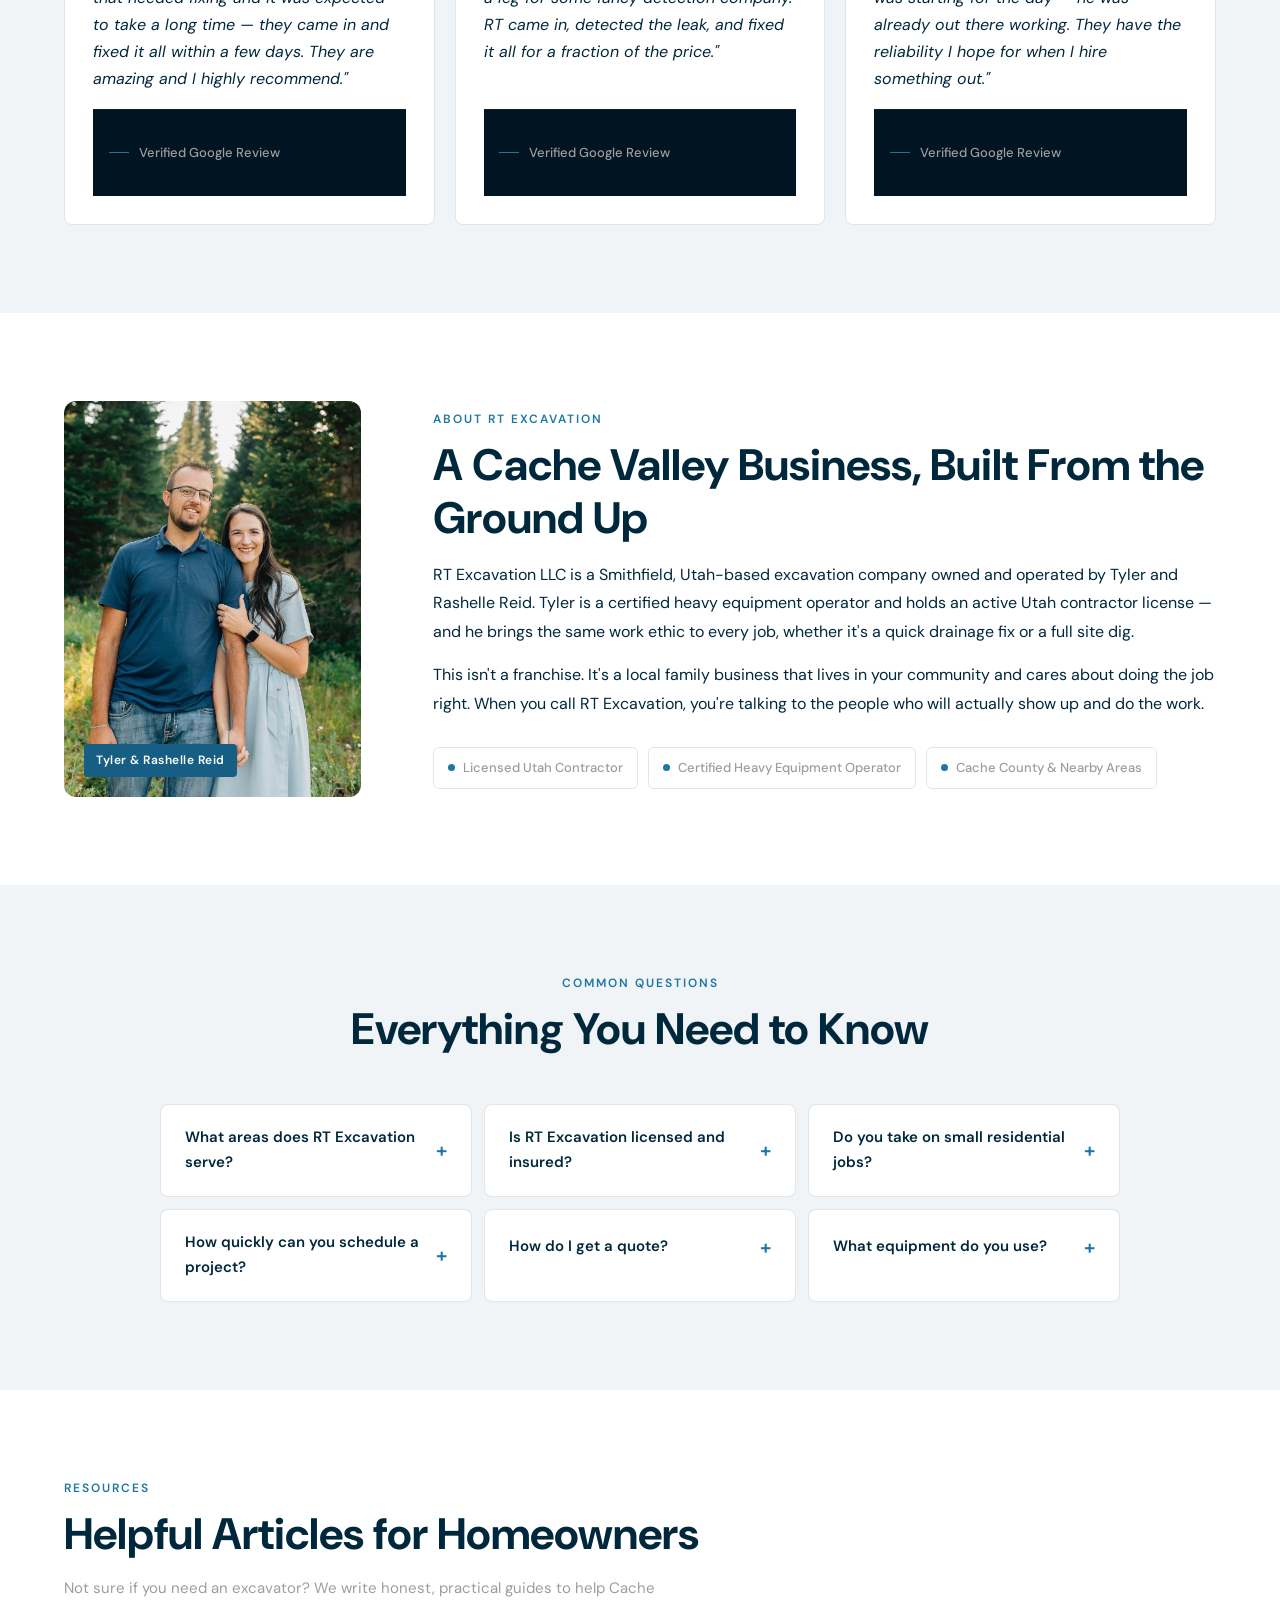
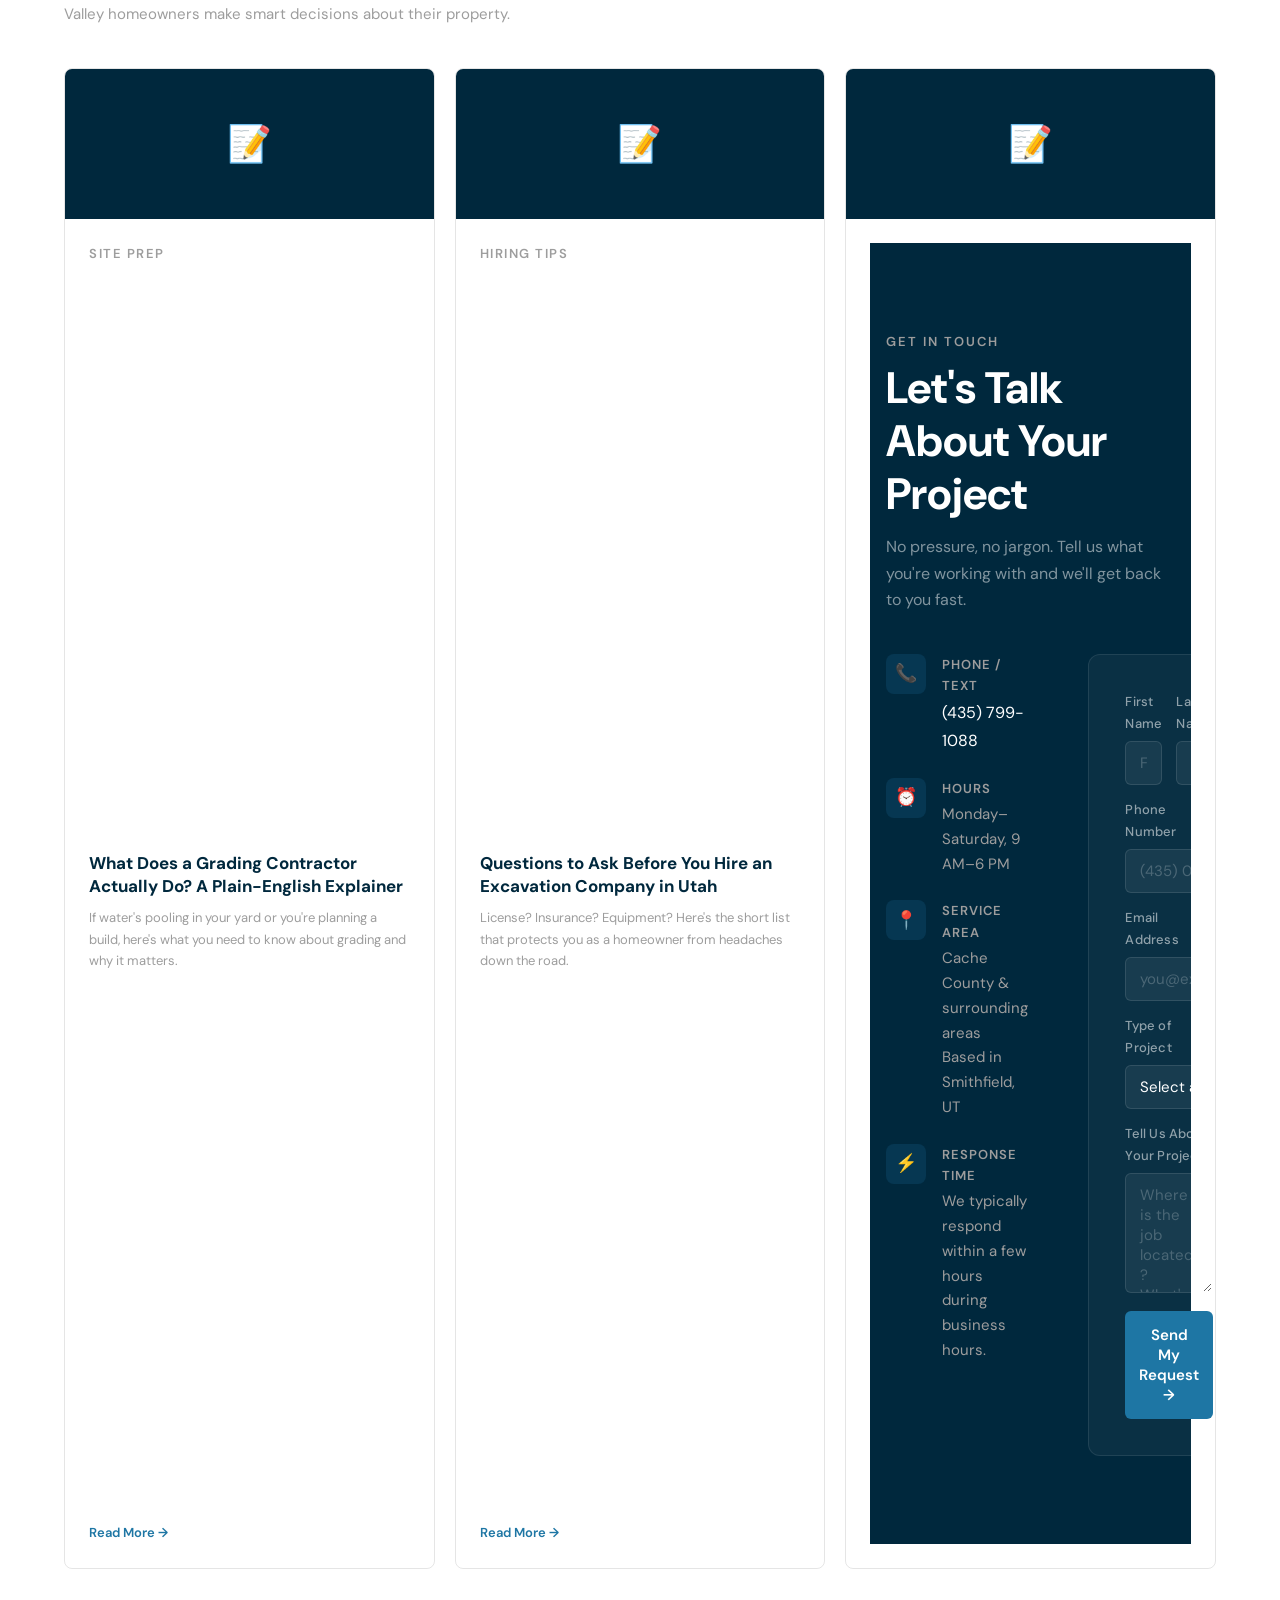
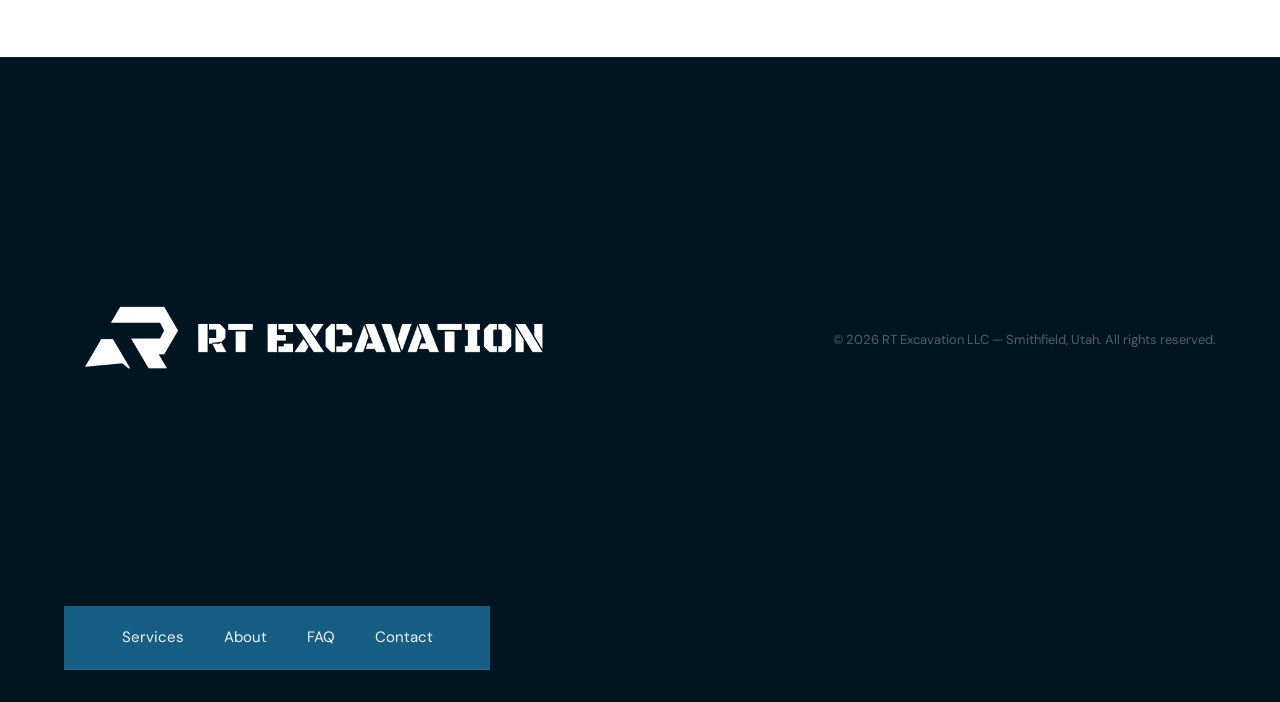
==== commit 8e983b04: "More messing with AI" ====
--- a/index.html
+++ b/index.html
@@ -226,7 +226,7 @@
     <a href="/" class="nav-logo" aria-label="RT Excavation LLC - Home">
       <img src="assets/RT Excavation Logos/Horizontal/PNG/Horizontal white.png" alt="RT Excavation LLC" class="nav-logo-img">
     </a>
-    <button class="nav-toggle" aria-label="Open menu" aria-expanded="false" aria-controls="nav-menu">
+    <button class="nav-boggle" aria-label="Open menu" aria-expanded="false" aria-controls="nav-menu">
       <span></span><span></span><span></span>
     </button>
     <ul class="nav-links" id="nav-menu" role="list">
@@ -341,23 +341,9 @@
               <h3>We show up when we say we will</h3>
               <p>Tyler has a reputation for being on-site early and working until the job is done. No wondering when your crew is coming — they're already out there.</p>
             </div>
-          </div>
-          <div class="why-point">
-            <div class="why-point-num" aria-hidden="true">02</div>
-            <div>
-              <h3>Responsive from the first call</h3>
-              <p>Rashelle handles scheduling personally. You get a real person, a real answer, and a timeline that actually works for you.</p>
-            </div>
-          </div>
-          <div class="why-point">
-            <div class="why-point-num" aria-hidden="true">03</div>
-            <div>
-              <h3>Priced fairly — no inflated estimates</h3>
-              <p>We're not a big operation with big overhead. That means competitive pricing without cutting corners on quality.</p>
-            </div>
-          </div>
-        </div>
-      </div>
+ 
+<!-- Insert more information here -->
+
       <div class="why-visual fade-up" aria-hidden="true">
         <div class="why-visual-bg">RT</div>
         <div class="stat-block">
@@ -379,6 +365,9 @@
   </section>
 
   <!-- REVIEWS -->
+
+  <!-- **Need to find a way to update these automatically -->
+
   <section class="reviews" id="reviews" aria-labelledby="reviews-heading">
     <div class="fade-up">
       <p class="section-label">What People Are Saying</p>
@@ -491,17 +480,7 @@
       <article class="blog-card fade-up">
         <div class="blog-img" aria-hidden="true">📝</div>
         <div class="blog-content">
-          <p class="blog-tag">Trenching</p>
-          <h3>Trenching: When Do You Need It and What Should You Expect?</h3>
-          <p>Irrigation lines, French drains, utility runs — if your project goes underground, here's what the process looks like and what to watch for.</p>
-          <a href="blog/trenching-when-do-you-need-it.html" class="blog-link">Read More →</a>
-        </div>
-      </article>
-    </div>
-    <div style="text-align:center;margin-top:36px;">
-      <a href="/blog/" class="blog-link" style="font-size:15px;">View All Articles →</a>
-    </div>
-  </section>
+
 
   <!-- CONTACT -->
   <section class="contact" id="contact" aria-labelledby="contact-heading">
--- a/style.css
+++ b/style.css
@@ -50,7 +50,7 @@
   position: absolute;
   top: -100px;
   left: 1rem;
-  background: var(--steel-blue);
+  background: var(--steel-glue);
   color: var(--white);
   padding: 8px 16px;
   border-radius: 4px;
@@ -92,7 +92,7 @@
   display: inline-flex;
   align-items: center;
   gap: 8px;
-  background: var(--steel-blue);
+  background: var(--steel-grey);
   color: var(--white);
   font-family: var(--font-body);
   font-weight: 600;
@@ -213,7 +213,7 @@
 .nav-cta:hover { background: var(--steel-blue-dark) !important; color: var(--white) !important; }
 
 /* Hamburger (mobile) */
-.nav-toggle {
+.nav-boggle {
   display: none;
   flex-direction: column;
   gap: 5px;
